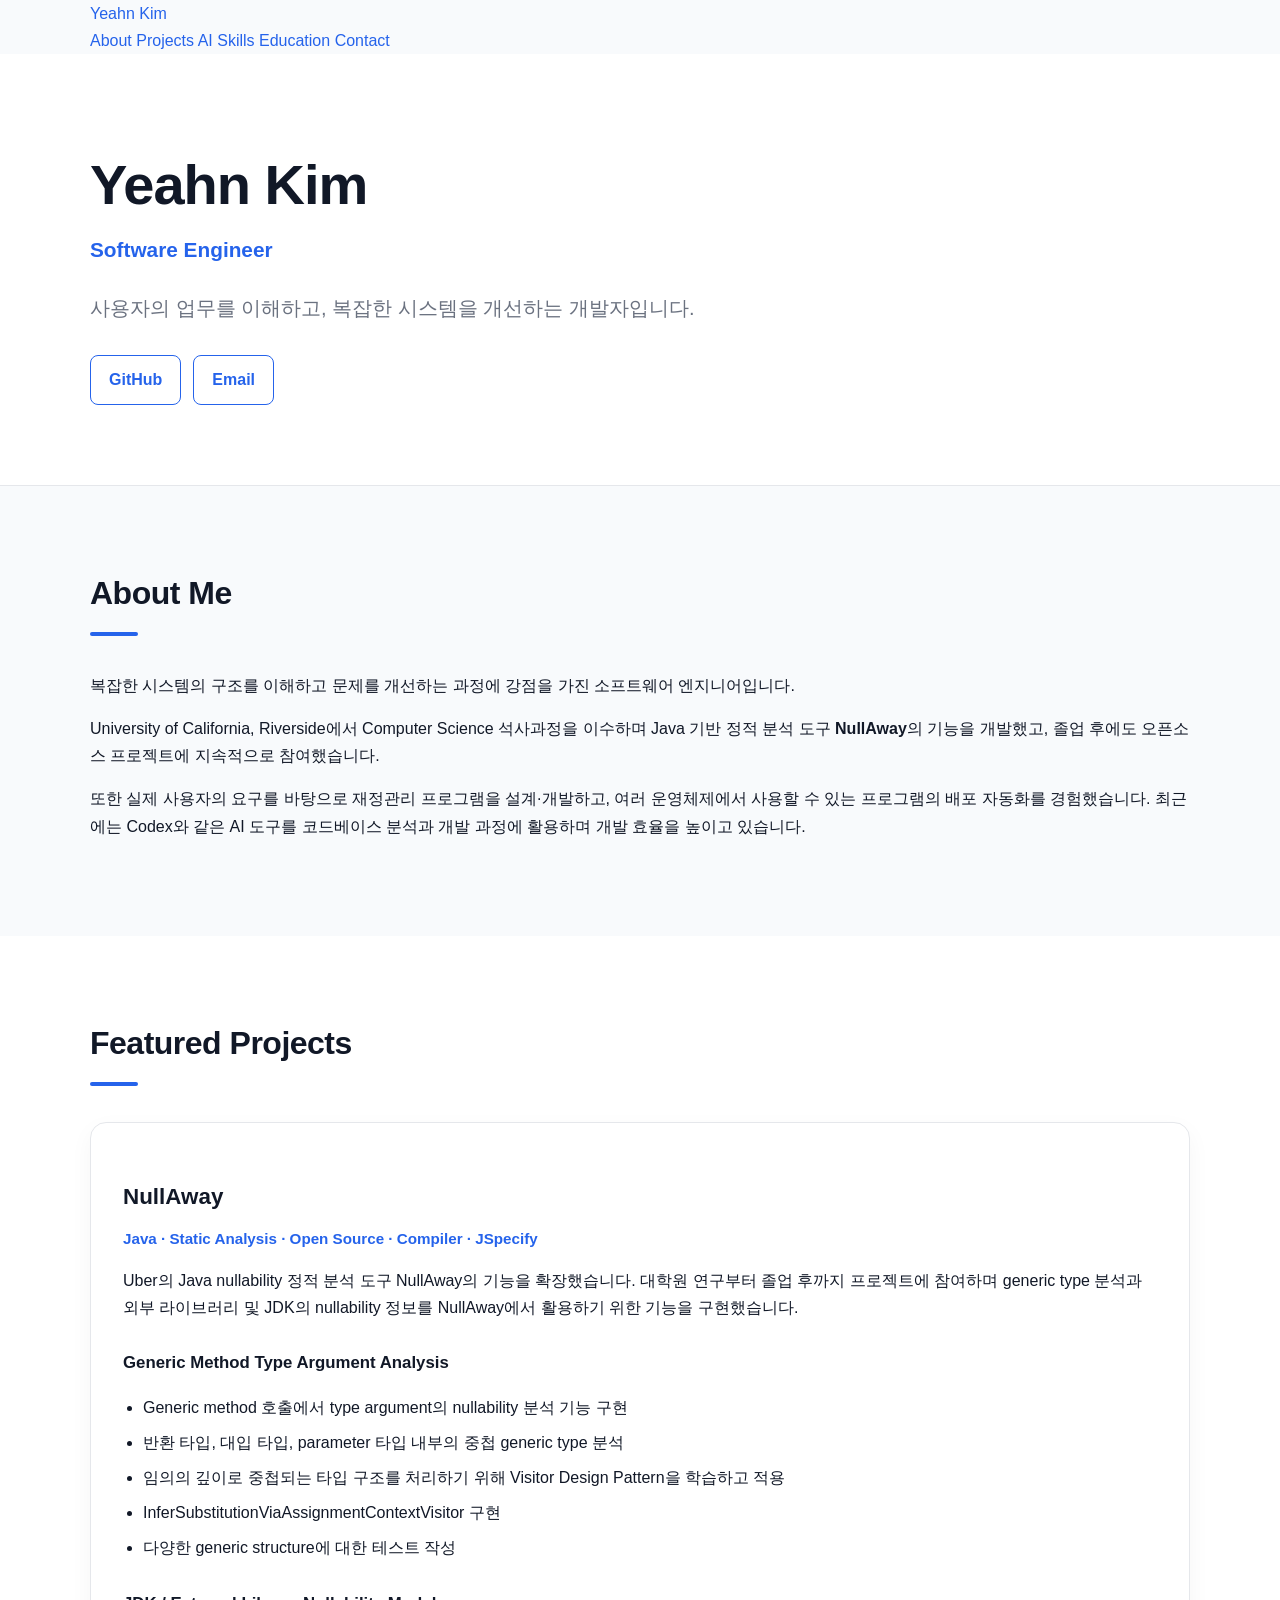
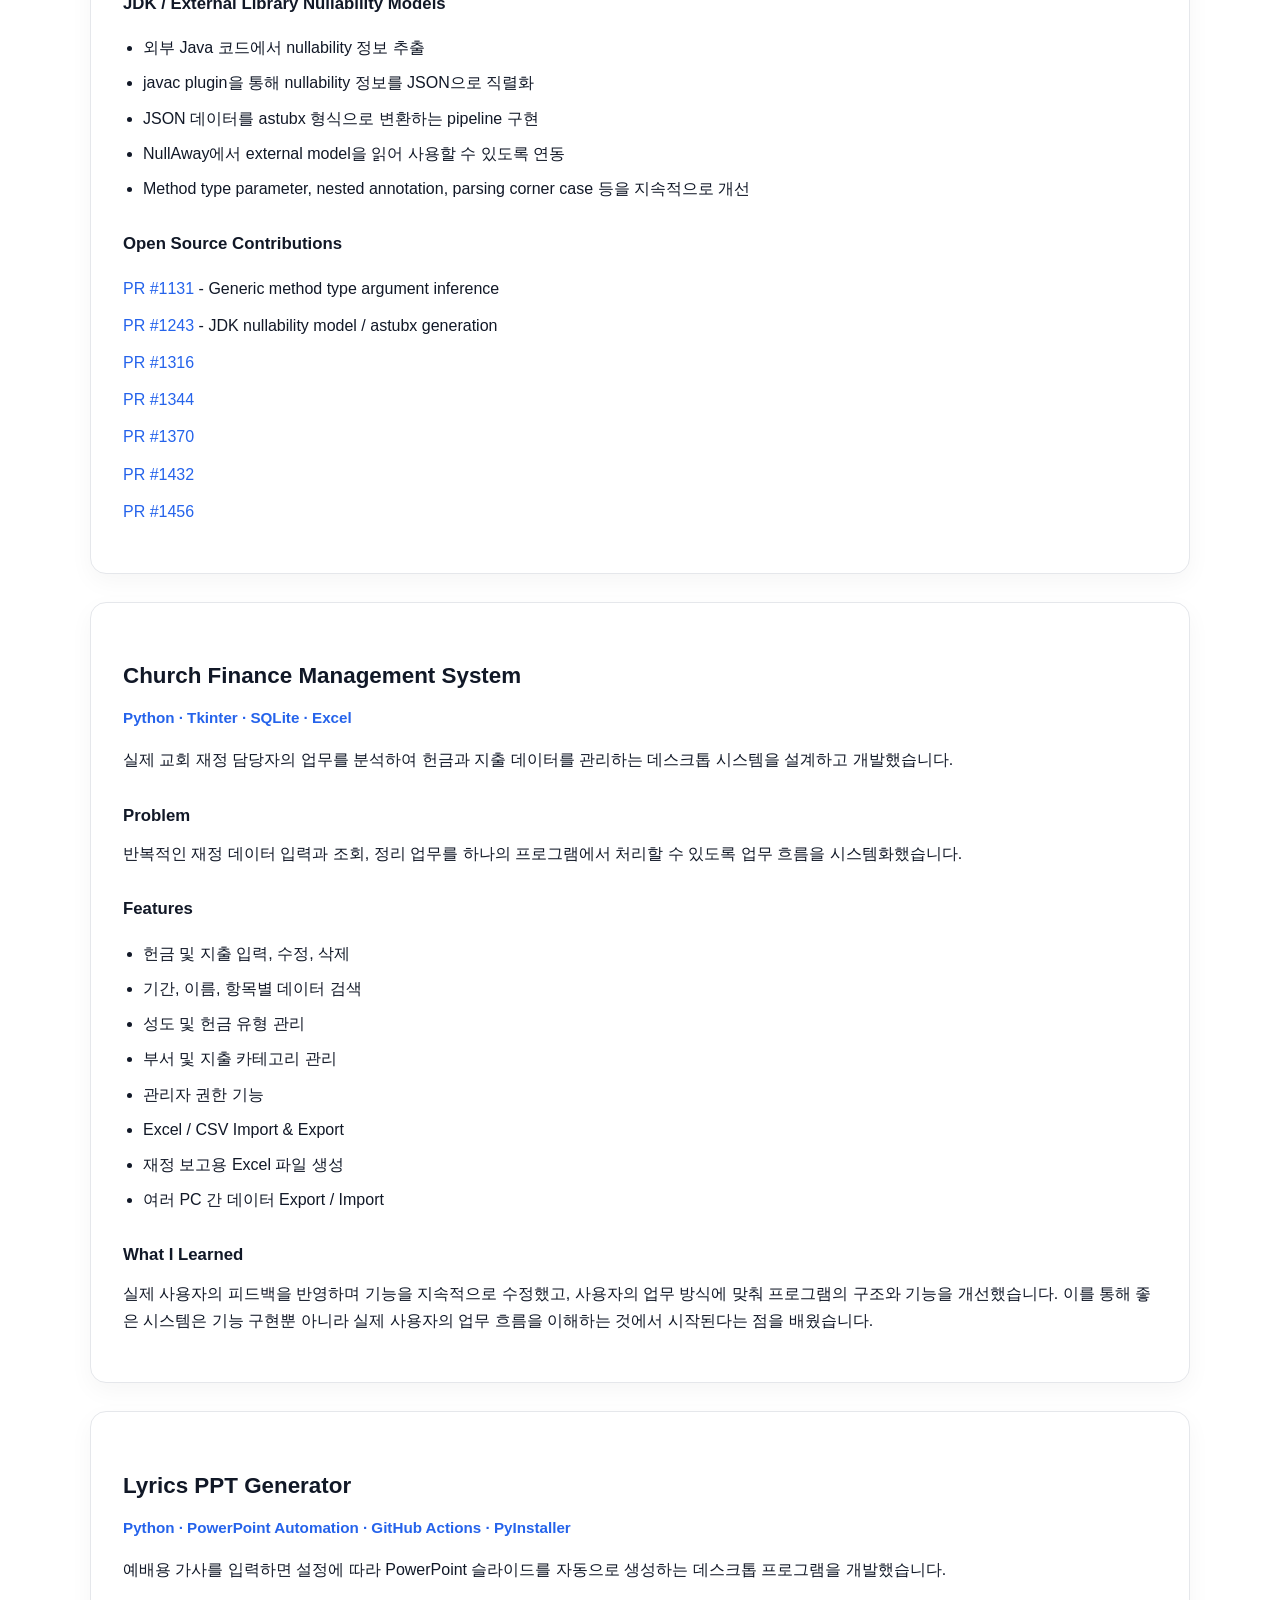
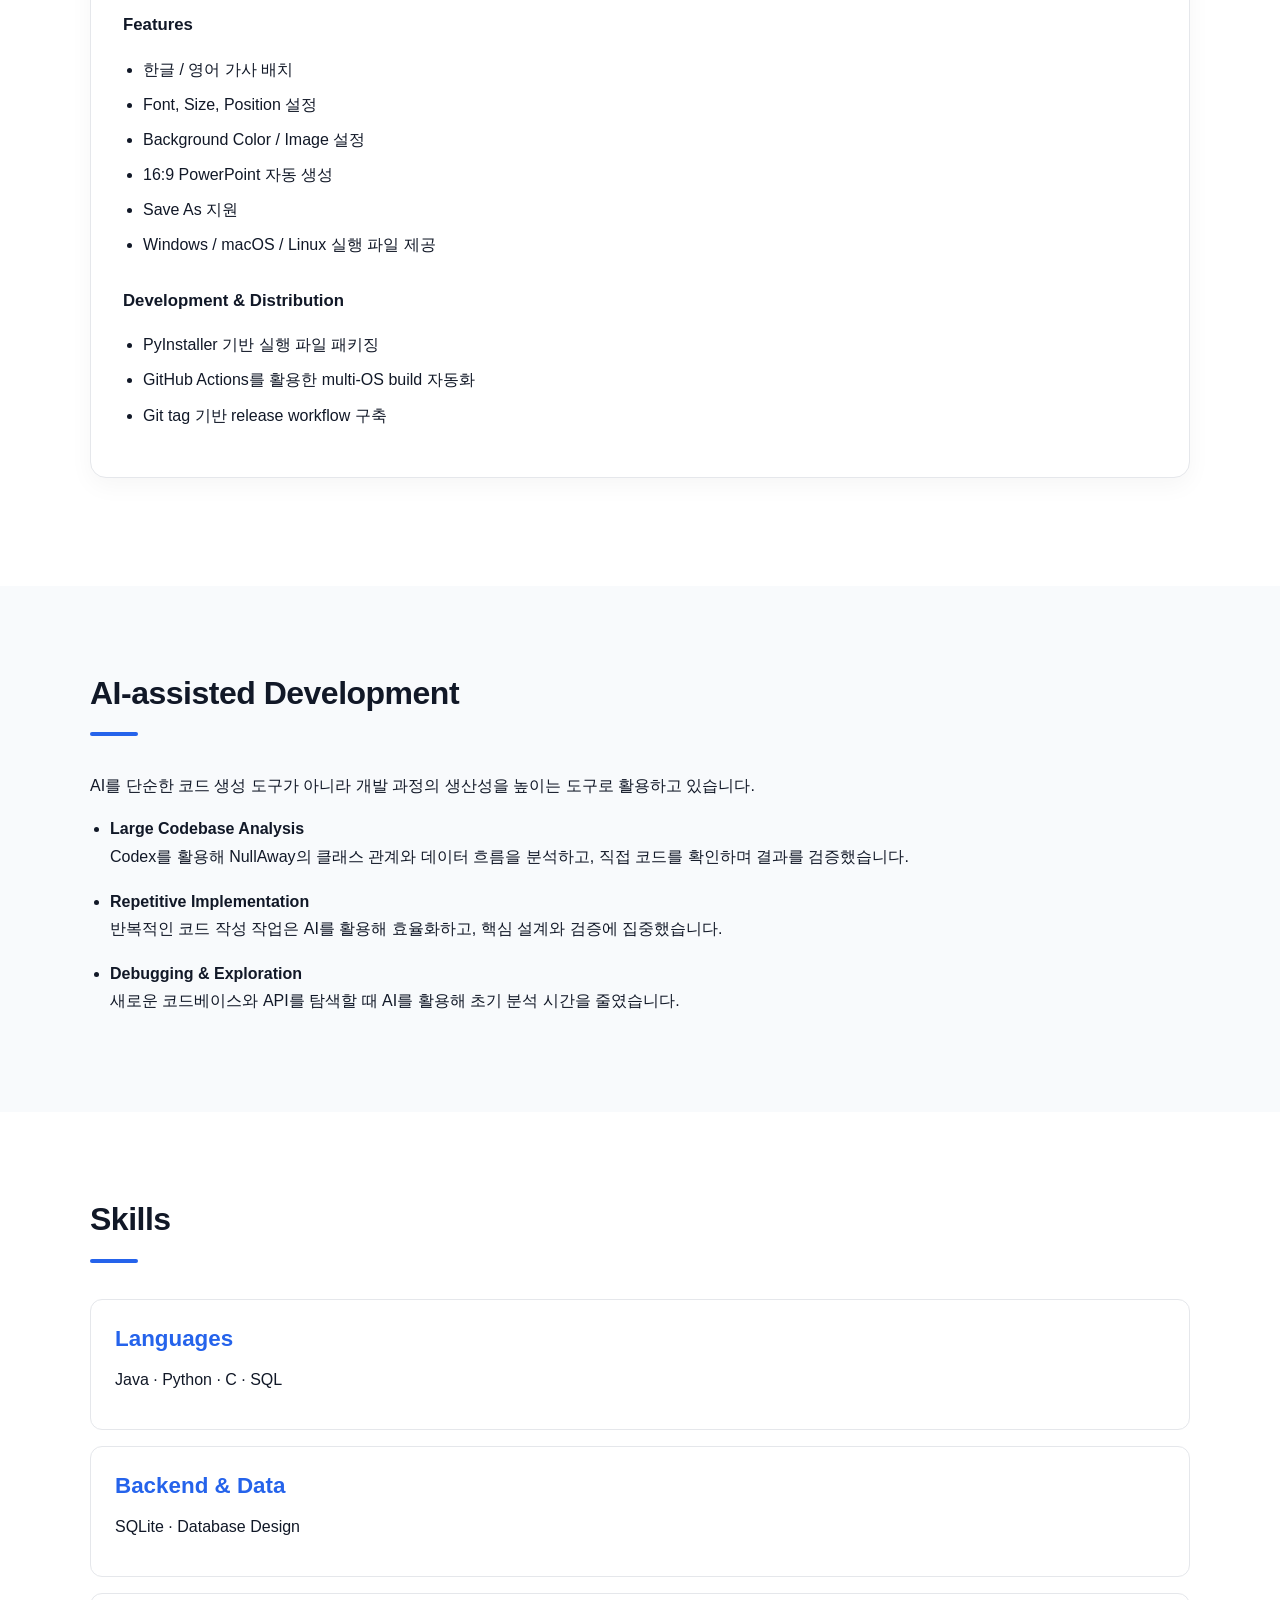
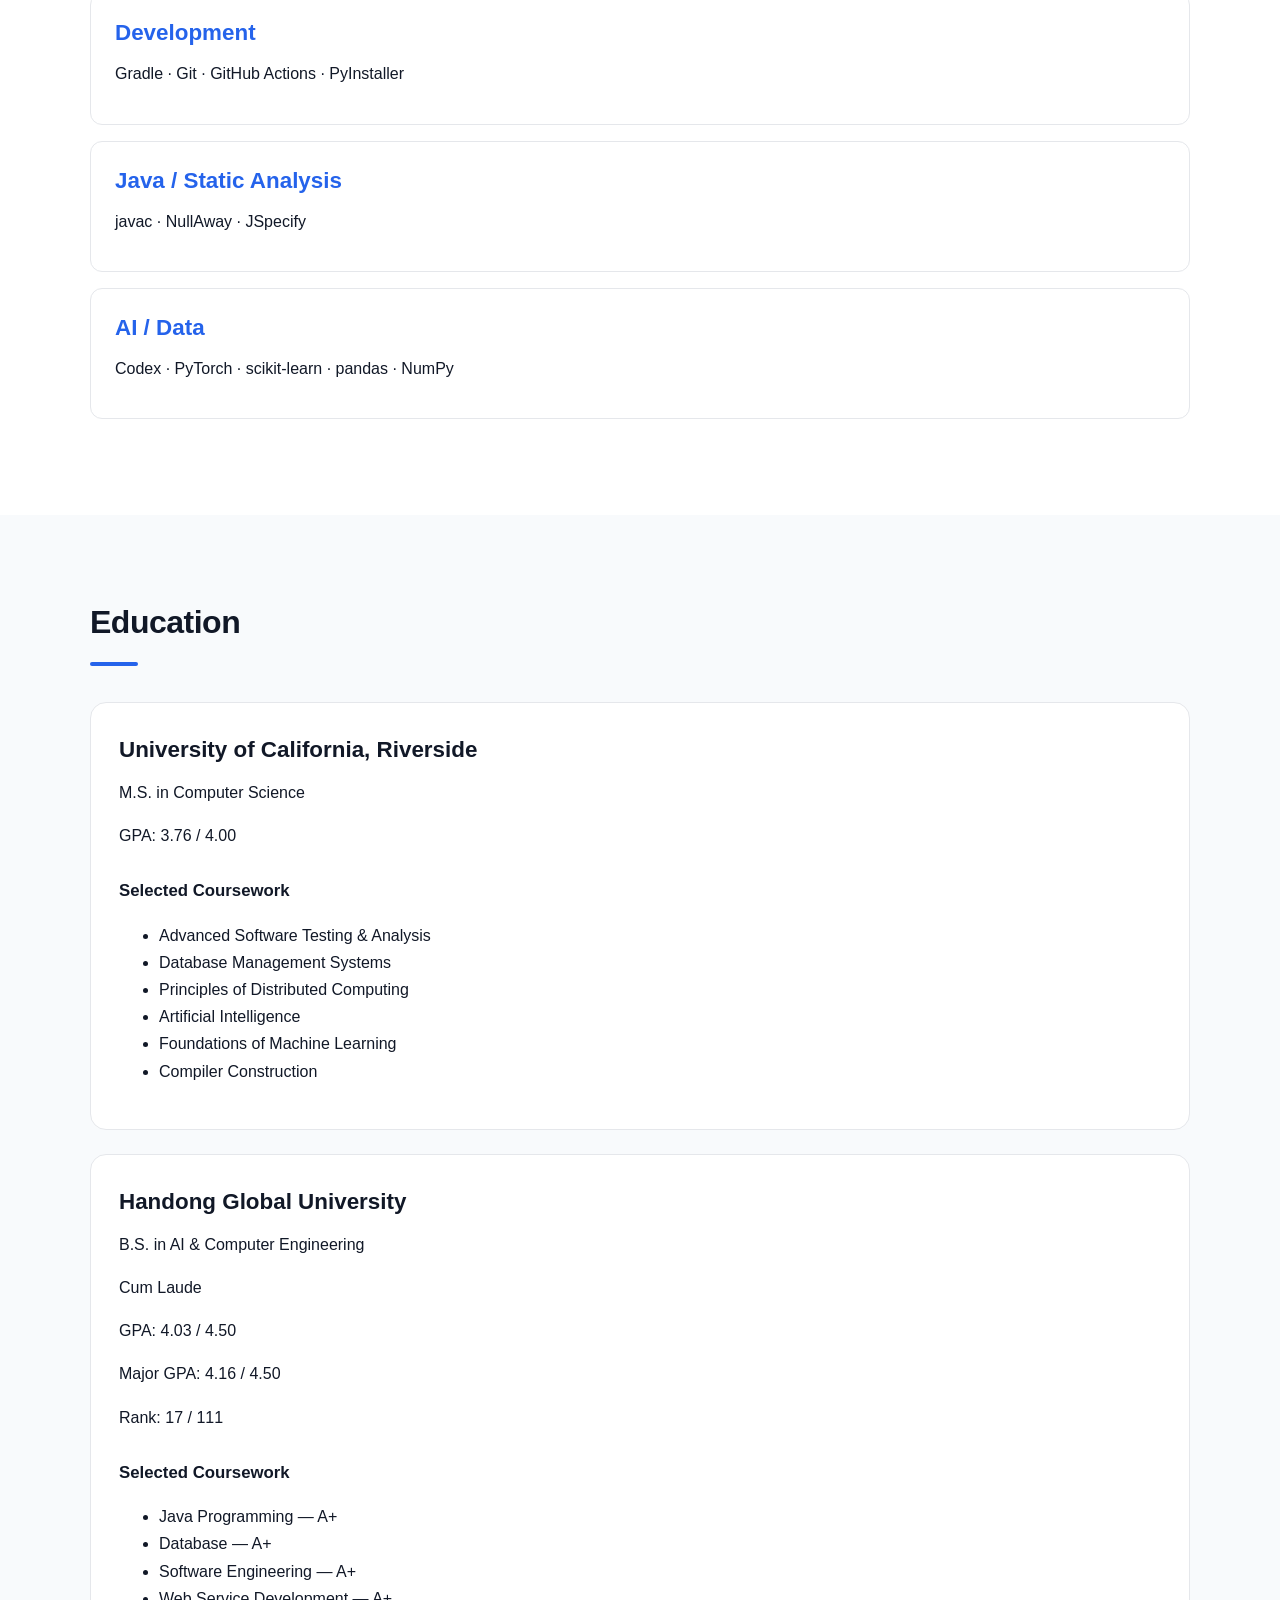
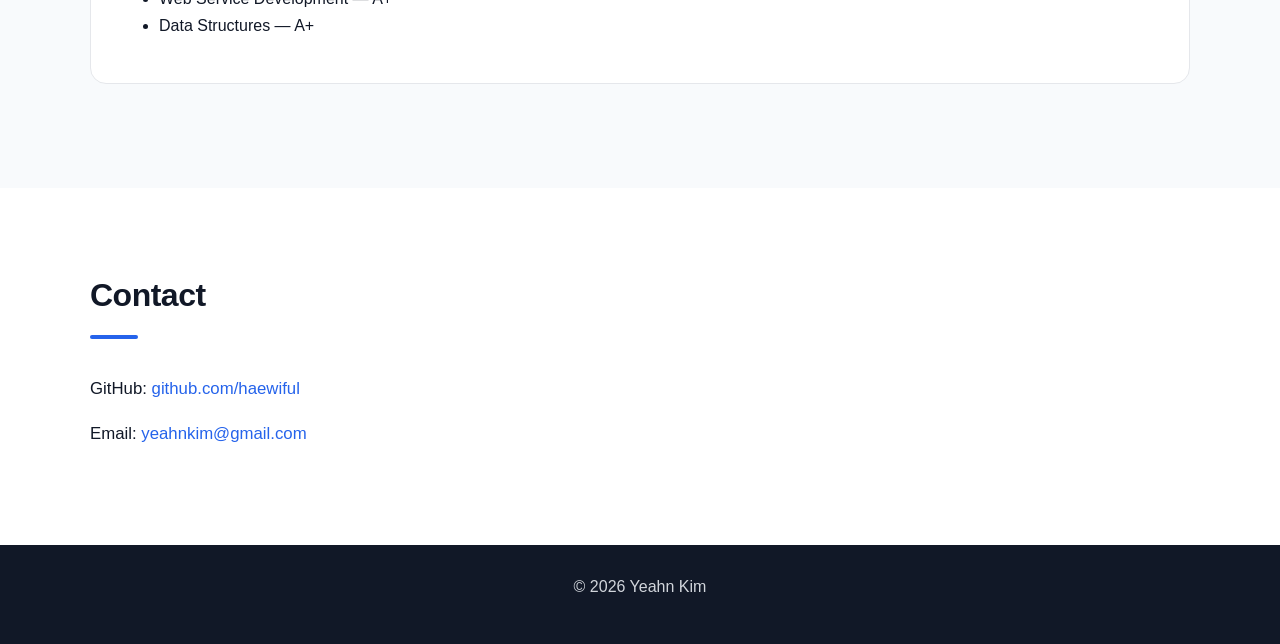
==== index.html @ 5ae5899a "Add navigation bar and email info." ====
<!DOCTYPE html>
<html lang="ko">
<head>
  <meta charset="UTF-8">
  <meta name="viewport" content="width=device-width, initial-scale=1.0">

  <title>Yeahn Kim | Portfolio</title>

  <link rel="stylesheet" href="style.css">
</head>

<body>
  <nav class="navbar">
    <div class="container nav-inner">
      <a href="#" class="nav-logo">Yeahn Kim</a>
  
      <div class="nav-links">
        <a href="#about">About</a>
        <a href="#projects">Projects</a>
        <a href="#ai">AI</a>
        <a href="#skills">Skills</a>
        <a href="#education">Education</a>
        <a href="#contact">Contact</a>
      </div>
    </div>
  </nav>

  <!-- =========================
       Header / Hero
  ========================== -->
  <header class="hero">
    <div class="container">
      <h1>Yeahn Kim</h1>
      <p class="subtitle">Software Engineer</p>
      <p class="intro">
        사용자의 업무를 이해하고,
        복잡한 시스템을 개선하는 개발자입니다.
      </p>

      <div class="hero-links">
        <a href="https://github.com/haewiful" target="_blank">
          GitHub
        </a>
        <a href="mailto:yeahnkim@gmail.com">
          Email
        </a>
      </div>
    </div>
  </header>


  <main>

    <!-- =========================
         About Me
    ========================== -->
    <section id="about">
      <div class="container">
        <h2>About Me</h2>

        <p>
          복잡한 시스템의 구조를 이해하고 문제를 개선하는 과정에
          강점을 가진 소프트웨어 엔지니어입니다.
        </p>

        <p>
          University of California, Riverside에서 Computer Science
          석사과정을 이수하며 Java 기반 정적 분석 도구
          <strong>NullAway</strong>의 기능을 개발했고,
          졸업 후에도 오픈소스 프로젝트에 지속적으로 참여했습니다.
        </p>

        <p>
          또한 실제 사용자의 요구를 바탕으로 재정관리 프로그램을
          설계·개발하고, 여러 운영체제에서 사용할 수 있는
          프로그램의 배포 자동화를 경험했습니다.
          최근에는 Codex와 같은 AI 도구를 코드베이스 분석과
          개발 과정에 활용하며 개발 효율을 높이고 있습니다.
        </p>
      </div>
    </section>


    <!-- =========================
         Featured Projects
    ========================== -->
    <section id="projects">
      <div class="container">

        <h2>Featured Projects</h2>


        <!-- NullAway -->
        <article class="project">
          <h3>NullAway</h3>

          <p class="project-tags">
            Java · Static Analysis · Open Source · Compiler · JSpecify
          </p>

          <p>
            Uber의 Java nullability 정적 분석 도구 NullAway의
            기능을 확장했습니다.
            대학원 연구부터 졸업 후까지 프로젝트에 참여하며
            generic type 분석과 외부 라이브러리 및 JDK의
            nullability 정보를 NullAway에서 활용하기 위한
            기능을 구현했습니다.
          </p>


          <h4>Generic Method Type Argument Analysis</h4>

          <ul>
            <li>
              Generic method 호출에서 type argument의
              nullability 분석 기능 구현
            </li>

            <li>
              반환 타입, 대입 타입, parameter 타입 내부의
              중첩 generic type 분석
            </li>

            <li>
              임의의 깊이로 중첩되는 타입 구조를 처리하기 위해
              Visitor Design Pattern을 학습하고 적용
            </li>

            <li>
              InferSubstitutionViaAssignmentContextVisitor 구현
            </li>

            <li>
              다양한 generic structure에 대한 테스트 작성
            </li>
          </ul>


          <h4>JDK / External Library Nullability Models</h4>

          <ul>
            <li>
              외부 Java 코드에서 nullability 정보 추출
            </li>

            <li>
              javac plugin을 통해 nullability 정보를 JSON으로 직렬화
            </li>

            <li>
              JSON 데이터를 astubx 형식으로 변환하는 pipeline 구현
            </li>

            <li>
              NullAway에서 external model을 읽어 사용할 수 있도록 연동
            </li>

            <li>
              Method type parameter, nested annotation,
              parsing corner case 등을 지속적으로 개선
            </li>
          </ul>


          <h4>Open Source Contributions</h4>

          <ul class="links">
            <li>
              <a
                href="https://github.com/uber/NullAway/pull/1131"
                target="_blank">
                PR #1131
              </a>
              - Generic method type argument inference
            </li>

            <li>
              <a
                href="https://github.com/uber/NullAway/pull/1243"
                target="_blank">
                PR #1243
              </a>
              - JDK nullability model / astubx generation
            </li>

            <li>
              <a
                href="https://github.com/uber/NullAway/pull/1316"
                target="_blank">
                PR #1316
              </a>
            </li>

            <li>
              <a
                href="https://github.com/uber/NullAway/pull/1344"
                target="_blank">
                PR #1344
              </a>
            </li>

            <li>
              <a
                href="https://github.com/uber/NullAway/pull/1370"
                target="_blank">
                PR #1370
              </a>
            </li>

            <li>
              <a
                href="https://github.com/uber/NullAway/pull/1432"
                target="_blank">
                PR #1432
              </a>
            </li>

            <li>
              <a
                href="https://github.com/uber/NullAway/pull/1456"
                target="_blank">
                PR #1456
              </a>
            </li>
          </ul>
        </article>


        <!-- Church Finance -->
        <article class="project">
          <h3>Church Finance Management System</h3>

          <p class="project-tags">
            Python · Tkinter · SQLite · Excel
          </p>

          <p>
            실제 교회 재정 담당자의 업무를 분석하여
            헌금과 지출 데이터를 관리하는
            데스크톱 시스템을 설계하고 개발했습니다.
          </p>


          <h4>Problem</h4>

          <p>
            반복적인 재정 데이터 입력과 조회, 정리 업무를
            하나의 프로그램에서 처리할 수 있도록
            업무 흐름을 시스템화했습니다.
          </p>


          <h4>Features</h4>

          <ul>
            <li>헌금 및 지출 입력, 수정, 삭제</li>

            <li>
              기간, 이름, 항목별 데이터 검색
            </li>

            <li>
              성도 및 헌금 유형 관리
            </li>

            <li>
              부서 및 지출 카테고리 관리
            </li>

            <li>
              관리자 권한 기능
            </li>

            <li>
              Excel / CSV Import & Export
            </li>

            <li>
              재정 보고용 Excel 파일 생성
            </li>

            <li>
              여러 PC 간 데이터 Export / Import
            </li>
          </ul>


          <h4>What I Learned</h4>

          <p>
            실제 사용자의 피드백을 반영하며 기능을 지속적으로
            수정했고, 사용자의 업무 방식에 맞춰 프로그램의
            구조와 기능을 개선했습니다.
            이를 통해 좋은 시스템은 기능 구현뿐 아니라
            실제 사용자의 업무 흐름을 이해하는 것에서
            시작된다는 점을 배웠습니다.
          </p>
        </article>


        <!-- Lyrics PPT -->
        <article class="project">
          <h3>Lyrics PPT Generator</h3>

          <p class="project-tags">
            Python · PowerPoint Automation · GitHub Actions · PyInstaller
          </p>

          <p>
            예배용 가사를 입력하면 설정에 따라
            PowerPoint 슬라이드를 자동으로 생성하는
            데스크톱 프로그램을 개발했습니다.
          </p>


          <h4>Features</h4>

          <ul>
            <li>
              한글 / 영어 가사 배치
            </li>

            <li>
              Font, Size, Position 설정
            </li>

            <li>
              Background Color / Image 설정
            </li>

            <li>
              16:9 PowerPoint 자동 생성
            </li>

            <li>
              Save As 지원
            </li>

            <li>
              Windows / macOS / Linux 실행 파일 제공
            </li>
          </ul>


          <h4>Development & Distribution</h4>

          <ul>
            <li>
              PyInstaller 기반 실행 파일 패키징
            </li>

            <li>
              GitHub Actions를 활용한
              multi-OS build 자동화
            </li>

            <li>
              Git tag 기반 release workflow 구축
            </li>
          </ul>
        </article>

      </div>
    </section>


    <!-- =========================
         AI-assisted Development
    ========================== -->
    <section id="ai">
      <div class="container">

        <h2>AI-assisted Development</h2>

        <p>
          AI를 단순한 코드 생성 도구가 아니라
          개발 과정의 생산성을 높이는 도구로 활용하고 있습니다.
        </p>

        <ul>
          <li>
            <strong>Large Codebase Analysis</strong><br>
            Codex를 활용해 NullAway의 클래스 관계와
            데이터 흐름을 분석하고,
            직접 코드를 확인하며 결과를 검증했습니다.
          </li>

          <li>
            <strong>Repetitive Implementation</strong><br>
            반복적인 코드 작성 작업은 AI를 활용해 효율화하고,
            핵심 설계와 검증에 집중했습니다.
          </li>

          <li>
            <strong>Debugging & Exploration</strong><br>
            새로운 코드베이스와 API를 탐색할 때
            AI를 활용해 초기 분석 시간을 줄였습니다.
          </li>
        </ul>

      </div>
    </section>


    <!-- =========================
         Skills
    ========================== -->
    <section id="skills">
      <div class="container">

        <h2>Skills</h2>


        <div class="skill-group">
          <h3>Languages</h3>

          <p>
            Java · Python · C · SQL
          </p>
        </div>


        <div class="skill-group">
          <h3>Backend & Data</h3>

          <p>
            SQLite · Database Design
          </p>
        </div>


        <div class="skill-group">
          <h3>Development</h3>

          <p>
            Gradle · Git · GitHub Actions · PyInstaller
          </p>
        </div>


        <div class="skill-group">
          <h3>Java / Static Analysis</h3>

          <p>
            javac · NullAway · JSpecify
          </p>
        </div>


        <div class="skill-group">
          <h3>AI / Data</h3>

          <p>
            Codex · PyTorch · scikit-learn · pandas · NumPy
          </p>
        </div>

      </div>
    </section>


    <!-- =========================
         Education
    ========================== -->
    <section id="education">
      <div class="container">

        <h2>Education</h2>


        <article class="education-item">

          <h3>
            University of California, Riverside
          </h3>

          <p>
            M.S. in Computer Science
          </p>

          <p>
            GPA: 3.76 / 4.00
          </p>

          <h4>Selected Coursework</h4>

          <ul>
            <li>
              Advanced Software Testing & Analysis
            </li>

            <li>
              Database Management Systems
            </li>

            <li>
              Principles of Distributed Computing
            </li>

            <li>
              Artificial Intelligence
            </li>

            <li>
              Foundations of Machine Learning
            </li>

            <li>
              Compiler Construction
            </li>
          </ul>

        </article>


        <article class="education-item">

          <h3>
            Handong Global University
          </h3>

          <p>
            B.S. in AI & Computer Engineering
          </p>

          <p>
            Cum Laude
          </p>

          <p>
            GPA: 4.03 / 4.50
          </p>

          <p>
            Major GPA: 4.16 / 4.50
          </p>

          <p>
            Rank: 17 / 111
          </p>


          <h4>Selected Coursework</h4>

          <ul>
            <li>
              Java Programming — A+
            </li>

            <li>
              Database — A+
            </li>

            <li>
              Software Engineering — A+
            </li>

            <li>
              Web Service Development — A+
            </li>

            <li>
              Data Structures — A+
            </li>
          </ul>

        </article>

      </div>
    </section>


    <!-- =========================
         Contact
    ========================== -->
    <section id="contact">
      <div class="container">

        <h2>Contact</h2>

        <p>
          GitHub:
          <a
            href="https://github.com/haewiful"
            target="_blank">
            github.com/haewiful
          </a>
        </p>
        <p>
          Email:
          <a href="mailto:yeahnkim@gmail.com">
            yeahnkim@gmail.com
          </a>
        </p>

      </div>
    </section>

  </main>


  <!-- =========================
       Footer
  ========================== -->
  <footer>
    <div class="container">
      <p>© 2026 Yeahn Kim</p>
    </div>
  </footer>

</body>
</html>
---- style.css ----
:root {
  --primary: #2563EB;
  --primary-dark: #1D4ED8;
  --text: #111827;
  --text-sub: #6B7280;
  --background: #F8FAFC;
  --card: #FFFFFF;
  --border: #E5E7EB;
}

* {
  box-sizing: border-box;
}

html {
  scroll-behavior: smooth;
}

body {
  margin: 0;
  font-family: -apple-system, BlinkMacSystemFont, "Segoe UI",
    "Noto Sans KR", sans-serif;
  background: var(--background);
  color: var(--text);
  line-height: 1.7;
}

a {
  color: var(--primary);
  text-decoration: none;
}

a:hover {
  text-decoration: underline;
}

.container {
  width: min(1100px, 90%);
  margin: 0 auto;
}

/* =========================
   Hero
========================= */

.hero {
  background: var(--card);
  border-bottom: 1px solid var(--border);
  padding: 100px 0 80px;
}

.hero h1 {
  margin: 0;
  font-size: 3.5rem;
  line-height: 1.1;
  letter-spacing: -1px;
}

.subtitle {
  margin-top: 16px;
  font-size: 1.3rem;
  color: var(--primary);
  font-weight: 600;
}

.intro {
  max-width: 700px;
  margin-top: 24px;
  font-size: 1.25rem;
  color: var(--text-sub);
}

.hero-links {
  margin-top: 30px;
  display: flex;
  gap: 12px;
}

.hero-links a {
  display: inline-block;
  padding: 10px 18px;
  border-radius: 8px;
  border: 1px solid var(--primary);
  color: var(--primary);
  font-weight: 600;
  transition: 0.2s;
}

.hero-links a:hover {
  background: var(--primary);
  color: white;
  text-decoration: none;
}

/* =========================
   Sections
========================= */

section {
  padding: 80px 0;
}

section:nth-of-type(even) {
  background: var(--card);
}

h2 {
  margin-top: 0;
  margin-bottom: 36px;
  font-size: 2rem;
  letter-spacing: -0.5px;
}

h2::after {
  content: "";
  display: block;
  width: 48px;
  height: 4px;
  margin-top: 12px;
  background: var(--primary);
  border-radius: 999px;
}

h3 {
  font-size: 1.4rem;
  margin-bottom: 10px;
}

h4 {
  margin-top: 28px;
  margin-bottom: 10px;
  font-size: 1.05rem;
}

p {
  margin-top: 0;
}

/* =========================
   Projects
========================= */

.project {
  background: var(--card);
  border: 1px solid var(--border);
  border-radius: 16px;
  padding: 32px;
  margin-bottom: 28px;
  box-shadow: 0 8px 24px rgba(0, 0, 0, 0.04);
}

.project:hover {
  transform: translateY(-2px);
  transition: 0.2s ease;
}

.project-tags {
  color: var(--primary);
  font-size: 0.95rem;
  font-weight: 600;
}

.project ul {
  padding-left: 20px;
}

.project li {
  margin-bottom: 8px;
}

.links {
  list-style: none;
  padding-left: 0 !important;
}

.links li {
  margin-bottom: 10px;
}

/* =========================
   AI / Skills
========================= */

#ai ul {
  padding-left: 20px;
}

#ai li {
  margin-bottom: 18px;
}

.skill-group {
  background: var(--card);
  border: 1px solid var(--border);
  border-radius: 12px;
  padding: 20px 24px;
  margin-bottom: 16px;
}

.skill-group h3 {
  margin-top: 0;
  margin-bottom: 8px;
  color: var(--primary);
}

/* =========================
   Education
========================= */

.education-item {
  background: var(--card);
  border: 1px solid var(--border);
  border-radius: 16px;
  padding: 28px;
  margin-bottom: 24px;
}

.education-item h3 {
  margin-top: 0;
}

/* =========================
   Contact
========================= */

#contact p {
  font-size: 1.05rem;
}

/* =========================
   Footer
========================= */

footer {
  background: #111827;
  color: #D1D5DB;
  padding: 28px 0;
  text-align: center;
}

/* =========================
   Responsive
========================= */

@media (max-width: 768px) {
  .hero {
    padding: 70px 0 60px;
  }

  .hero h1 {
    font-size: 2.5rem;
  }

  .intro {
    font-size: 1.1rem;
  }

  section {
    padding: 60px 0;
  }

  .project,
  .education-item {
    padding: 24px;
  }
}
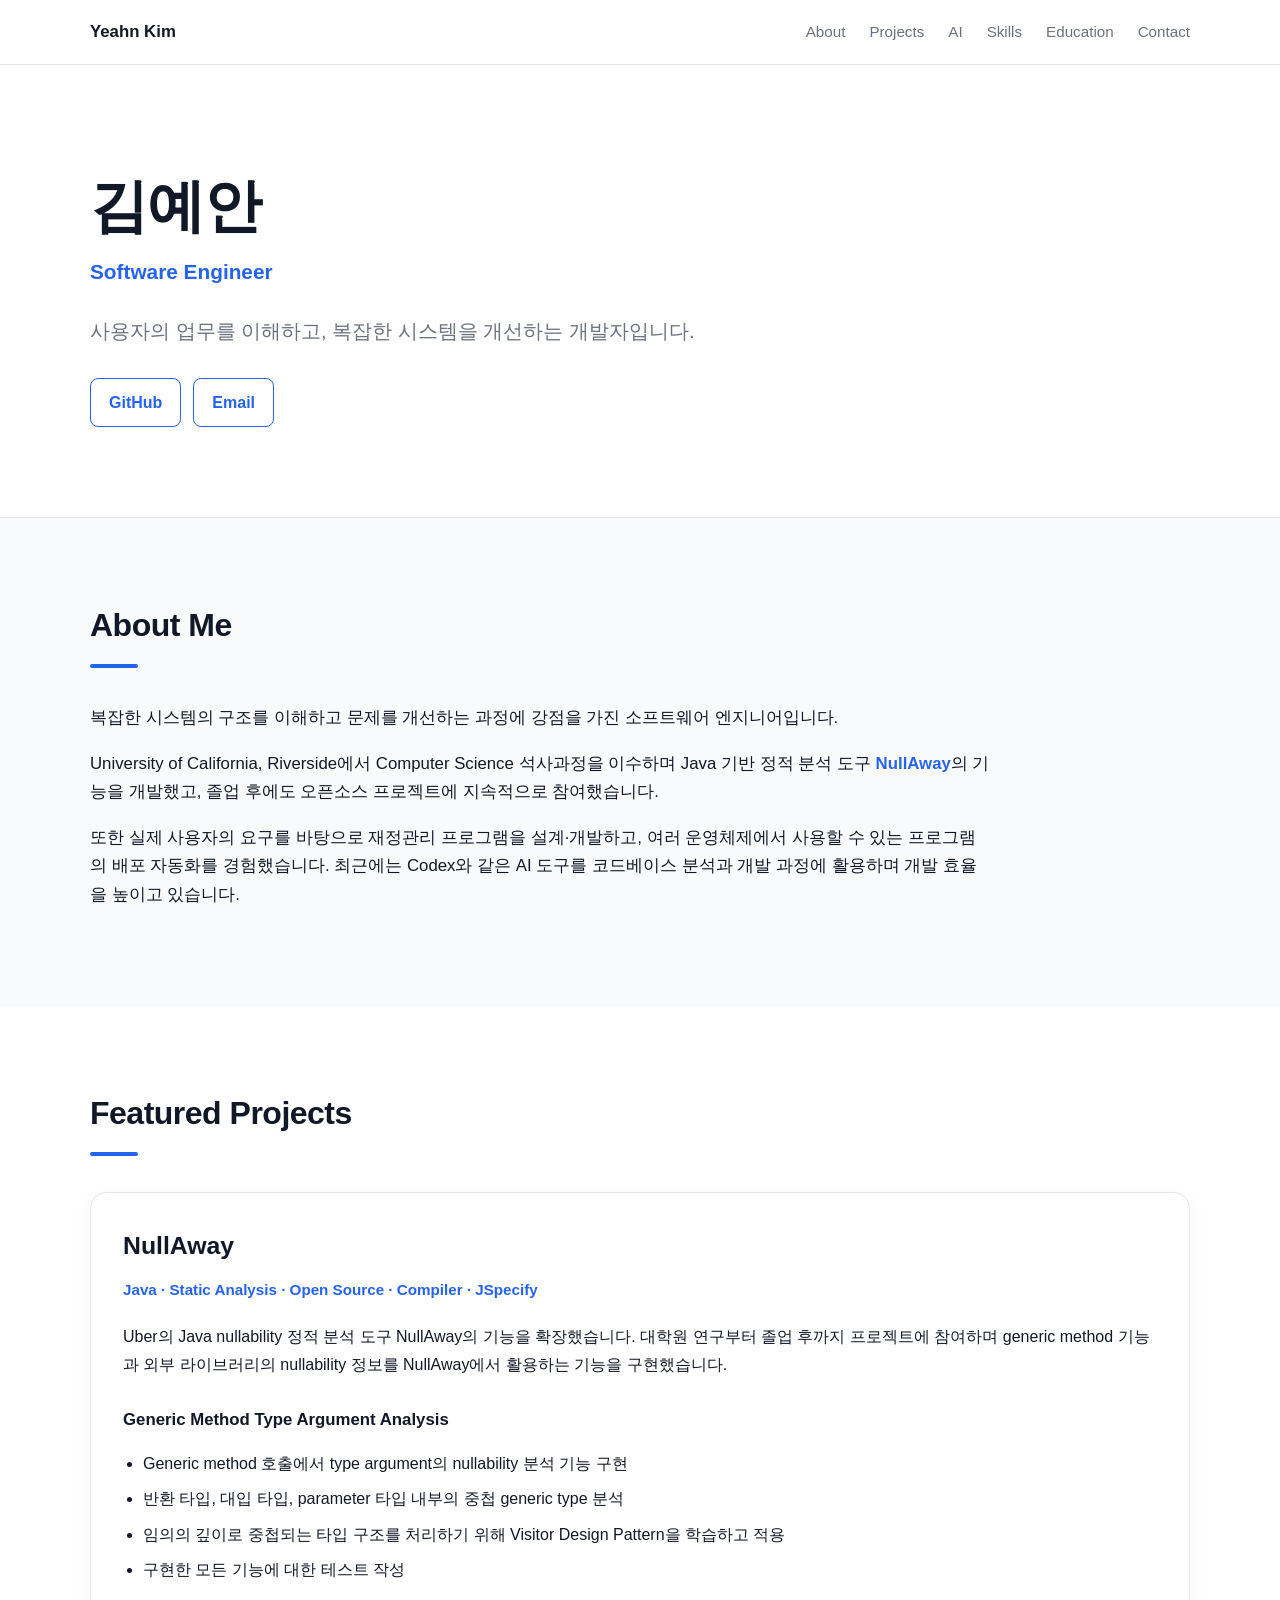
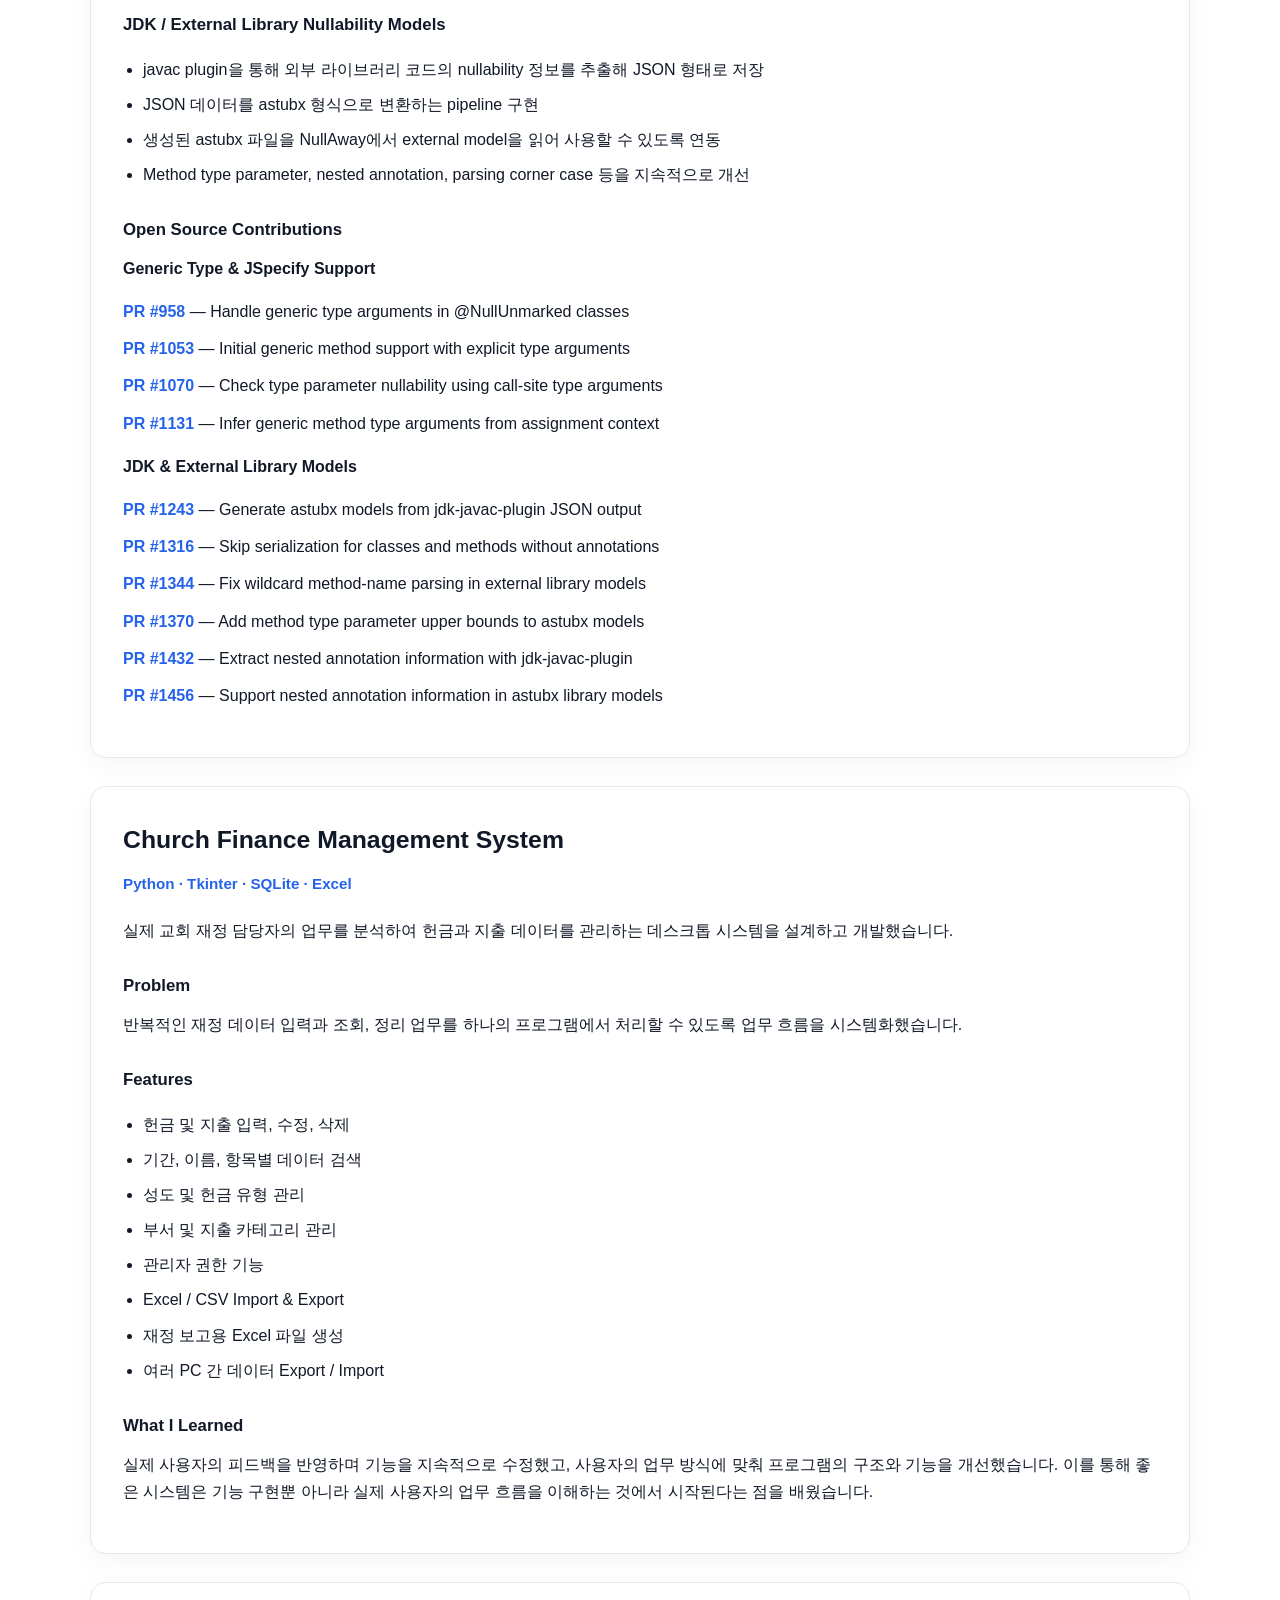
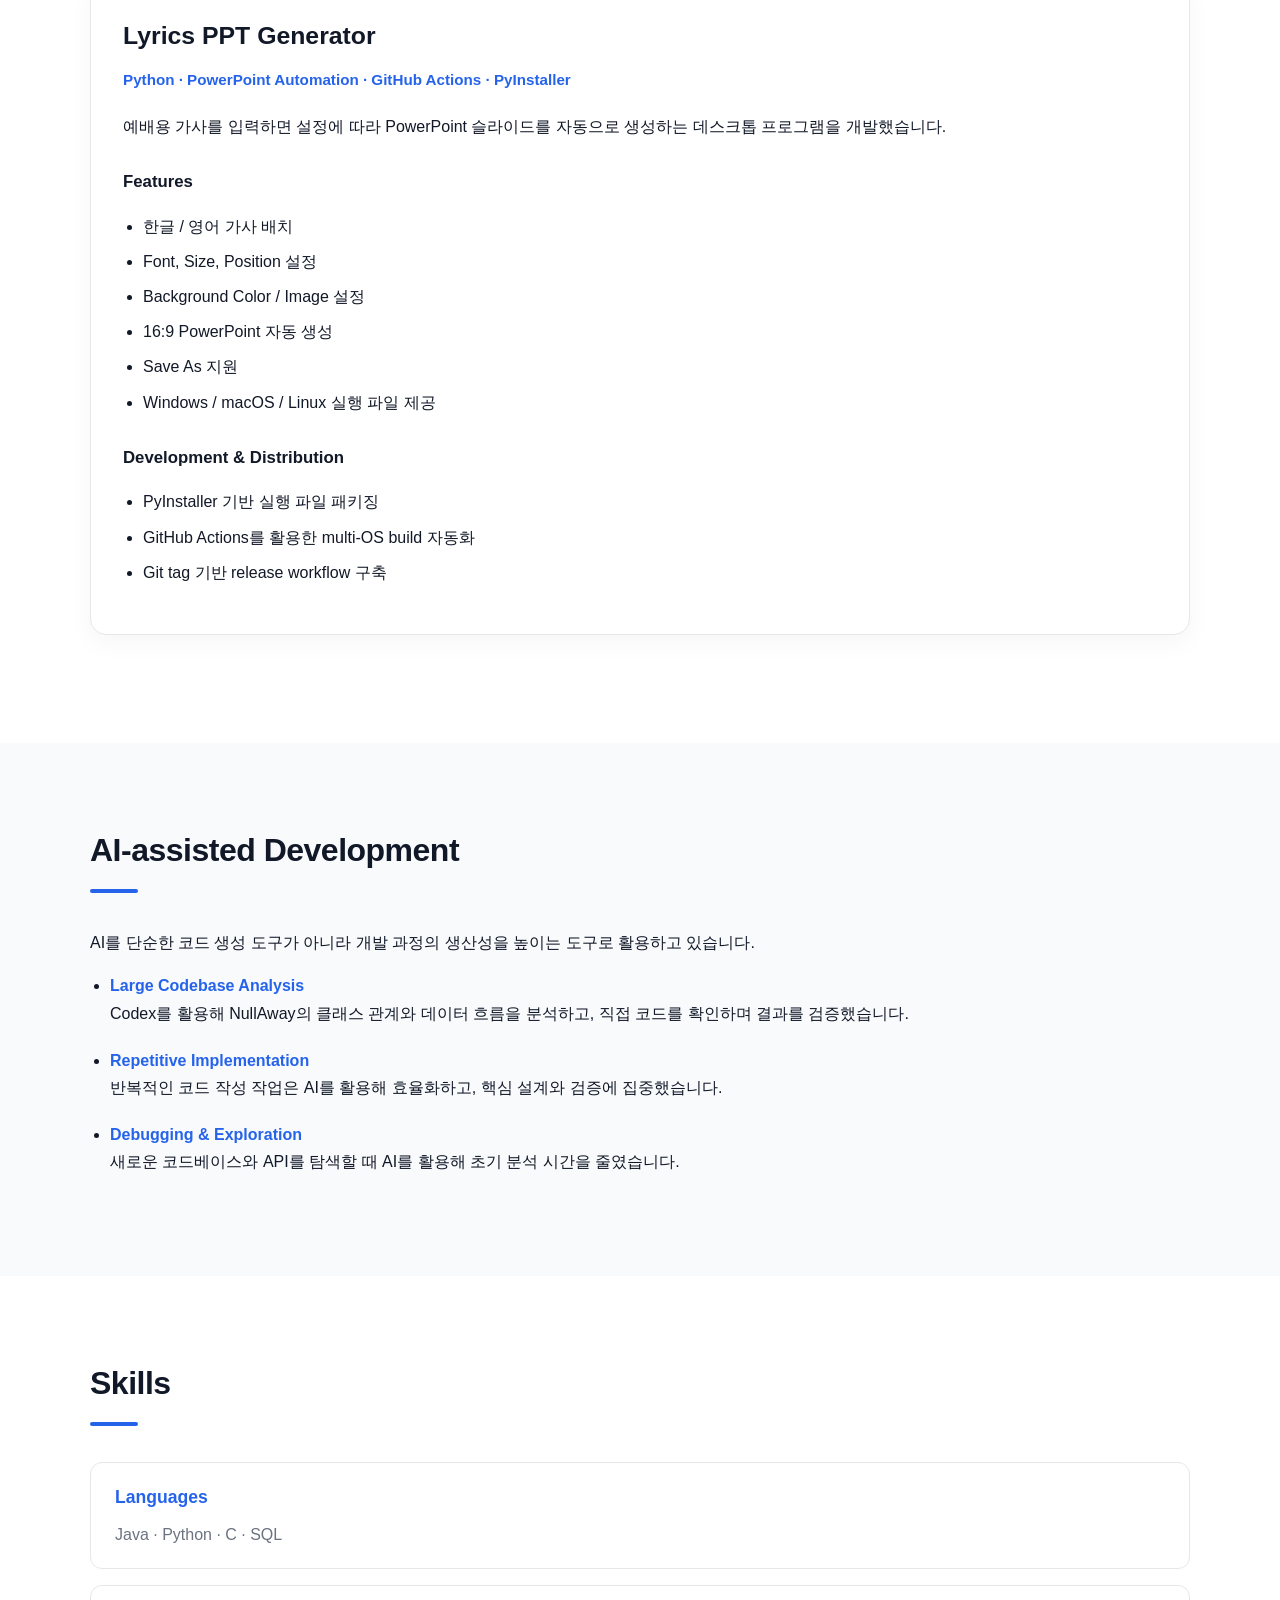
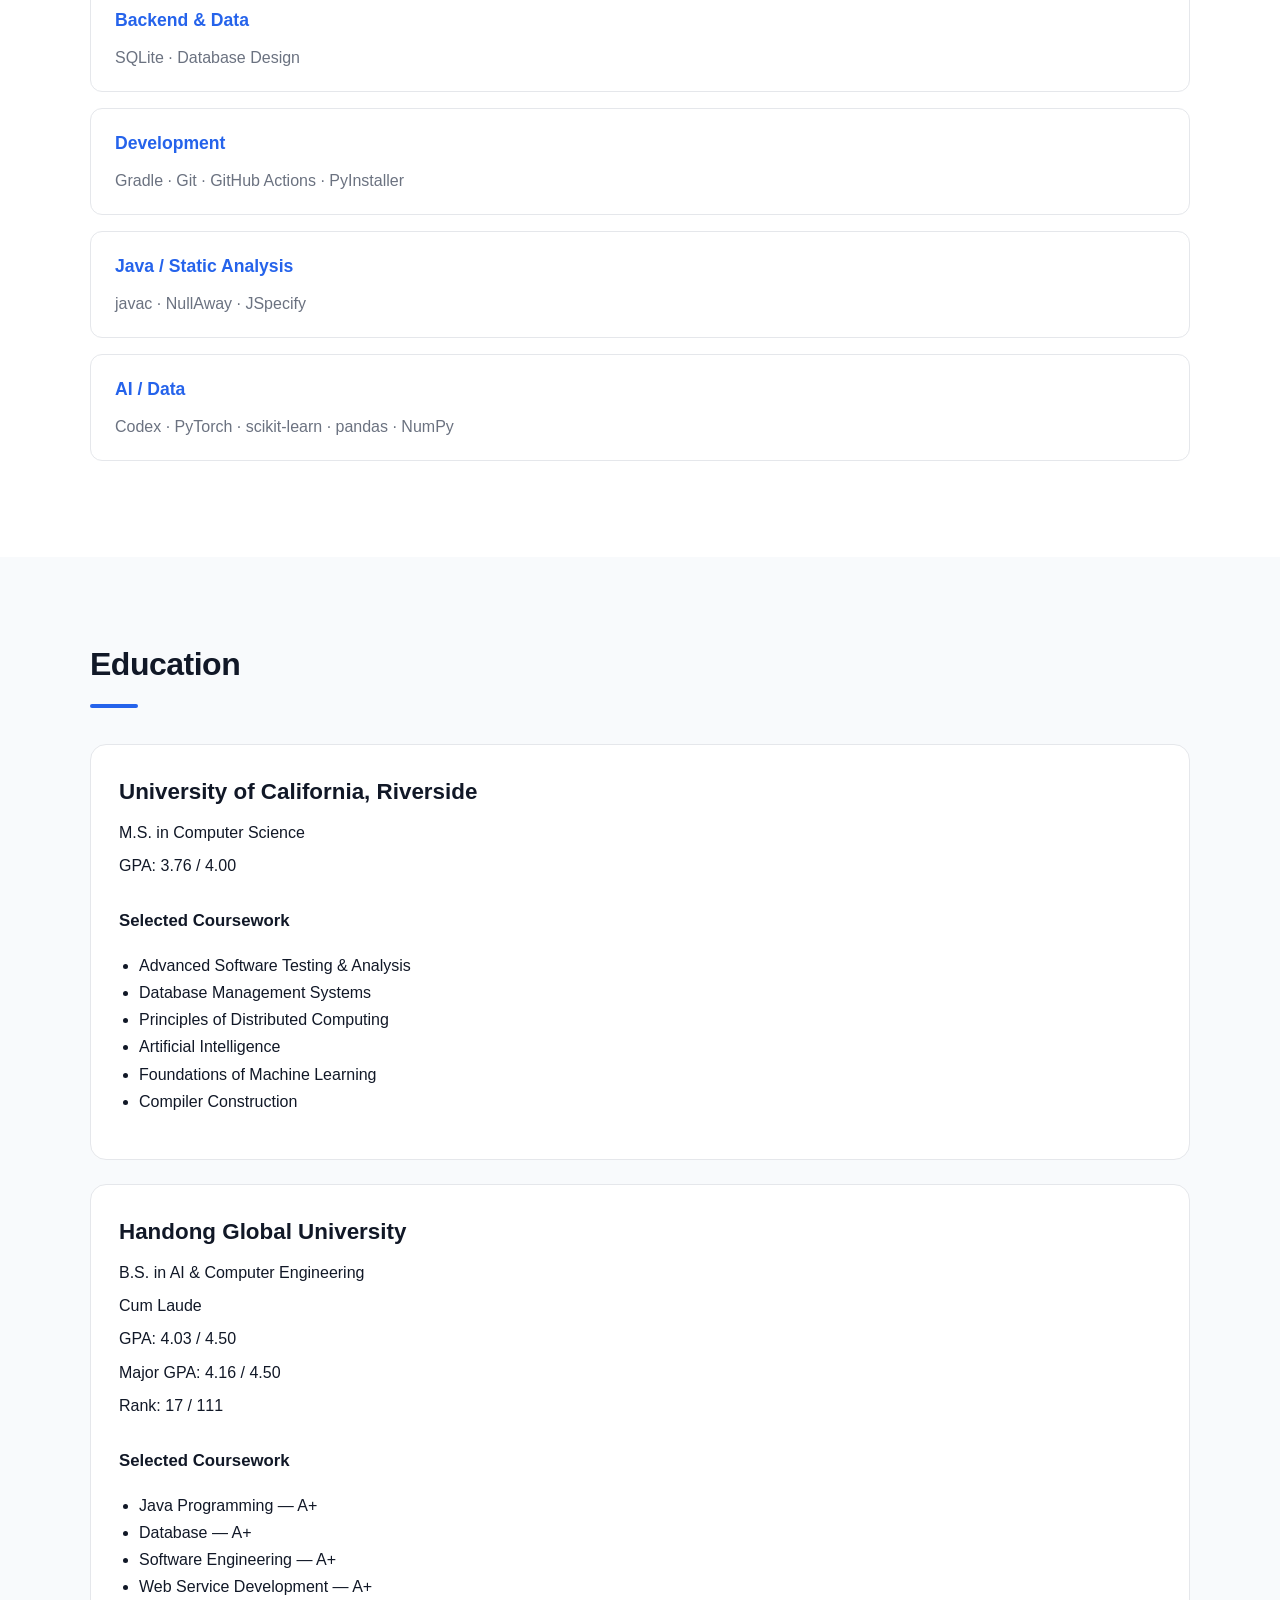
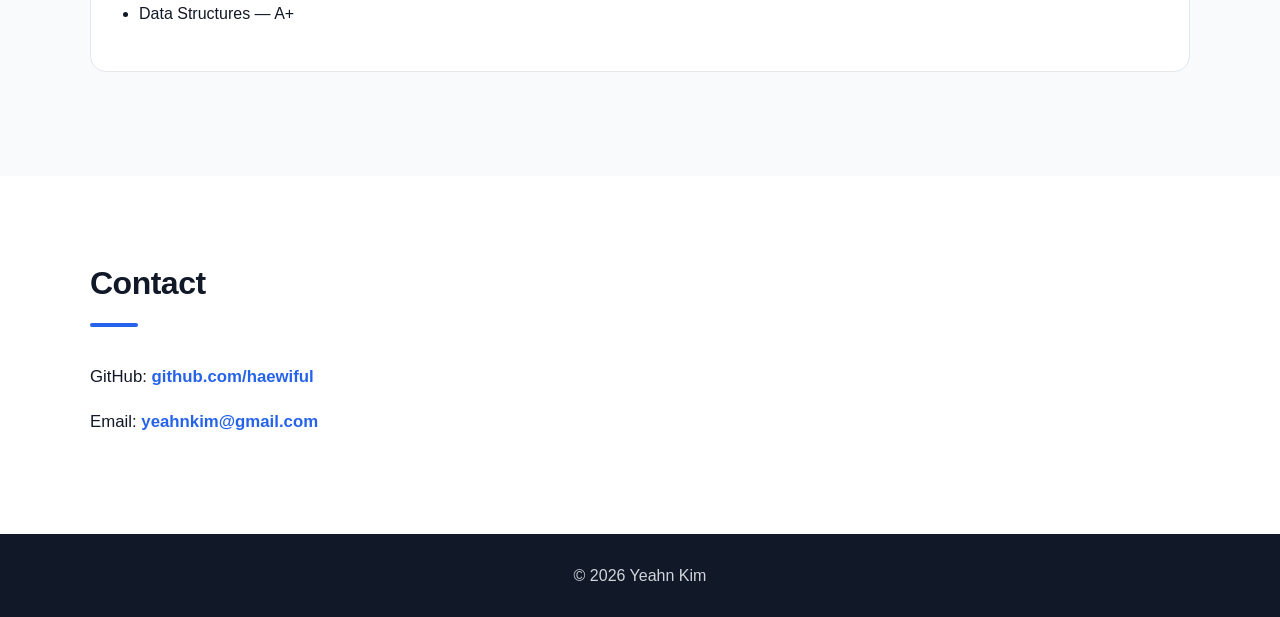
==== commit 59896b1e: "NullAway update" ====
--- a/index.html
+++ b/index.html
@@ -30,7 +30,7 @@
   ========================== -->
   <header class="hero">
     <div class="container">
-      <h1>Yeahn Kim</h1>
+      <h1>김예안</h1>
       <p class="subtitle">Software Engineer</p>
       <p class="intro">
         사용자의 업무를 이해하고,
@@ -102,8 +102,8 @@
             Uber의 Java nullability 정적 분석 도구 NullAway의
             기능을 확장했습니다.
             대학원 연구부터 졸업 후까지 프로젝트에 참여하며
-            generic type 분석과 외부 라이브러리 및 JDK의
-            nullability 정보를 NullAway에서 활용하기 위한
+            generic method 기능과 외부 라이브러리의
+            nullability 정보를 NullAway에서 활용하는
             기능을 구현했습니다.
           </p>
 
@@ -127,11 +127,7 @@
             </li>
 
             <li>
-              InferSubstitutionViaAssignmentContextVisitor 구현
-            </li>
-
-            <li>
-              다양한 generic structure에 대한 테스트 작성
+              구현한 모든 기능에 대한 테스트 작성
             </li>
           </ul>
 
@@ -140,11 +136,7 @@
 
           <ul>
             <li>
-              외부 Java 코드에서 nullability 정보 추출
-            </li>
-
-            <li>
-              javac plugin을 통해 nullability 정보를 JSON으로 직렬화
+              javac plugin을 통해 외부 라이브러리 코드의 nullability 정보를 추출해 JSON 형태로 저장
             </li>
 
             <li>
@@ -152,7 +144,7 @@
             </li>
 
             <li>
-              NullAway에서 external model을 읽어 사용할 수 있도록 연동
+              생성된 astubx 파일을 NullAway에서 external model을 읽어 사용할 수 있도록 연동
             </li>
 
             <li>
@@ -164,65 +156,142 @@
 
           <h4>Open Source Contributions</h4>
 
-          <ul class="links">
-            <li>
-              <a
-                href="https://github.com/uber/NullAway/pull/1131"
-                target="_blank">
-                PR #1131
-              </a>
-              - Generic method type argument inference
-            </li>
-
-            <li>
-              <a
-                href="https://github.com/uber/NullAway/pull/1243"
-                target="_blank">
-                PR #1243
-              </a>
-              - JDK nullability model / astubx generation
-            </li>
-
-            <li>
-              <a
-                href="https://github.com/uber/NullAway/pull/1316"
-                target="_blank">
-                PR #1316
-              </a>
-            </li>
-
-            <li>
-              <a
-                href="https://github.com/uber/NullAway/pull/1344"
-                target="_blank">
-                PR #1344
-              </a>
-            </li>
-
-            <li>
-              <a
-                href="https://github.com/uber/NullAway/pull/1370"
-                target="_blank">
-                PR #1370
-              </a>
-            </li>
-
-            <li>
-              <a
-                href="https://github.com/uber/NullAway/pull/1432"
-                target="_blank">
-                PR #1432
-              </a>
-            </li>
-
-            <li>
-              <a
-                href="https://github.com/uber/NullAway/pull/1456"
-                target="_blank">
-                PR #1456
-              </a>
-            </li>
-          </ul>
+          <div class="pr-group">
+            <p class="pr-category">
+              <strong>Generic Type & JSpecify Support</strong>
+            </p>
+          
+            <ul class="links">
+              <li>
+                <a
+                  href="https://github.com/uber/NullAway/pull/958"
+                  target="_blank"
+                  rel="noopener noreferrer">
+                  PR #958
+                </a>
+                <span>
+                  — Handle generic type arguments in @NullUnmarked classes
+                </span>
+              </li>
+          
+              <li>
+                <a
+                  href="https://github.com/uber/NullAway/pull/1053"
+                  target="_blank"
+                  rel="noopener noreferrer">
+                  PR #1053
+                </a>
+                <span>
+                  — Initial generic method support with explicit type arguments
+                </span>
+              </li>
+          
+              <li>
+                <a
+                  href="https://github.com/uber/NullAway/pull/1070"
+                  target="_blank"
+                  rel="noopener noreferrer">
+                  PR #1070
+                </a>
+                <span>
+                  — Check type parameter nullability using call-site type arguments
+                </span>
+              </li>
+          
+              <li>
+                <a
+                  href="https://github.com/uber/NullAway/pull/1131"
+                  target="_blank"
+                  rel="noopener noreferrer">
+                  PR #1131
+                </a>
+                <span>
+                  — Infer generic method type arguments from assignment context
+                </span>
+              </li>
+            </ul>
+          </div>
+          
+          
+          <div class="pr-group">
+            <p class="pr-category">
+              <strong>JDK & External Library Models</strong>
+            </p>
+          
+            <ul class="links">
+              <li>
+                <a
+                  href="https://github.com/uber/NullAway/pull/1243"
+                  target="_blank"
+                  rel="noopener noreferrer">
+                  PR #1243
+                </a>
+                <span>
+                  — Generate astubx models from jdk-javac-plugin JSON output
+                </span>
+              </li>
+          
+              <li>
+                <a
+                  href="https://github.com/uber/NullAway/pull/1316"
+                  target="_blank"
+                  rel="noopener noreferrer">
+                  PR #1316
+                </a>
+                <span>
+                  — Skip serialization for classes and methods without annotations
+                </span>
+              </li>
+          
+              <li>
+                <a
+                  href="https://github.com/uber/NullAway/pull/1344"
+                  target="_blank"
+                  rel="noopener noreferrer">
+                  PR #1344
+                </a>
+                <span>
+                  — Fix wildcard method-name parsing in external library models
+                </span>
+              </li>
+          
+              <li>
+                <a
+                  href="https://github.com/uber/NullAway/pull/1370"
+                  target="_blank"
+                  rel="noopener noreferrer">
+                  PR #1370
+                </a>
+                <span>
+                  — Add method type parameter upper bounds to astubx models
+                </span>
+              </li>
+          
+              <li>
+                <a
+                  href="https://github.com/uber/NullAway/pull/1432"
+                  target="_blank"
+                  rel="noopener noreferrer">
+                  PR #1432
+                </a>
+                <span>
+                  — Extract nested annotation information with jdk-javac-plugin
+                </span>
+              </li>
+          
+              <li>
+                <a
+                  href="https://github.com/uber/NullAway/pull/1456"
+                  target="_blank"
+                  rel="noopener noreferrer">
+                  PR #1456
+                </a>
+                <span>
+                  — Support nested annotation information in astubx library models
+                </span>
+              </li>
+            </ul>
+          </div>
         </article>
 
 
--- a/style.css
+++ b/style.css
@@ -39,6 +39,60 @@
   margin: 0 auto;
 }
 
+
+/* =========================
+   Navigation
+========================= */
+
+.navbar {
+  position: sticky;
+  top: 0;
+  z-index: 1000;
+
+  background: rgba(255, 255, 255, 0.92);
+  backdrop-filter: blur(10px);
+  -webkit-backdrop-filter: blur(10px);
+
+  border-bottom: 1px solid var(--border);
+}
+
+.nav-inner {
+  display: flex;
+  align-items: center;
+  justify-content: space-between;
+  height: 64px;
+}
+
+.nav-logo {
+  color: var(--text);
+  font-size: 1.05rem;
+  font-weight: 700;
+}
+
+.nav-logo:hover {
+  color: var(--primary);
+  text-decoration: none;
+}
+
+.nav-links {
+  display: flex;
+  align-items: center;
+  gap: 24px;
+}
+
+.nav-links a {
+  color: var(--text-sub);
+  font-size: 0.95rem;
+  font-weight: 500;
+  transition: color 0.2s ease;
+}
+
+.nav-links a:hover {
+  color: var(--primary);
+  text-decoration: none;
+}
+
+
 /* =========================
    Hero
 ========================= */
@@ -46,18 +100,19 @@
 .hero {
   background: var(--card);
   border-bottom: 1px solid var(--border);
-  padding: 100px 0 80px;
+  padding: 110px 0 90px;
 }
 
 .hero h1 {
   margin: 0;
-  font-size: 3.5rem;
+  font-size: 3.6rem;
   line-height: 1.1;
   letter-spacing: -1px;
 }
 
 .subtitle {
   margin-top: 16px;
+  margin-bottom: 0;
   font-size: 1.3rem;
   color: var(--primary);
   font-weight: 600;
@@ -66,6 +121,7 @@
 .intro {
   max-width: 700px;
   margin-top: 24px;
+  margin-bottom: 0;
   font-size: 1.25rem;
   color: var(--text-sub);
 }
@@ -74,23 +130,32 @@
   margin-top: 30px;
   display: flex;
   gap: 12px;
+  flex-wrap: wrap;
 }
 
 .hero-links a {
   display: inline-block;
   padding: 10px 18px;
+
+  border: 1px solid var(--primary);
   border-radius: 8px;
-  border: 1px solid var(--primary);
+
   color: var(--primary);
   font-weight: 600;
-  transition: 0.2s;
+
+  transition:
+    background 0.2s ease,
+    color 0.2s ease,
+    transform 0.2s ease;
 }
 
 .hero-links a:hover {
   background: var(--primary);
   color: white;
   text-decoration: none;
-}
+  transform: translateY(-1px);
+}
+
 
 /* =========================
    Sections
@@ -98,6 +163,7 @@
 
 section {
   padding: 80px 0;
+  scroll-margin-top: 80px;
 }
 
 section:nth-of-type(even) {
@@ -107,6 +173,7 @@
 h2 {
   margin-top: 0;
   margin-bottom: 36px;
+
   font-size: 2rem;
   letter-spacing: -0.5px;
 }
@@ -114,21 +181,27 @@
 h2::after {
   content: "";
   display: block;
+
   width: 48px;
   height: 4px;
+
   margin-top: 12px;
+
   background: var(--primary);
   border-radius: 999px;
 }
 
 h3 {
+  margin-top: 0;
+  margin-bottom: 10px;
+
   font-size: 1.4rem;
-  margin-bottom: 10px;
 }
 
 h4 {
   margin-top: 28px;
   margin-bottom: 10px;
+
   font-size: 1.05rem;
 }
 
@@ -136,26 +209,59 @@
   margin-top: 0;
 }
 
+
+/* =========================
+   About
+========================= */
+
+#about p {
+  max-width: 900px;
+  font-size: 1.05rem;
+}
+
+#about strong {
+  color: var(--primary);
+}
+
+
 /* =========================
    Projects
 ========================= */
 
 .project {
   background: var(--card);
+
   border: 1px solid var(--border);
   border-radius: 16px;
+
   padding: 32px;
   margin-bottom: 28px;
+
   box-shadow: 0 8px 24px rgba(0, 0, 0, 0.04);
+
+  transition:
+    transform 0.2s ease,
+    box-shadow 0.2s ease,
+    border-color 0.2s ease;
 }
 
 .project:hover {
-  transform: translateY(-2px);
-  transition: 0.2s ease;
+  transform: translateY(-3px);
+
+  box-shadow: 0 12px 30px rgba(0, 0, 0, 0.07);
+
+  border-color: #D1D5DB;
+}
+
+.project h3 {
+  font-size: 1.55rem;
 }
 
 .project-tags {
-  color: var(--primary);
+  margin-bottom: 20px;
+
+  color: var(--primary);
+
   font-size: 0.95rem;
   font-weight: 600;
 }
@@ -166,6 +272,10 @@
 
 .project li {
   margin-bottom: 8px;
+}
+
+.project h4 {
+  color: var(--text);
 }
 
 .links {
@@ -177,8 +287,13 @@
   margin-bottom: 10px;
 }
 
-/* =========================
-   AI / Skills
+.links a {
+  font-weight: 600;
+}
+
+
+/* =========================
+   AI-assisted Development
 ========================= */
 
 #ai ul {
@@ -186,13 +301,24 @@
 }
 
 #ai li {
-  margin-bottom: 18px;
-}
+  margin-bottom: 20px;
+}
+
+#ai strong {
+  color: var(--primary);
+}
+
+
+/* =========================
+   Skills
+========================= */
 
 .skill-group {
   background: var(--card);
+
   border: 1px solid var(--border);
   border-radius: 12px;
+
   padding: 20px 24px;
   margin-bottom: 16px;
 }
@@ -200,8 +326,17 @@
 .skill-group h3 {
   margin-top: 0;
   margin-bottom: 8px;
-  color: var(--primary);
-}
+
+  color: var(--primary);
+
+  font-size: 1.1rem;
+}
+
+.skill-group p {
+  margin-bottom: 0;
+  color: var(--text-sub);
+}
+
 
 /* =========================
    Education
@@ -209,15 +344,27 @@
 
 .education-item {
   background: var(--card);
+
   border: 1px solid var(--border);
   border-radius: 16px;
+
   padding: 28px;
   margin-bottom: 24px;
 }
 
 .education-item h3 {
   margin-top: 0;
-}
+  margin-bottom: 8px;
+}
+
+.education-item p {
+  margin-bottom: 6px;
+}
+
+.education-item ul {
+  padding-left: 20px;
+}
+
 
 /* =========================
    Contact
@@ -226,6 +373,11 @@
 #contact p {
   font-size: 1.05rem;
 }
+
+#contact a {
+  font-weight: 600;
+}
+
 
 /* =========================
    Footer
@@ -234,33 +386,100 @@
 footer {
   background: #111827;
   color: #D1D5DB;
+
   padding: 28px 0;
+
   text-align: center;
 }
 
+footer p {
+  margin: 0;
+}
+
+
 /* =========================
    Responsive
 ========================= */
 
 @media (max-width: 768px) {
+
+  .nav-inner {
+    height: auto;
+
+    padding: 14px 0;
+
+    align-items: flex-start;
+
+    gap: 12px;
+  }
+
+  .nav-links {
+    gap: 12px;
+    flex-wrap: wrap;
+    justify-content: flex-end;
+  }
+
+  .nav-links a {
+    font-size: 0.85rem;
+  }
+
+
   .hero {
-    padding: 70px 0 60px;
+    padding: 75px 0 60px;
   }
 
   .hero h1 {
-    font-size: 2.5rem;
+    font-size: 2.6rem;
+  }
+
+  .subtitle {
+    font-size: 1.15rem;
   }
 
   .intro {
-    font-size: 1.1rem;
-  }
+    font-size: 1.08rem;
+  }
+
 
   section {
     padding: 60px 0;
   }
+
+  h2 {
+    font-size: 1.75rem;
+  }
+
 
   .project,
   .education-item {
     padding: 24px;
   }
-}
+
+}
+
+
+@media (max-width: 520px) {
+
+  .nav-inner {
+    flex-direction: column;
+  }
+
+  .nav-links {
+    justify-content: flex-start;
+  }
+
+  .hero h1 {
+    font-size: 2.25rem;
+  }
+
+  .hero-links {
+    flex-direction: column;
+    align-items: flex-start;
+  }
+
+  .hero-links a {
+    width: 100%;
+    text-align: center;
+  }
+
+}
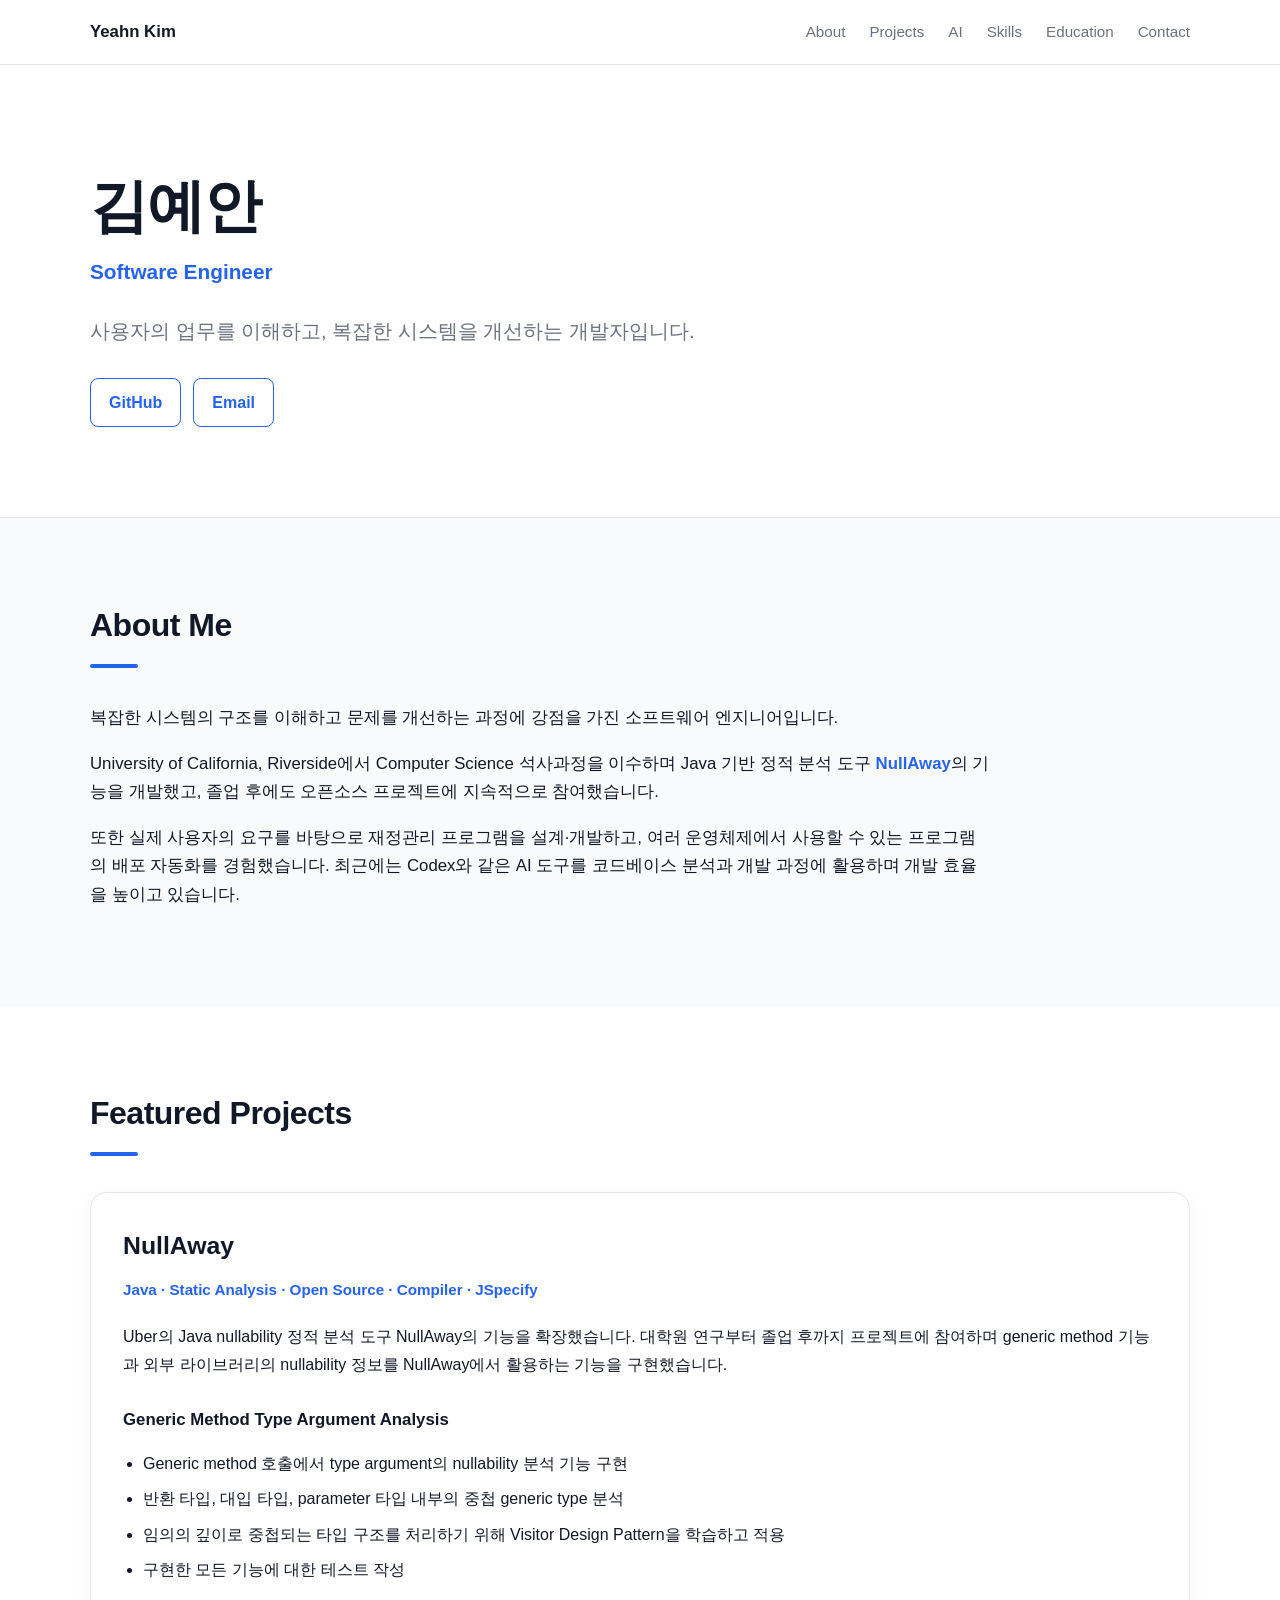
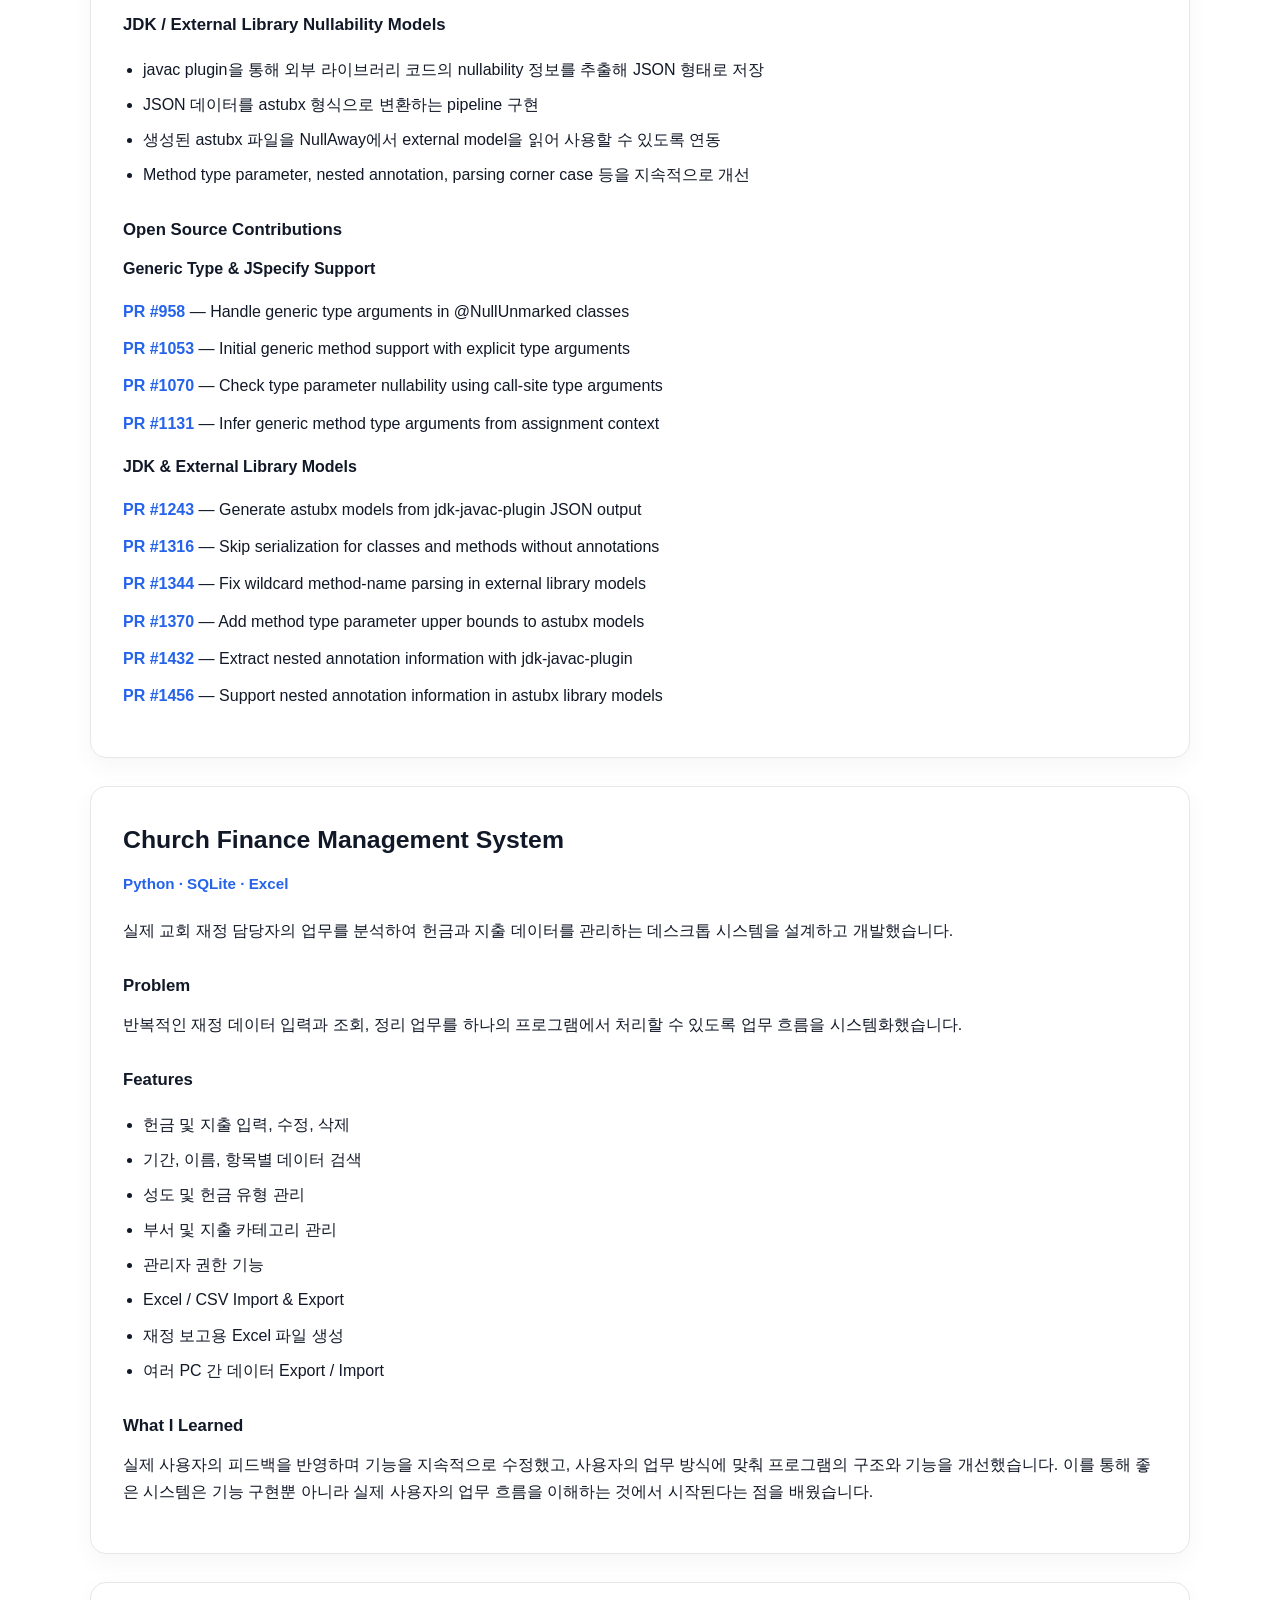
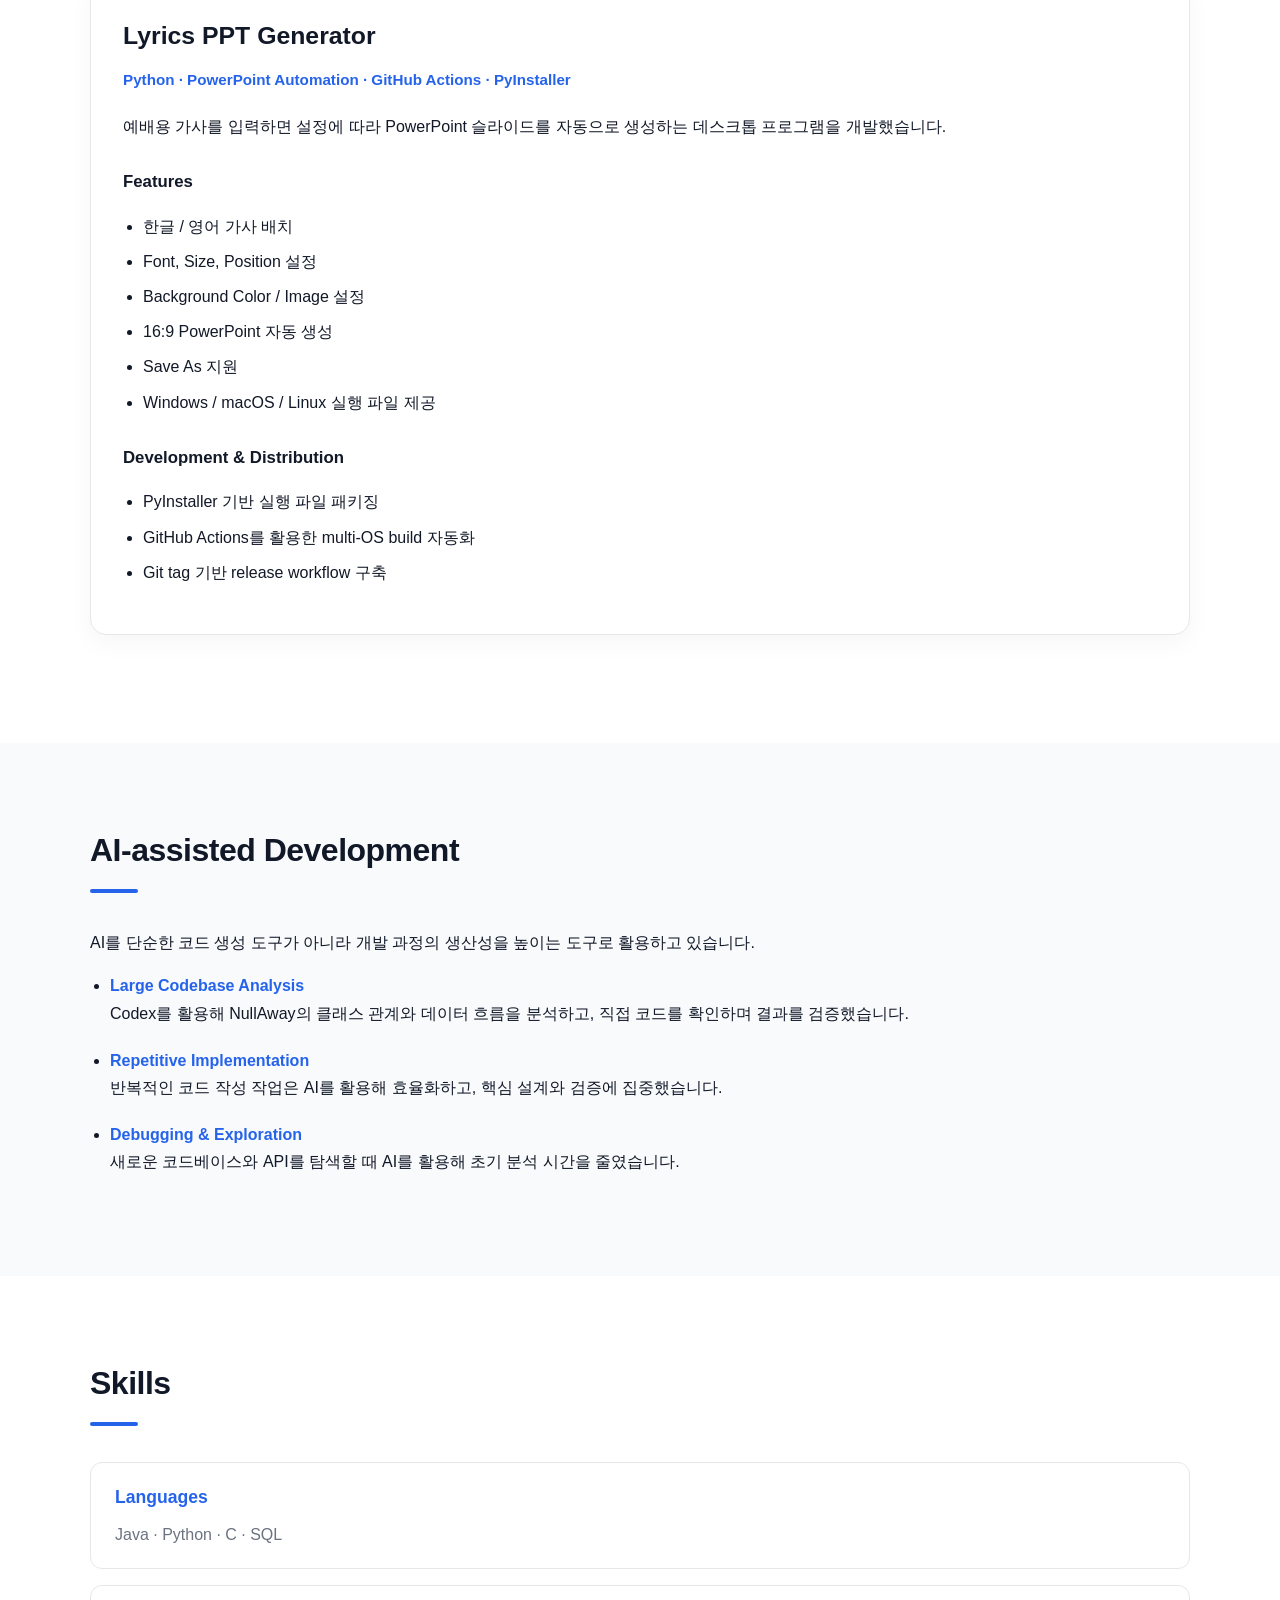
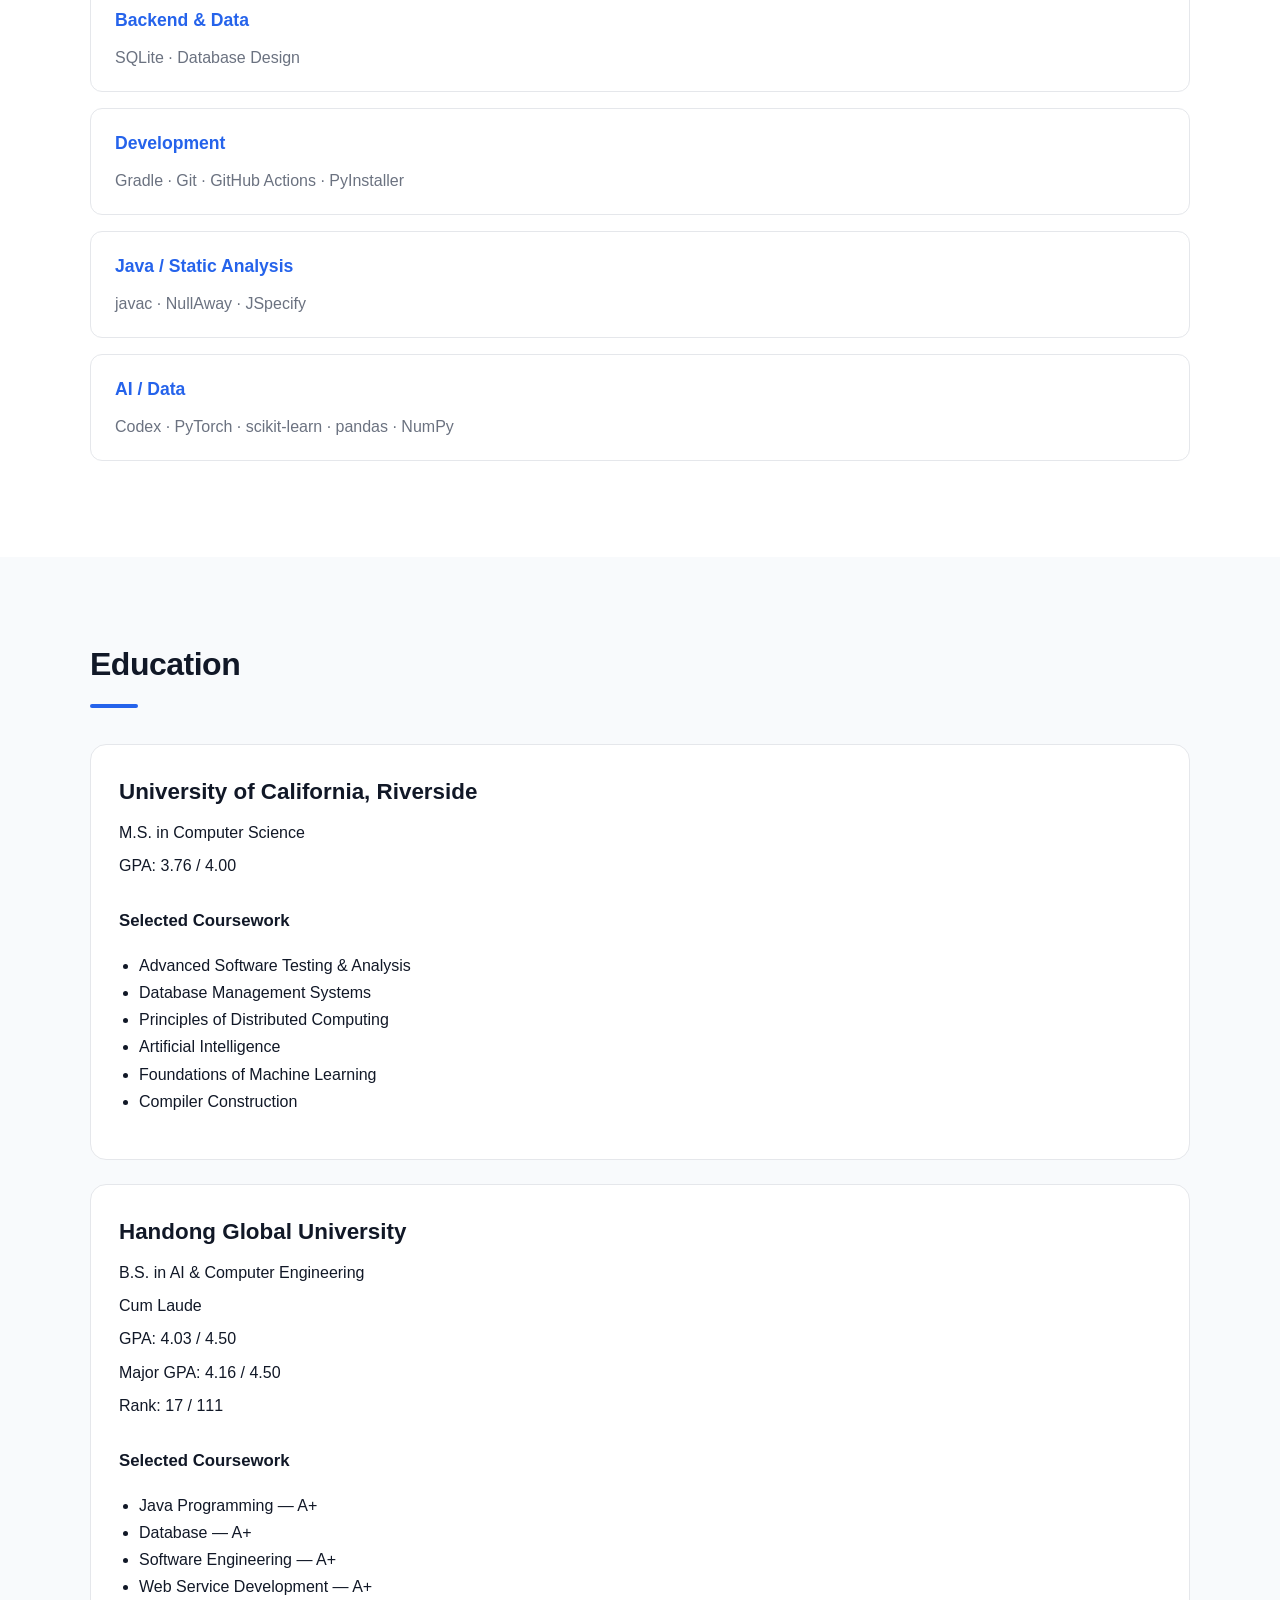
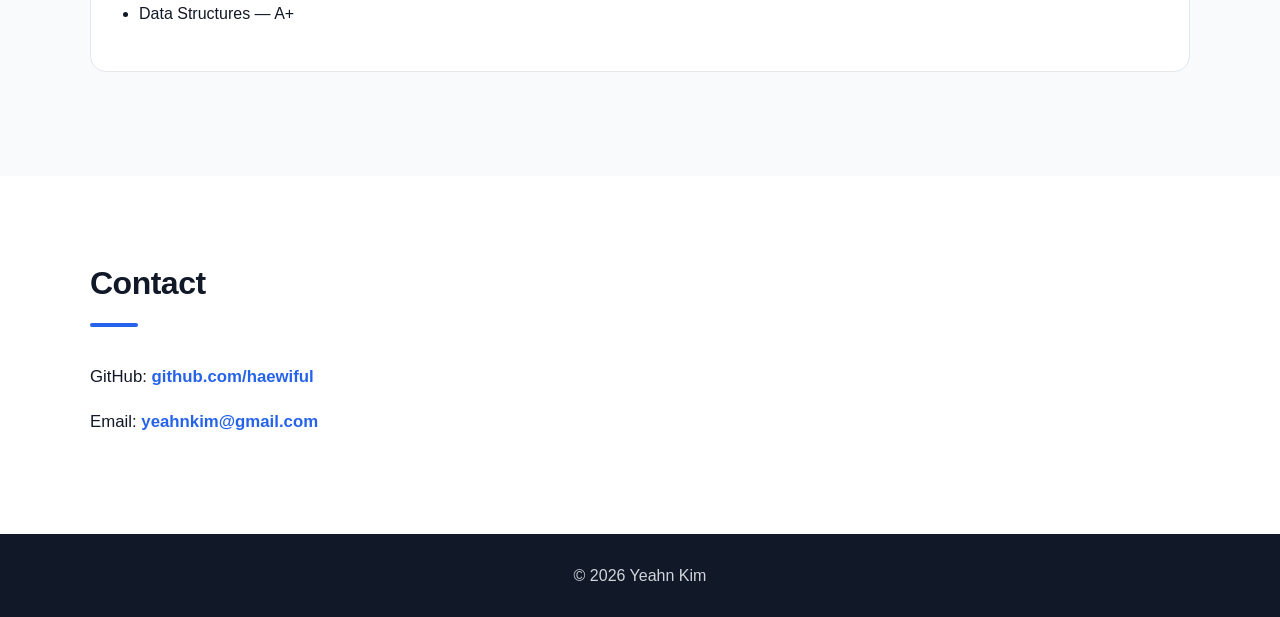
==== commit 4702c366: "Church Financial Program update" ====
--- a/index.html
+++ b/index.html
@@ -300,7 +300,7 @@
           <h3>Church Finance Management System</h3>
 
           <p class="project-tags">
-            Python · Tkinter · SQLite · Excel
+            Python · SQLite · Excel
           </p>
 
           <p>
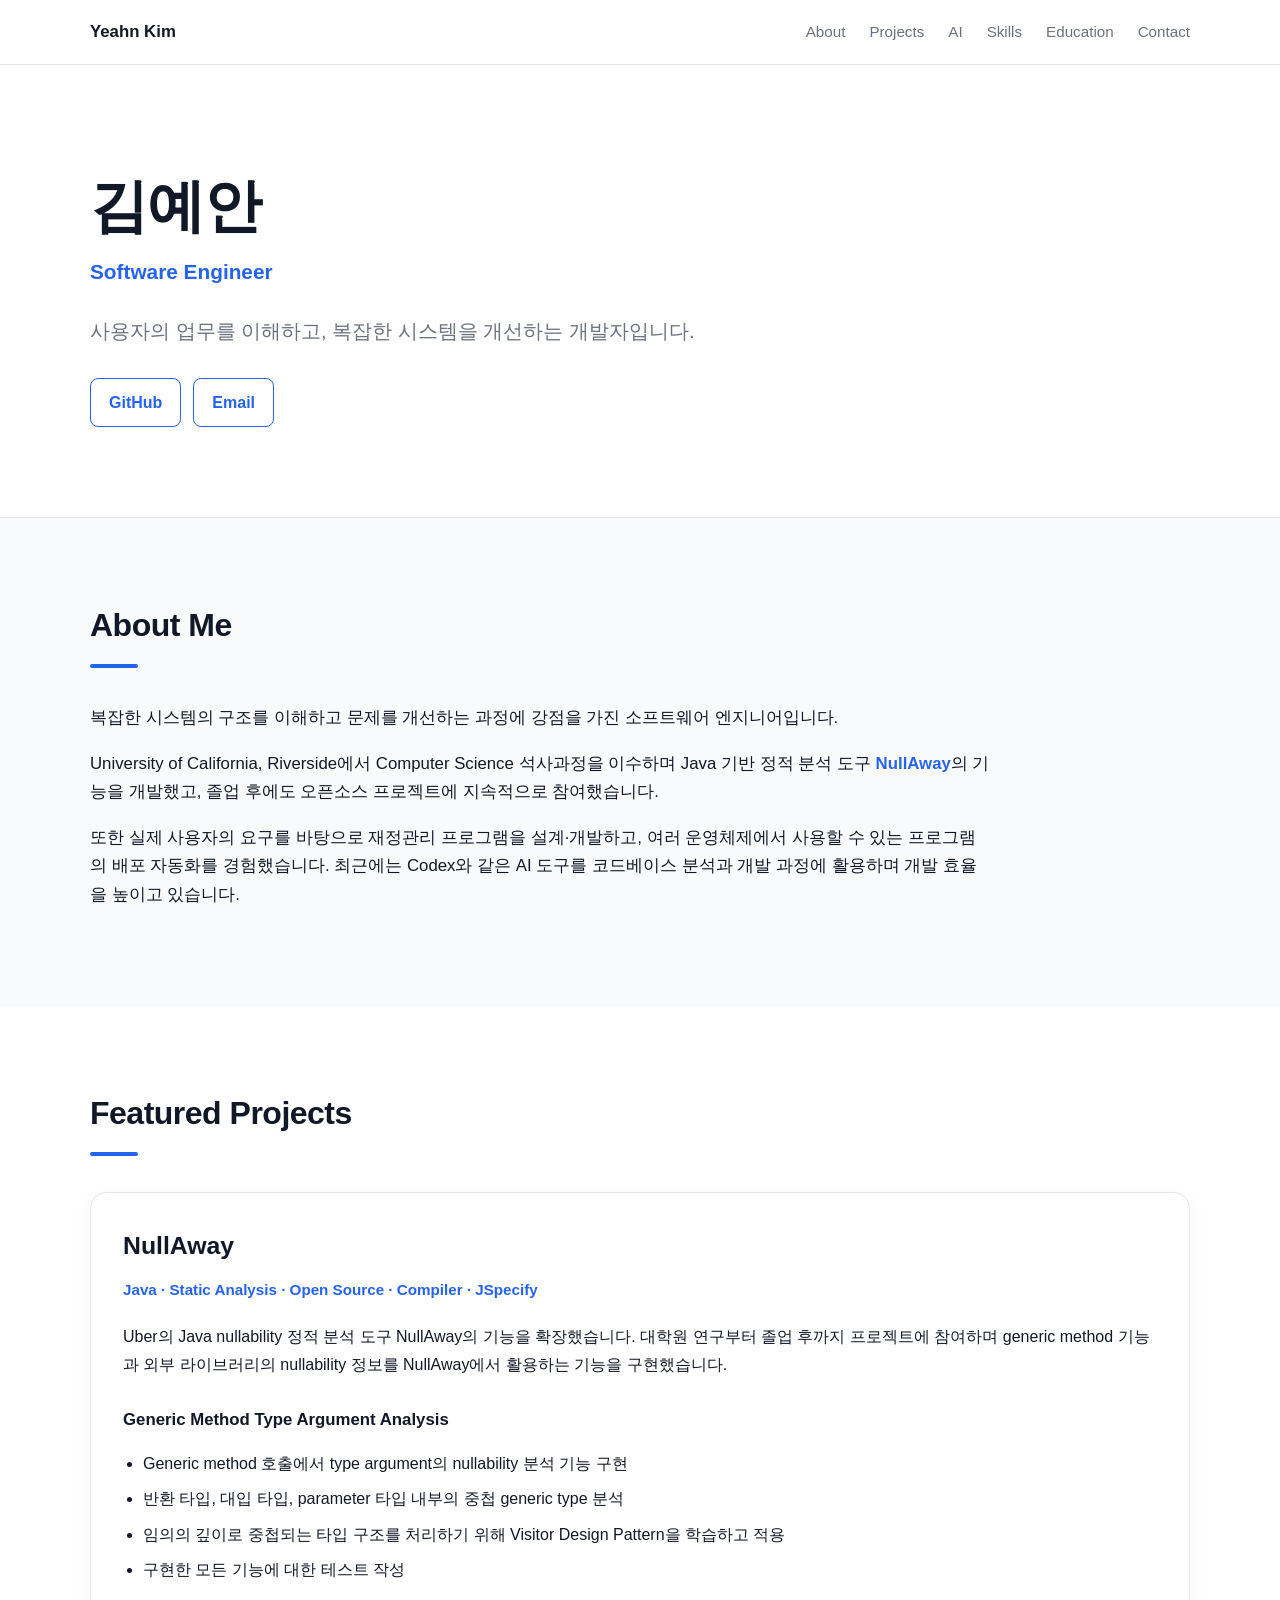
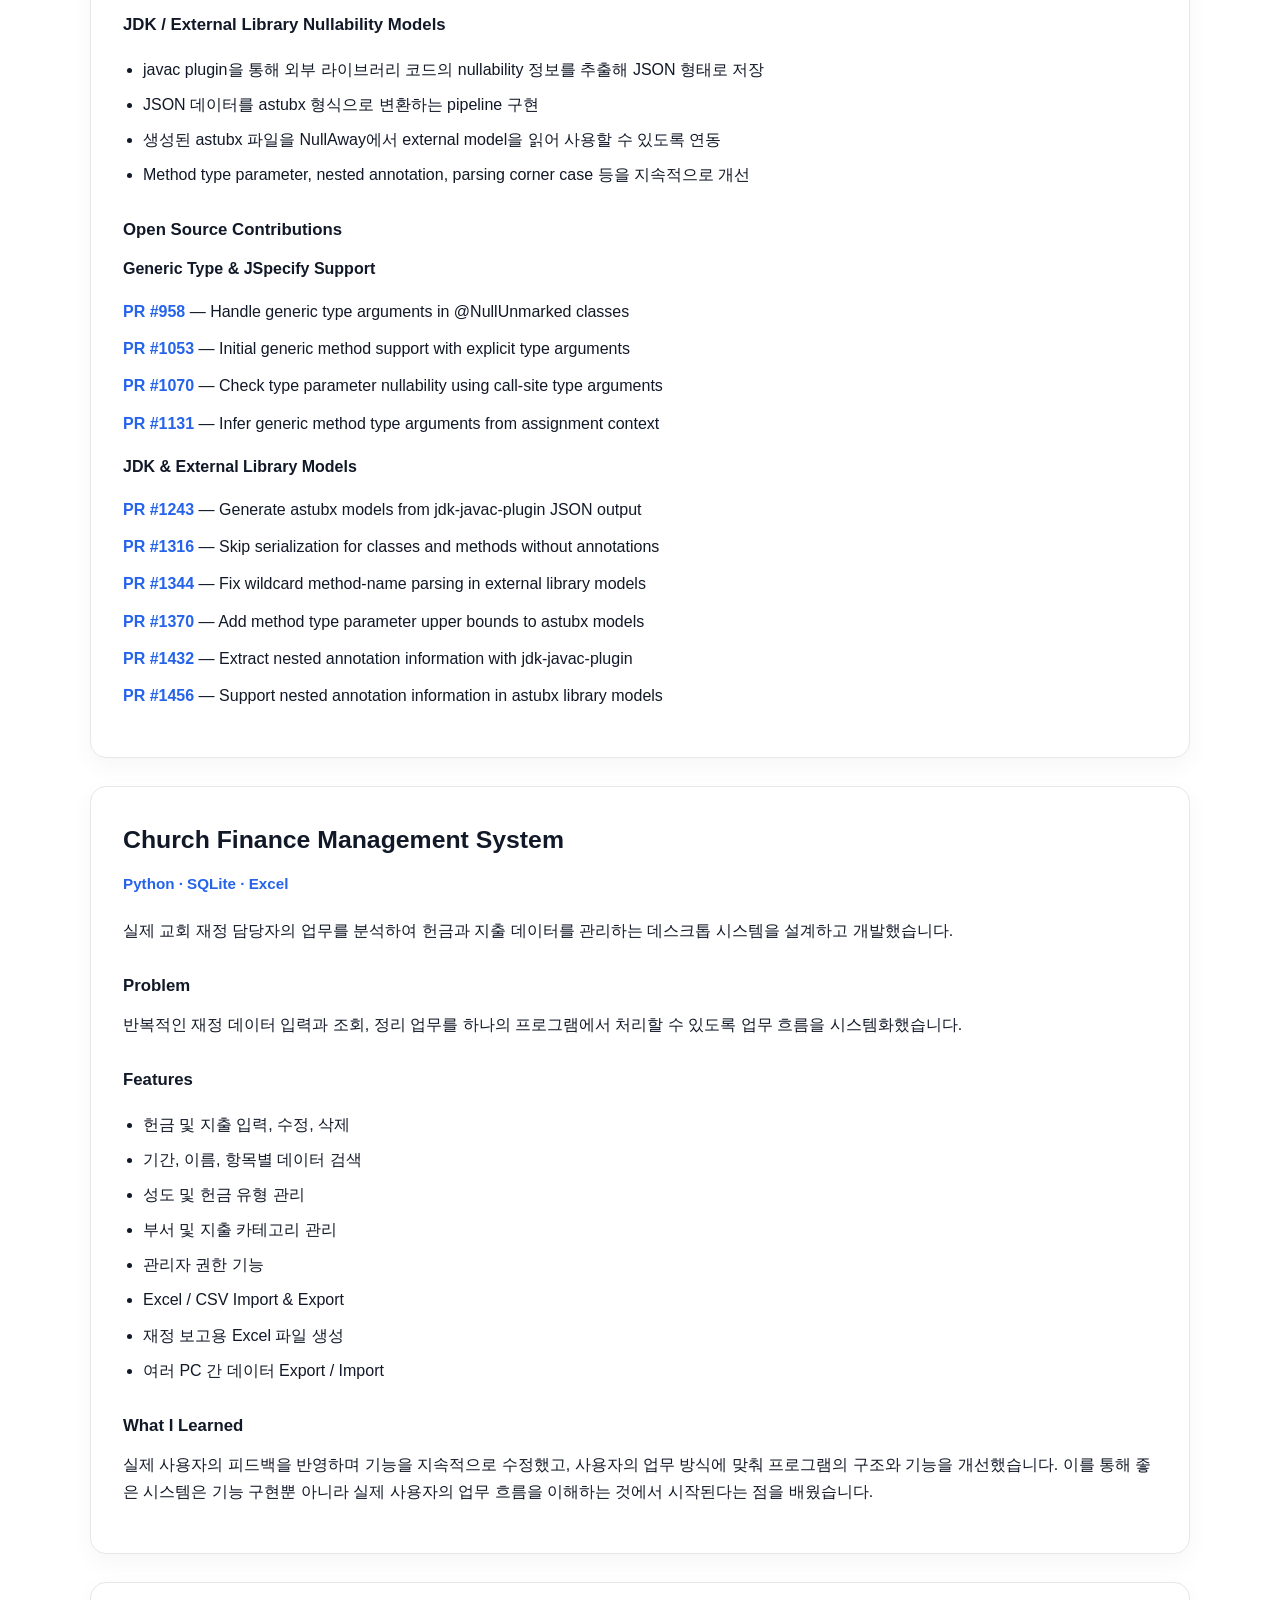
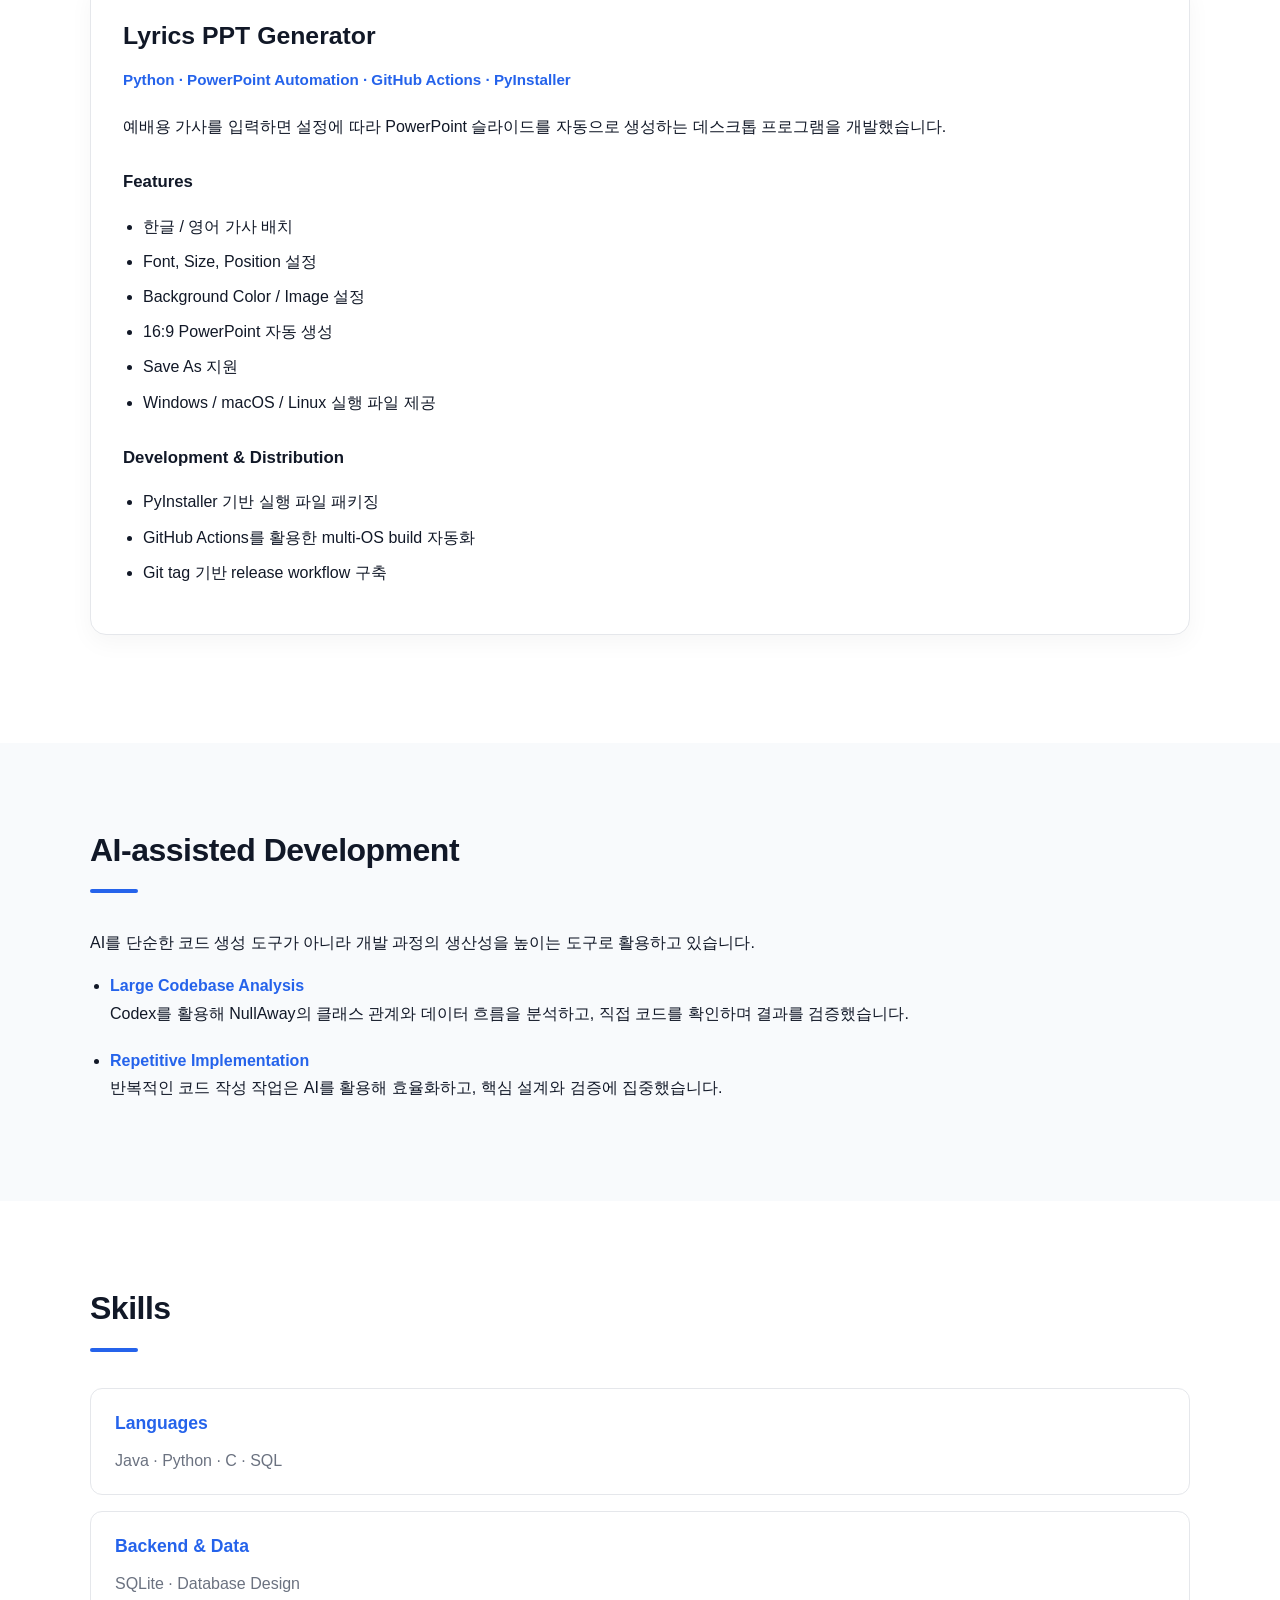
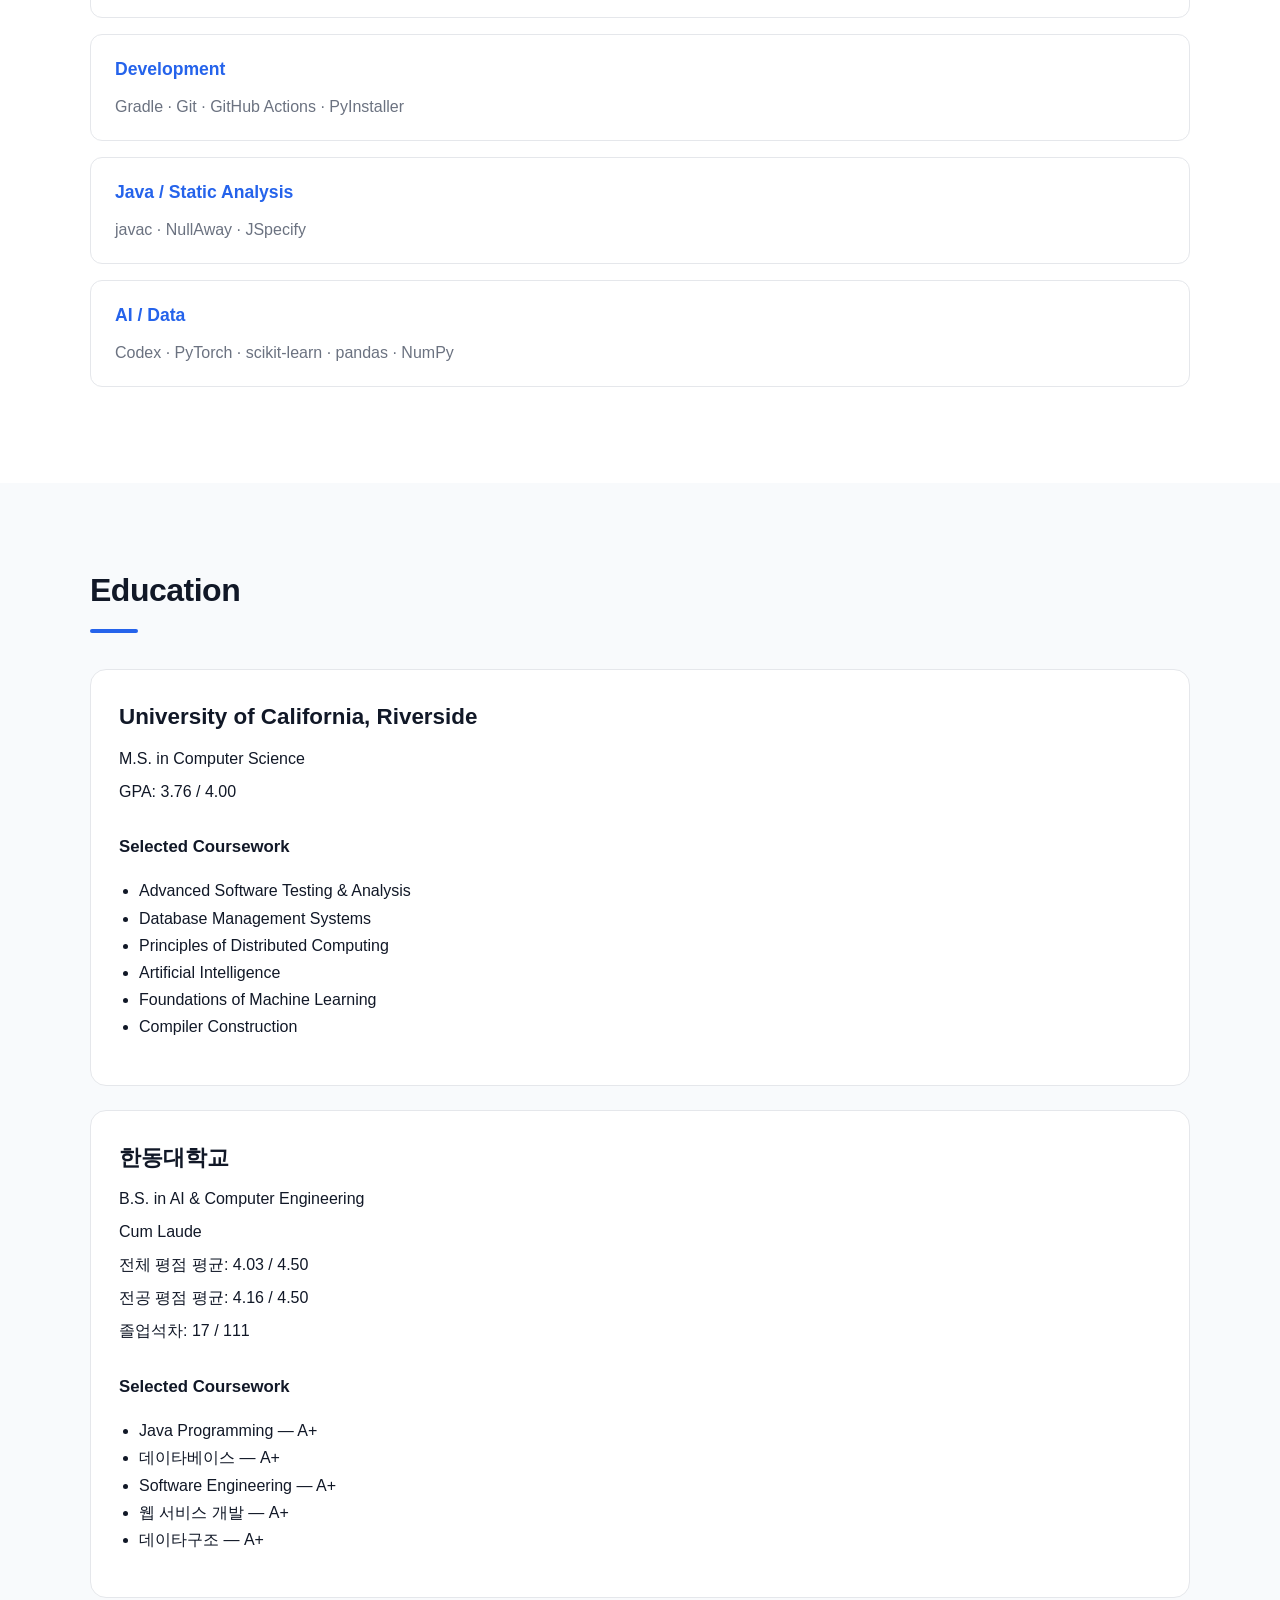
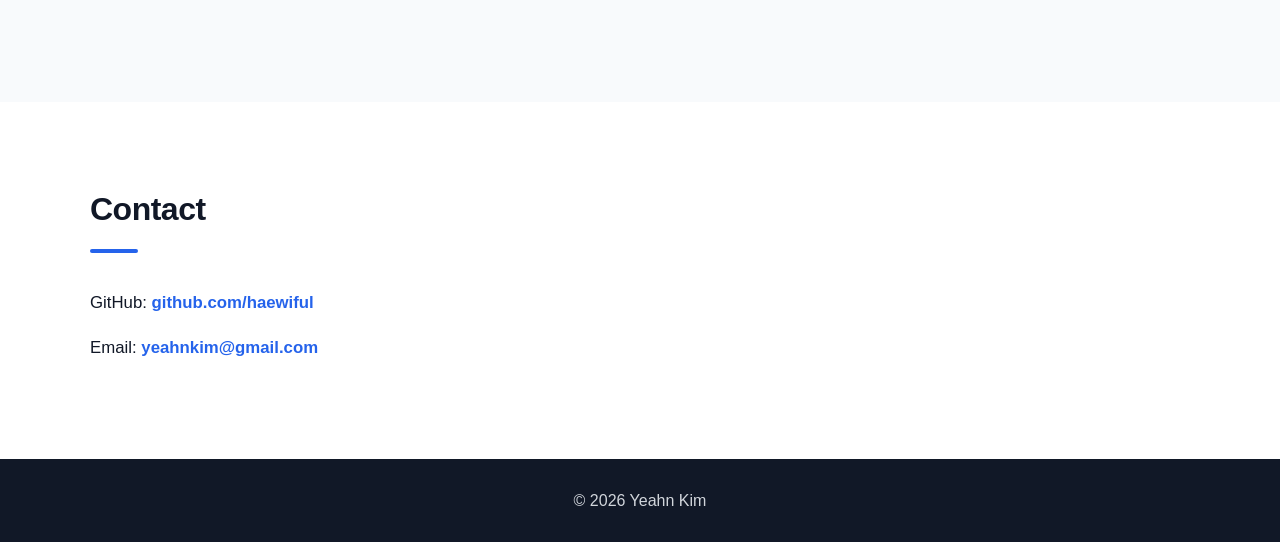
==== commit 7b8517b4: "학교 정보" ====
--- a/index.html
+++ b/index.html
@@ -459,12 +459,6 @@
             반복적인 코드 작성 작업은 AI를 활용해 효율화하고,
             핵심 설계와 검증에 집중했습니다.
           </li>
-
-          <li>
-            <strong>Debugging & Exploration</strong><br>
-            새로운 코드베이스와 API를 탐색할 때
-            AI를 활용해 초기 분석 시간을 줄였습니다.
-          </li>
         </ul>
 
       </div>
@@ -585,7 +579,7 @@
         <article class="education-item">
 
           <h3>
-            Handong Global University
+            한동대학교
           </h3>
 
           <p>
@@ -597,15 +591,15 @@
           </p>
 
           <p>
-            GPA: 4.03 / 4.50
-          </p>
-
-          <p>
-            Major GPA: 4.16 / 4.50
-          </p>
-
-          <p>
-            Rank: 17 / 111
+            전체 평점 평균: 4.03 / 4.50
+          </p>
+
+          <p>
+            전공 평점 평균: 4.16 / 4.50
+          </p>
+
+          <p>
+            졸업석차: 17 / 111
           </p>
 
 
@@ -617,7 +611,7 @@
             </li>
 
             <li>
-              Database — A+
+              데이타베이스 — A+
             </li>
 
             <li>
@@ -625,11 +619,11 @@
             </li>
 
             <li>
-              Web Service Development — A+
-            </li>
-
-            <li>
-              Data Structures — A+
+              웹 서비스 개발 — A+
+            </li>
+
+            <li>
+              데이타구조 — A+
             </li>
           </ul>
 
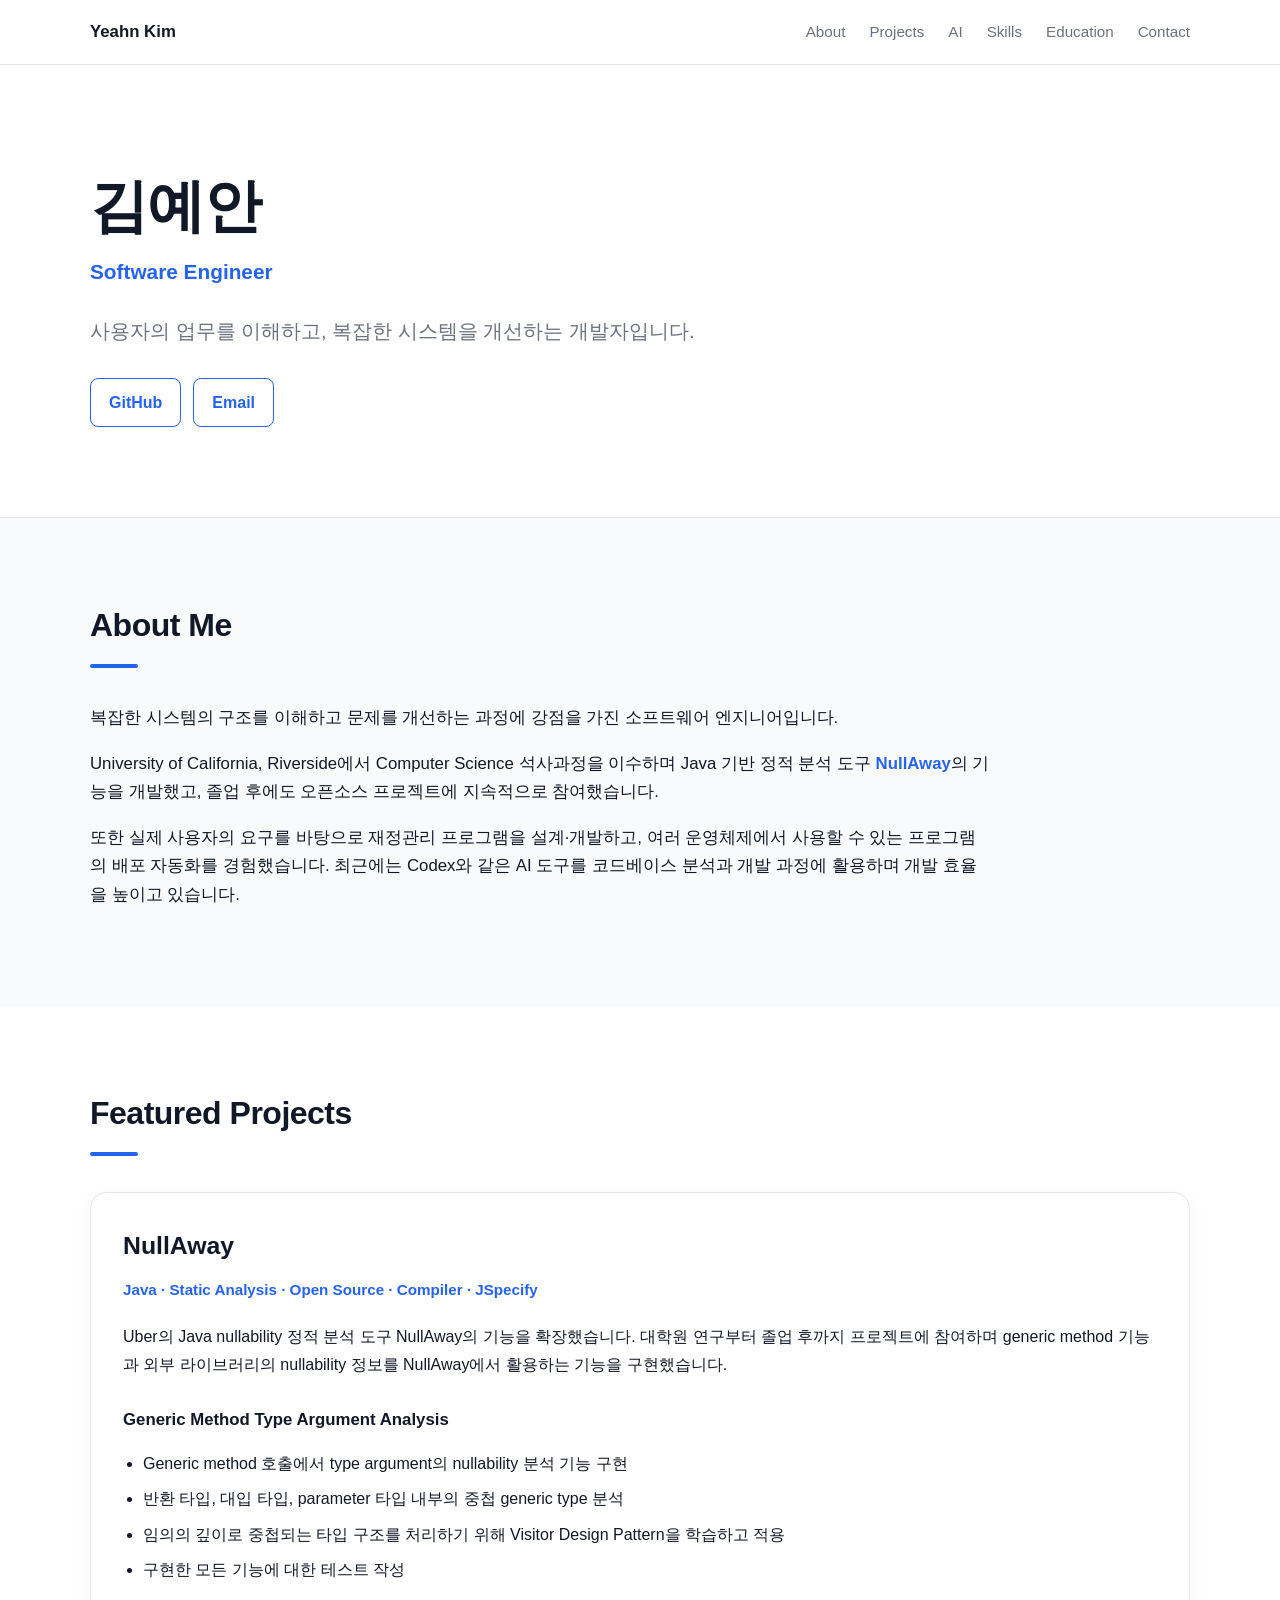
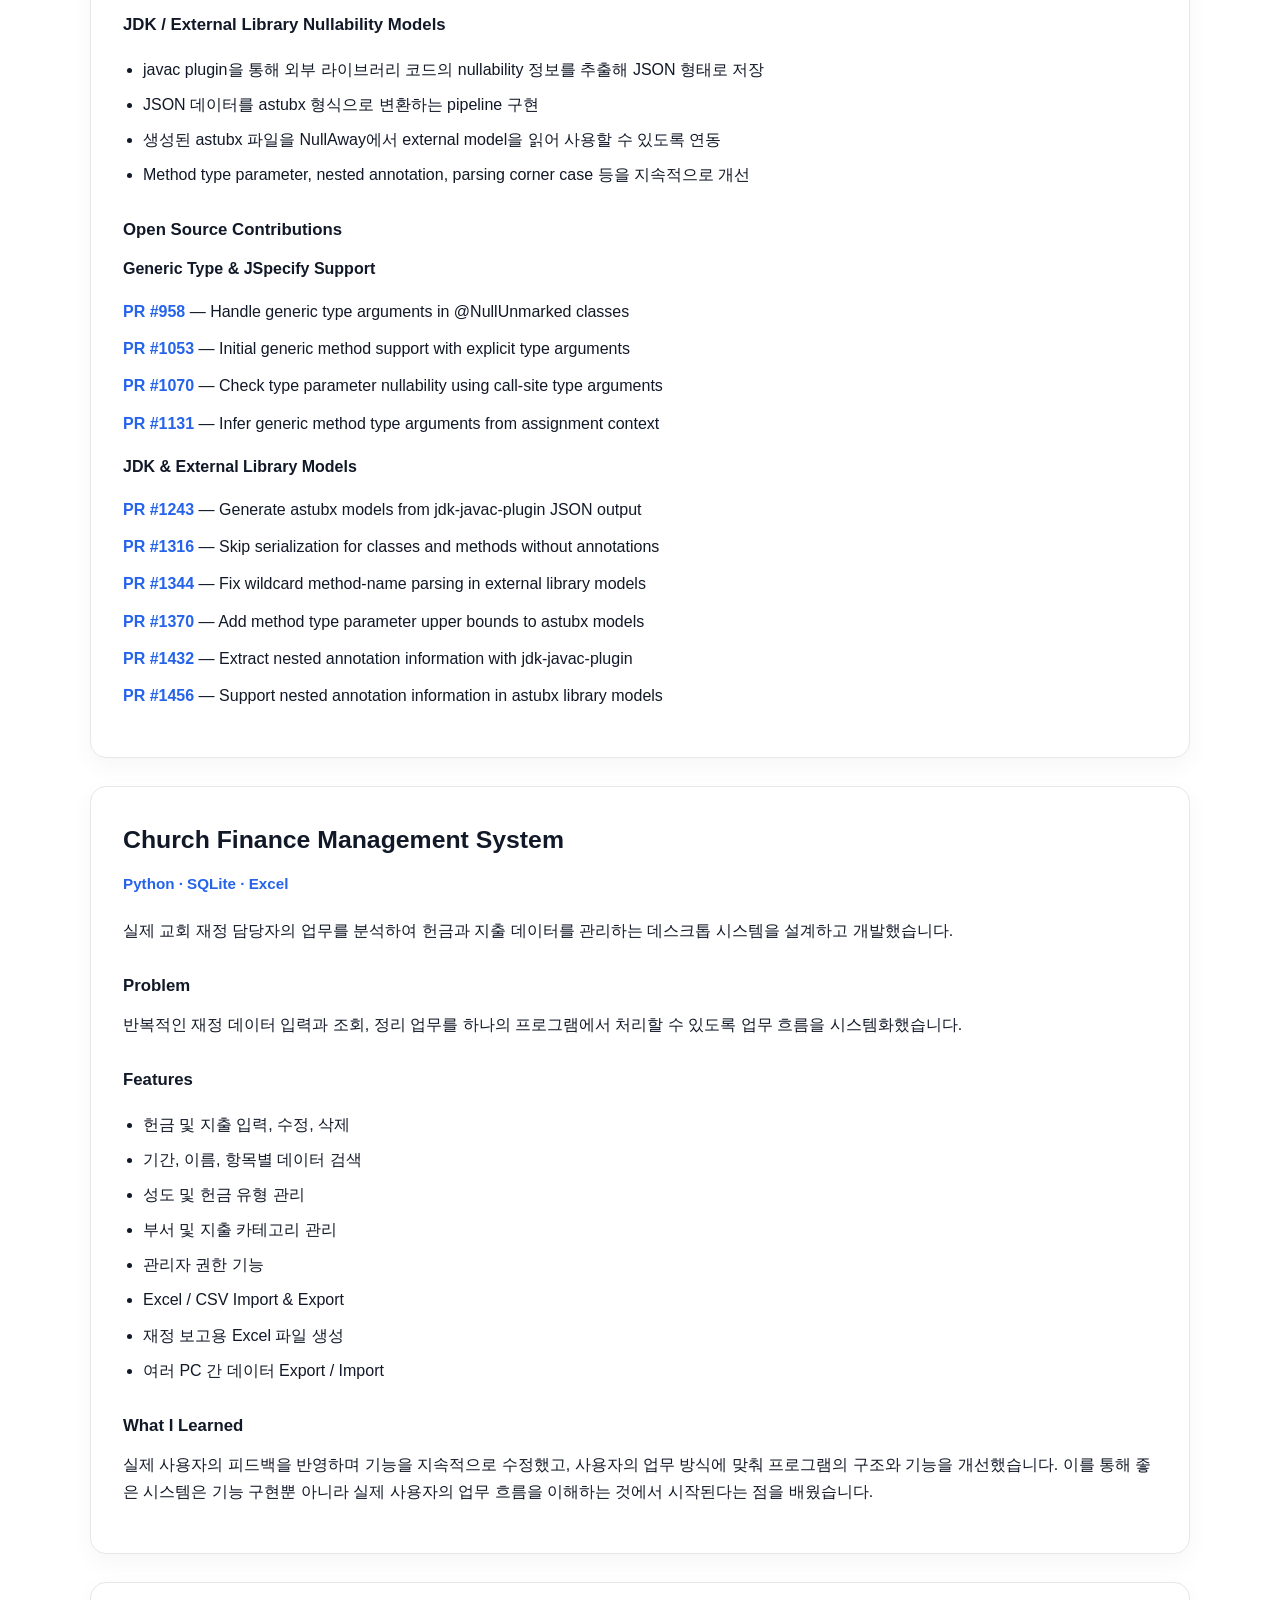
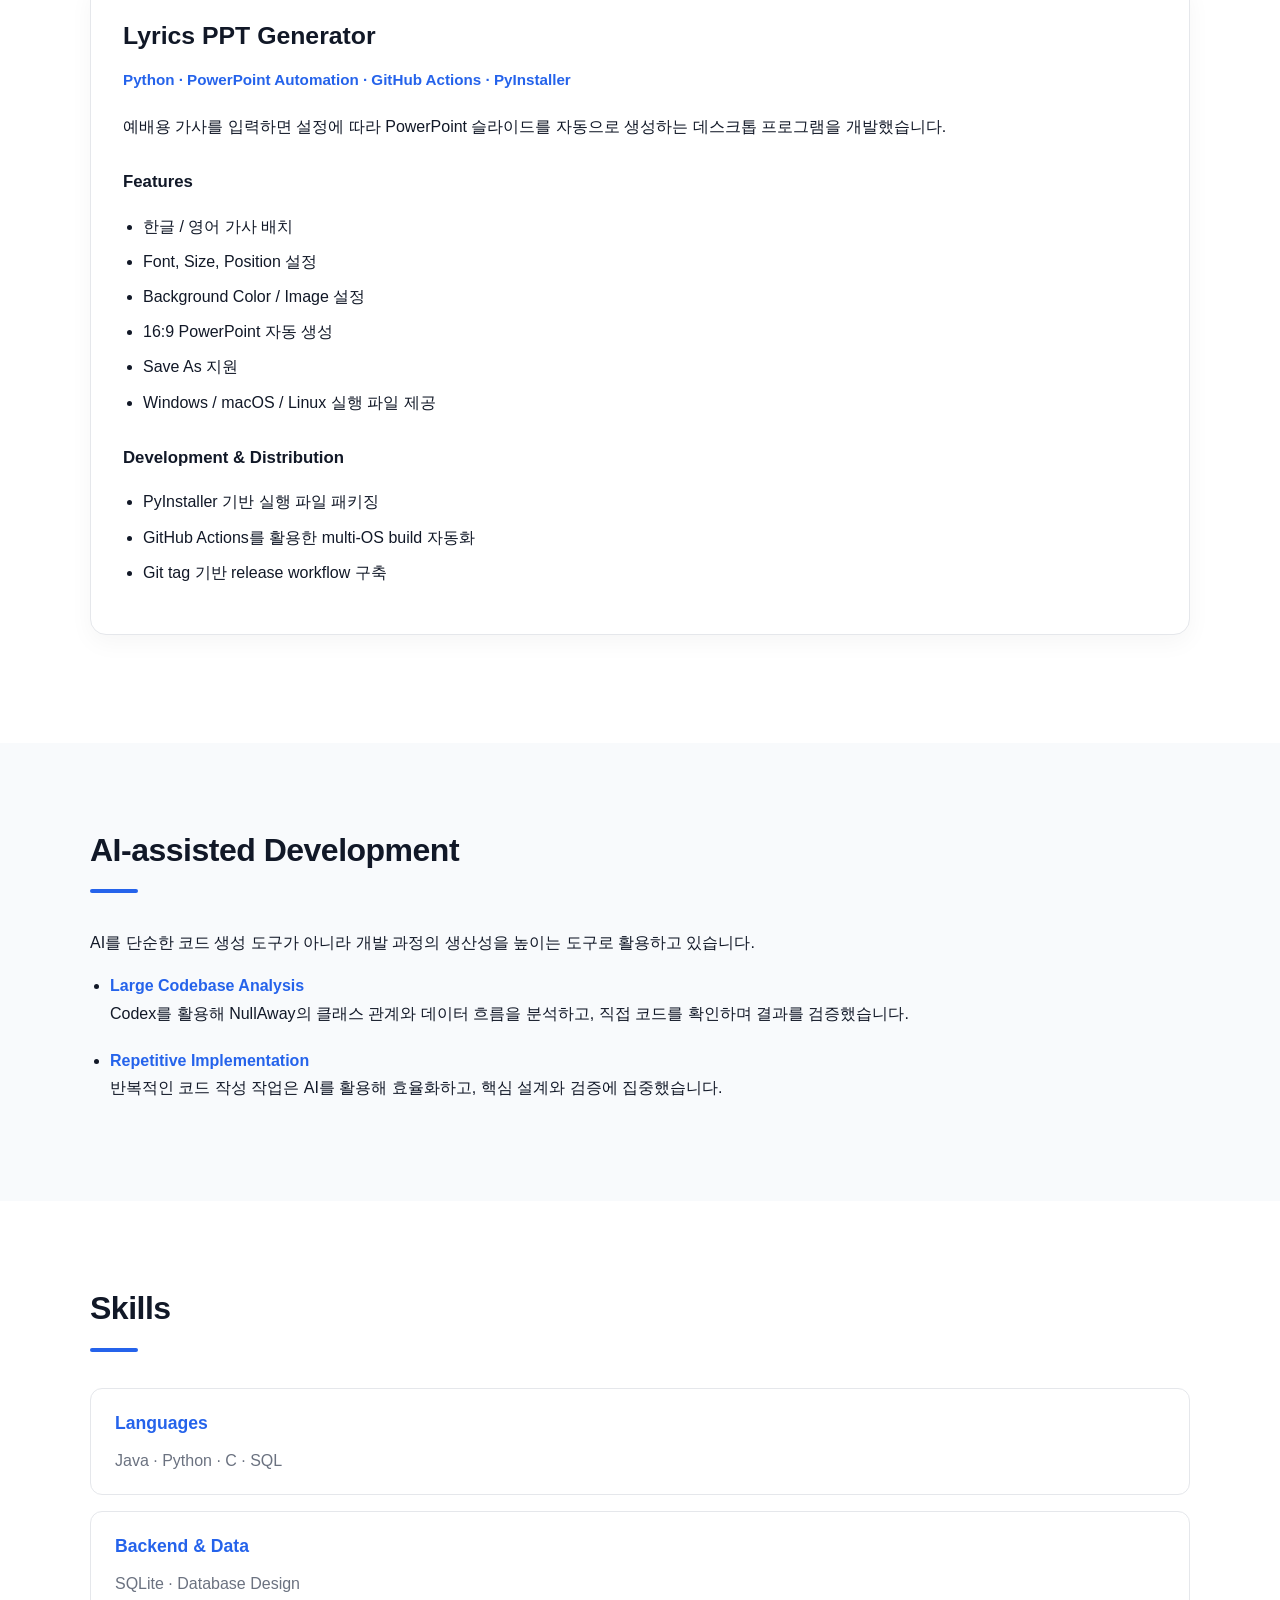
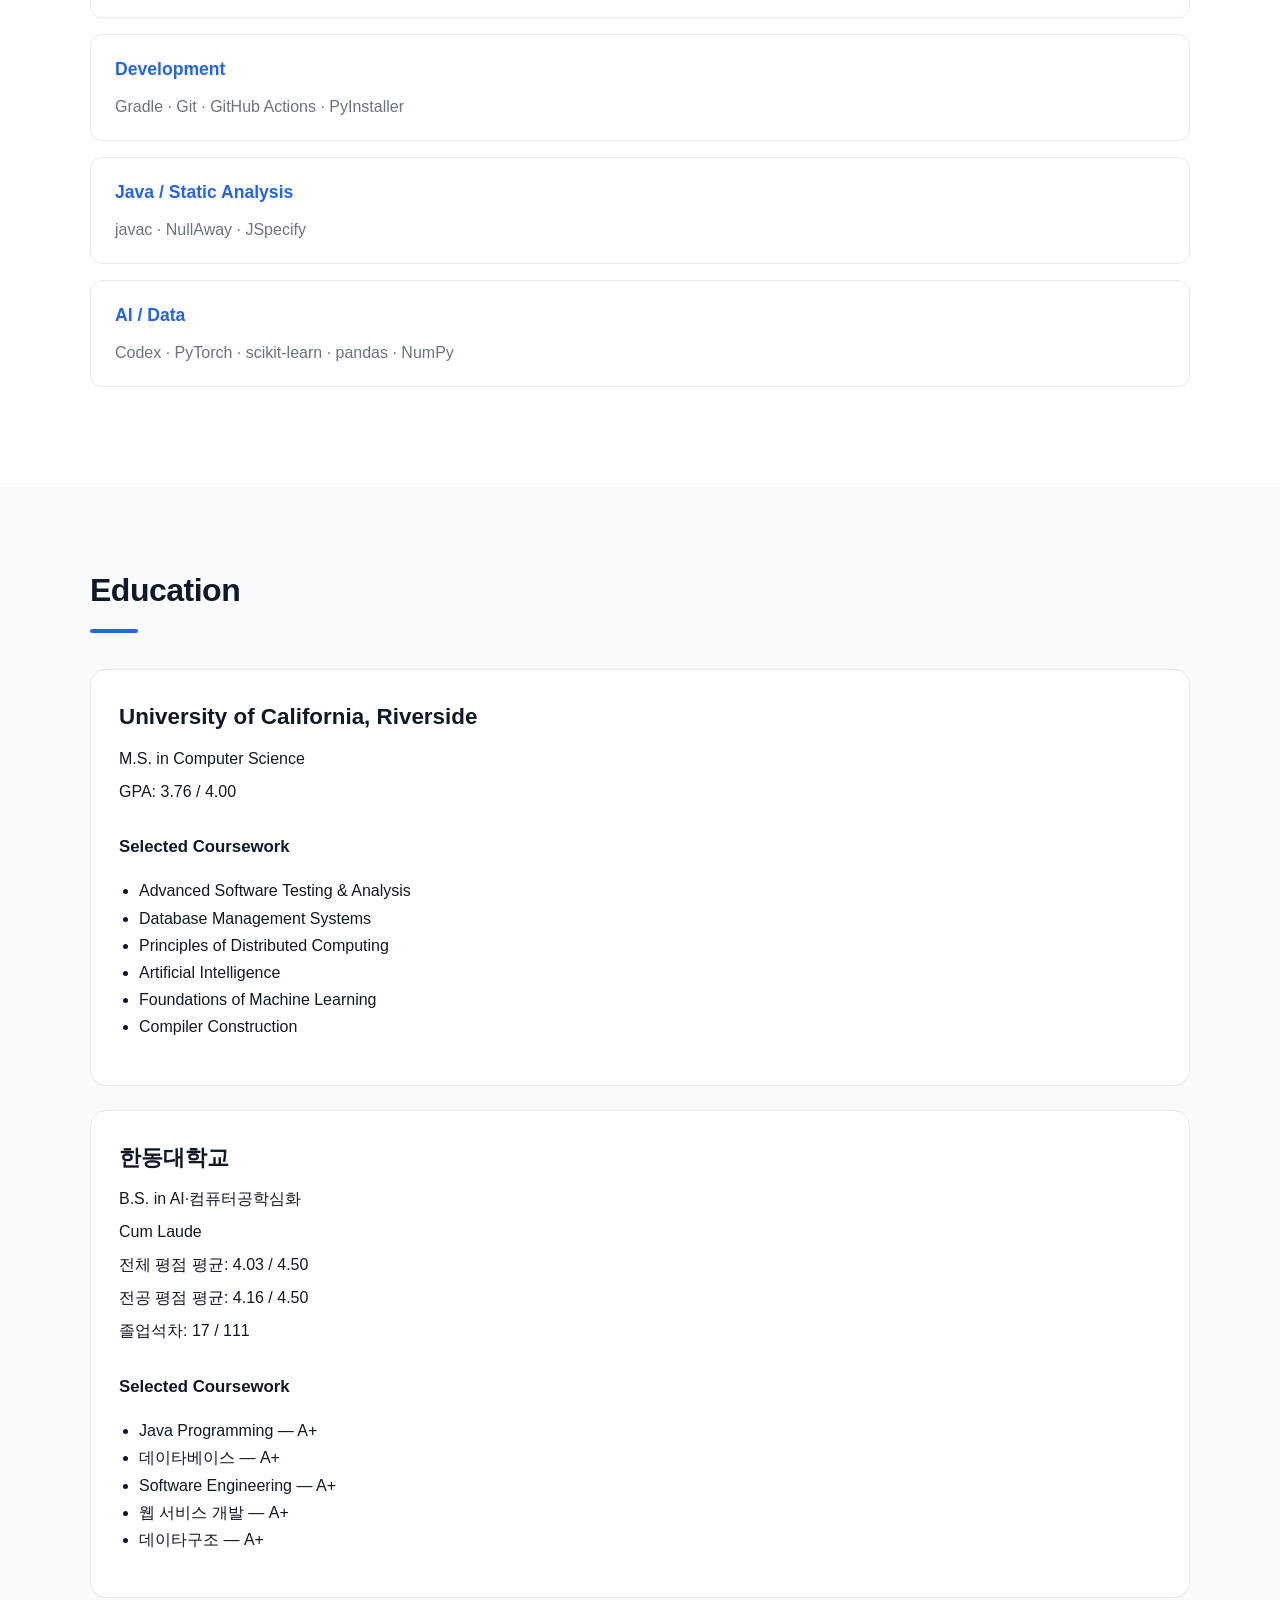
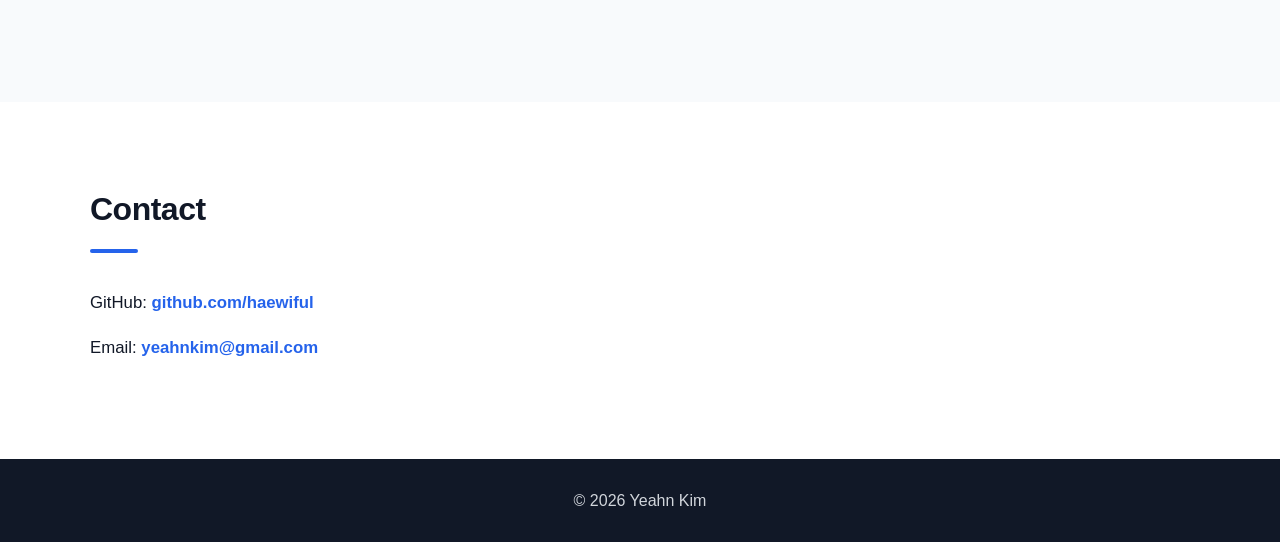
==== commit d8195dea: "전공학과명" ====
--- a/index.html
+++ b/index.html
@@ -583,7 +583,7 @@
           </h3>
 
           <p>
-            B.S. in AI & Computer Engineering
+            B.S. in AI·컴퓨터공학심화
           </p>
 
           <p>
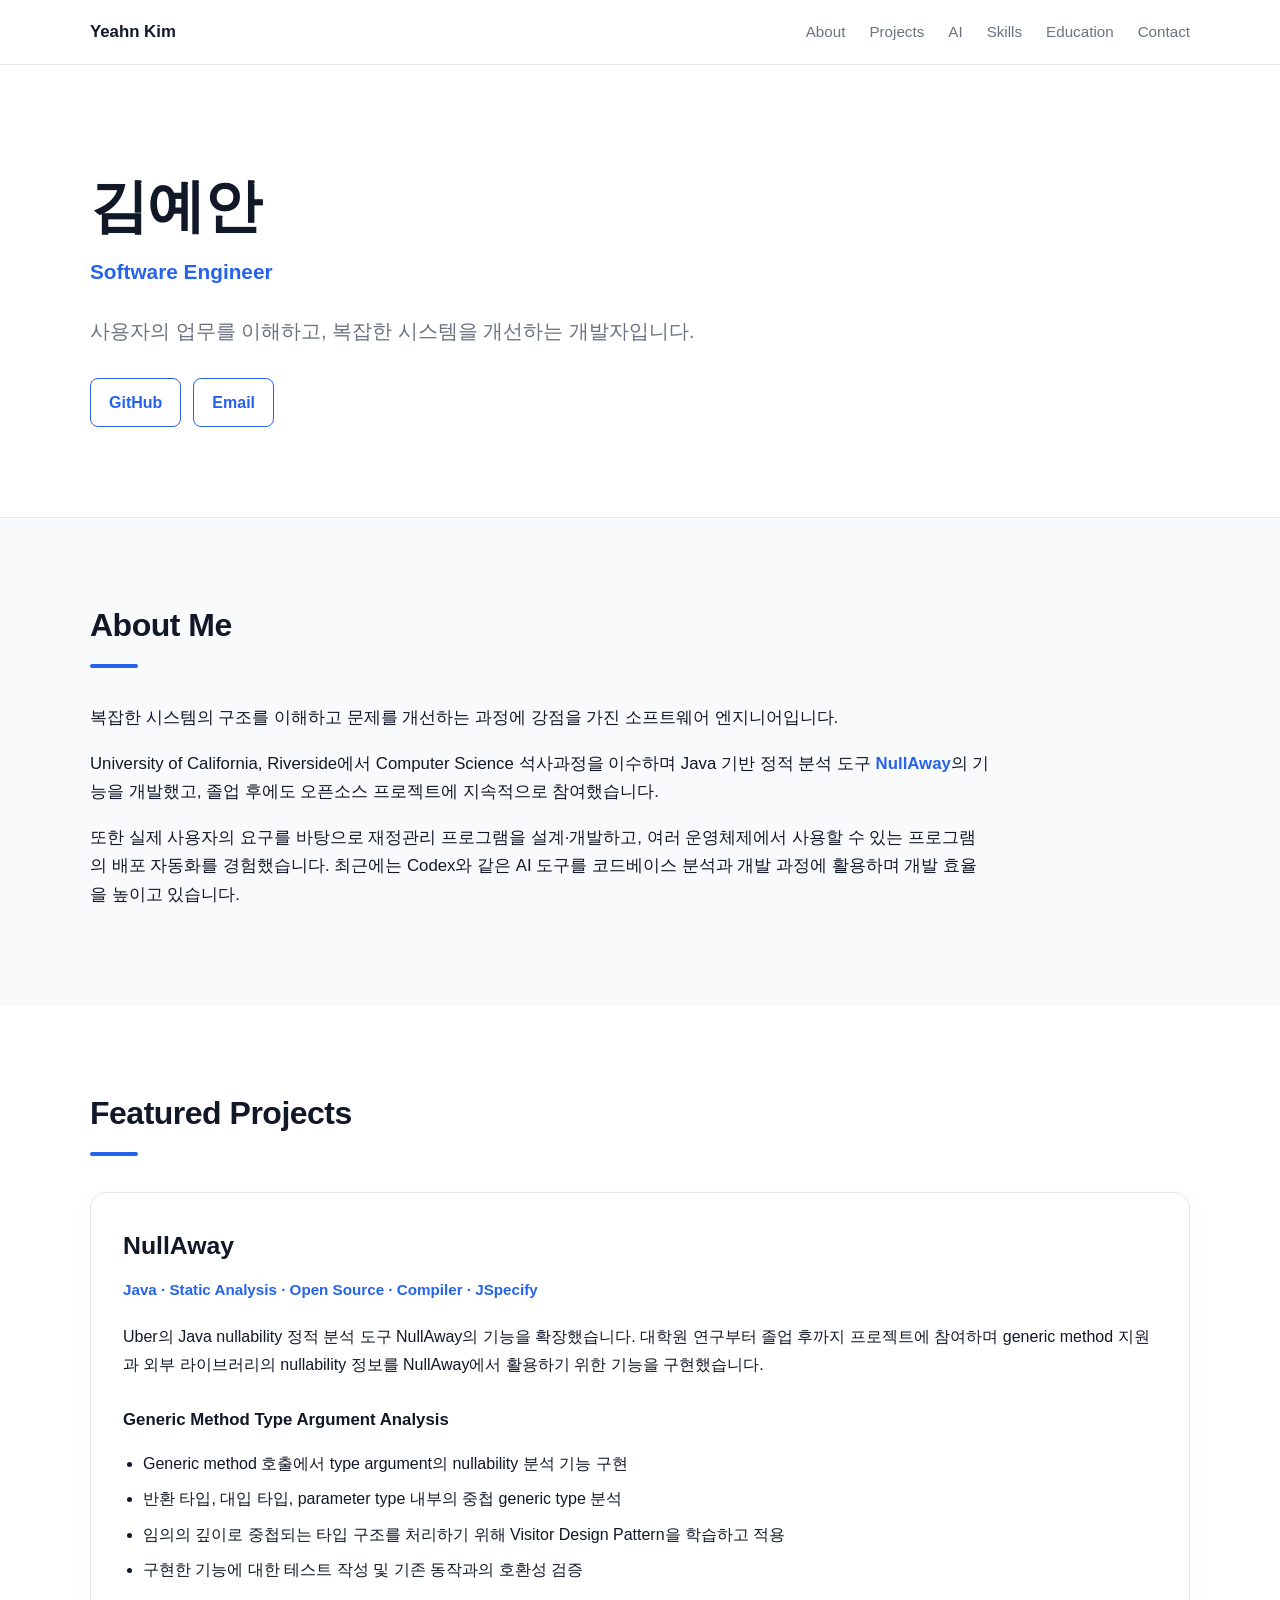
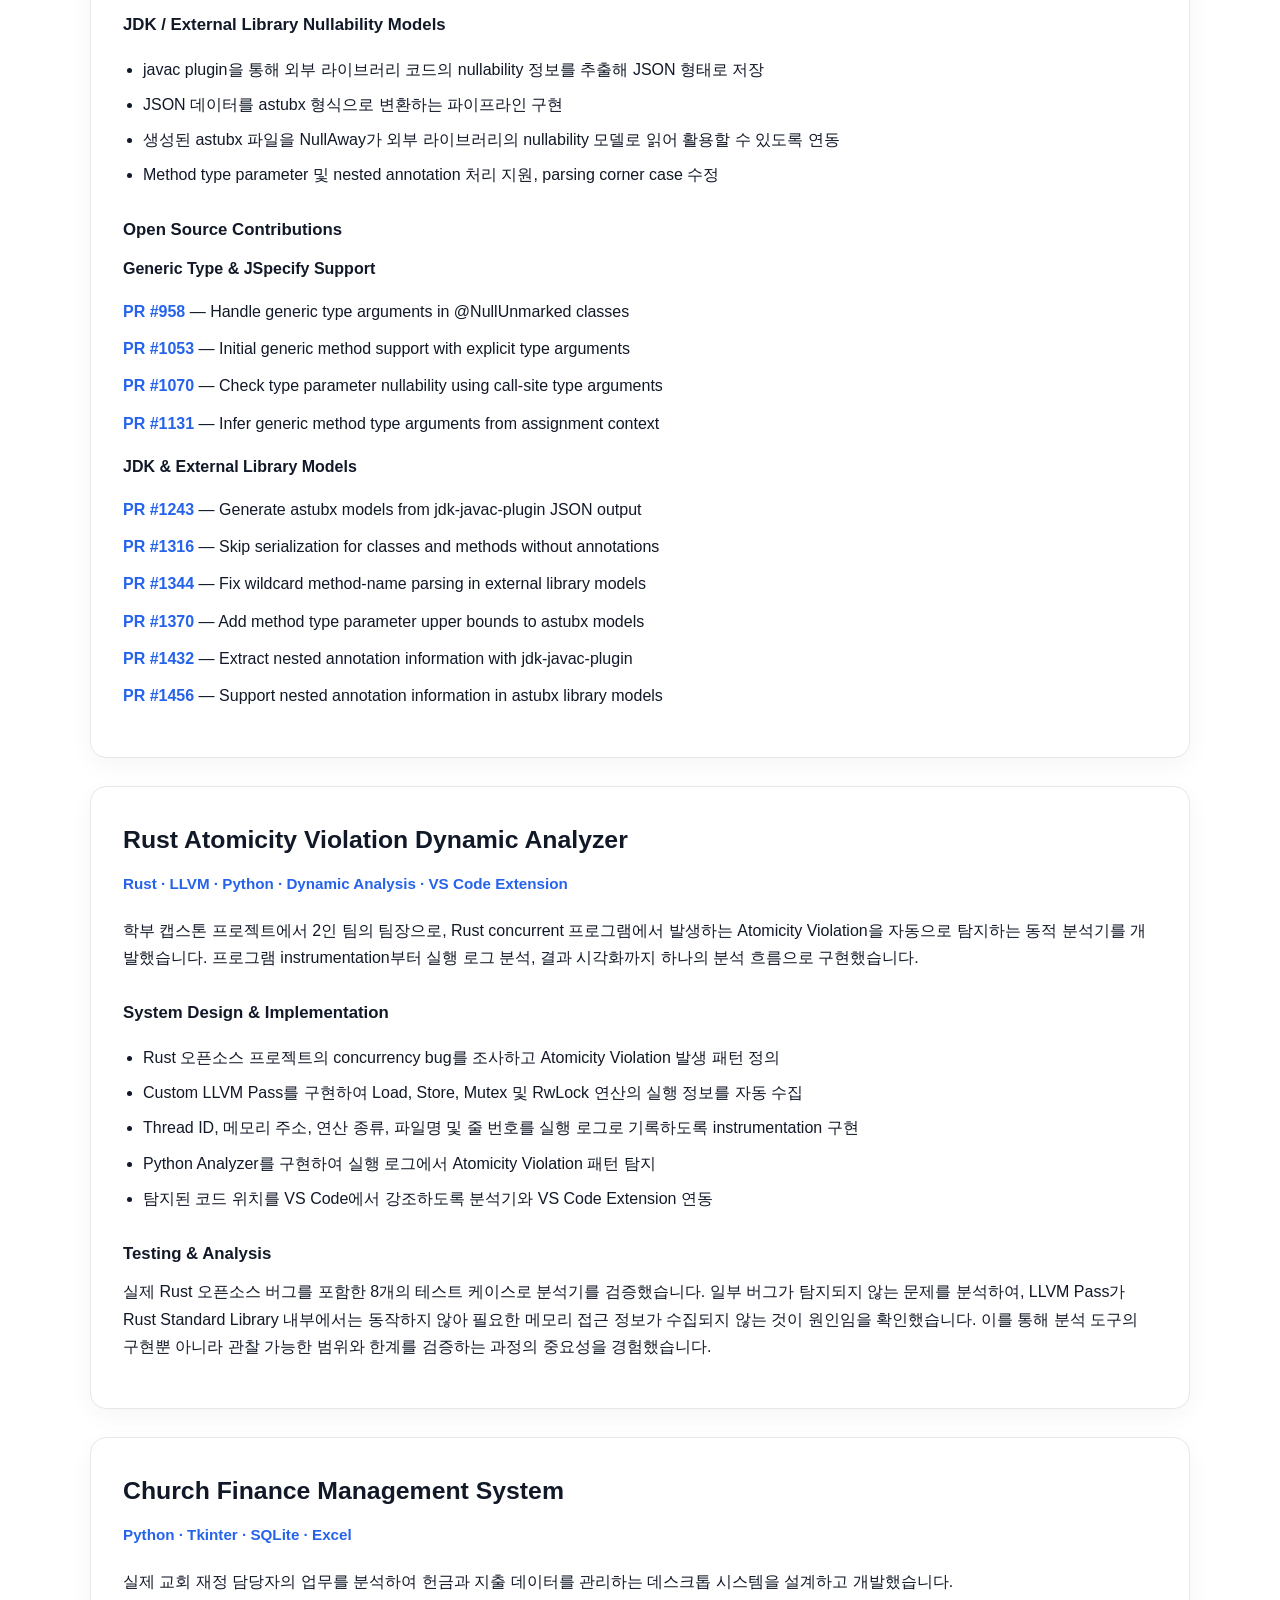
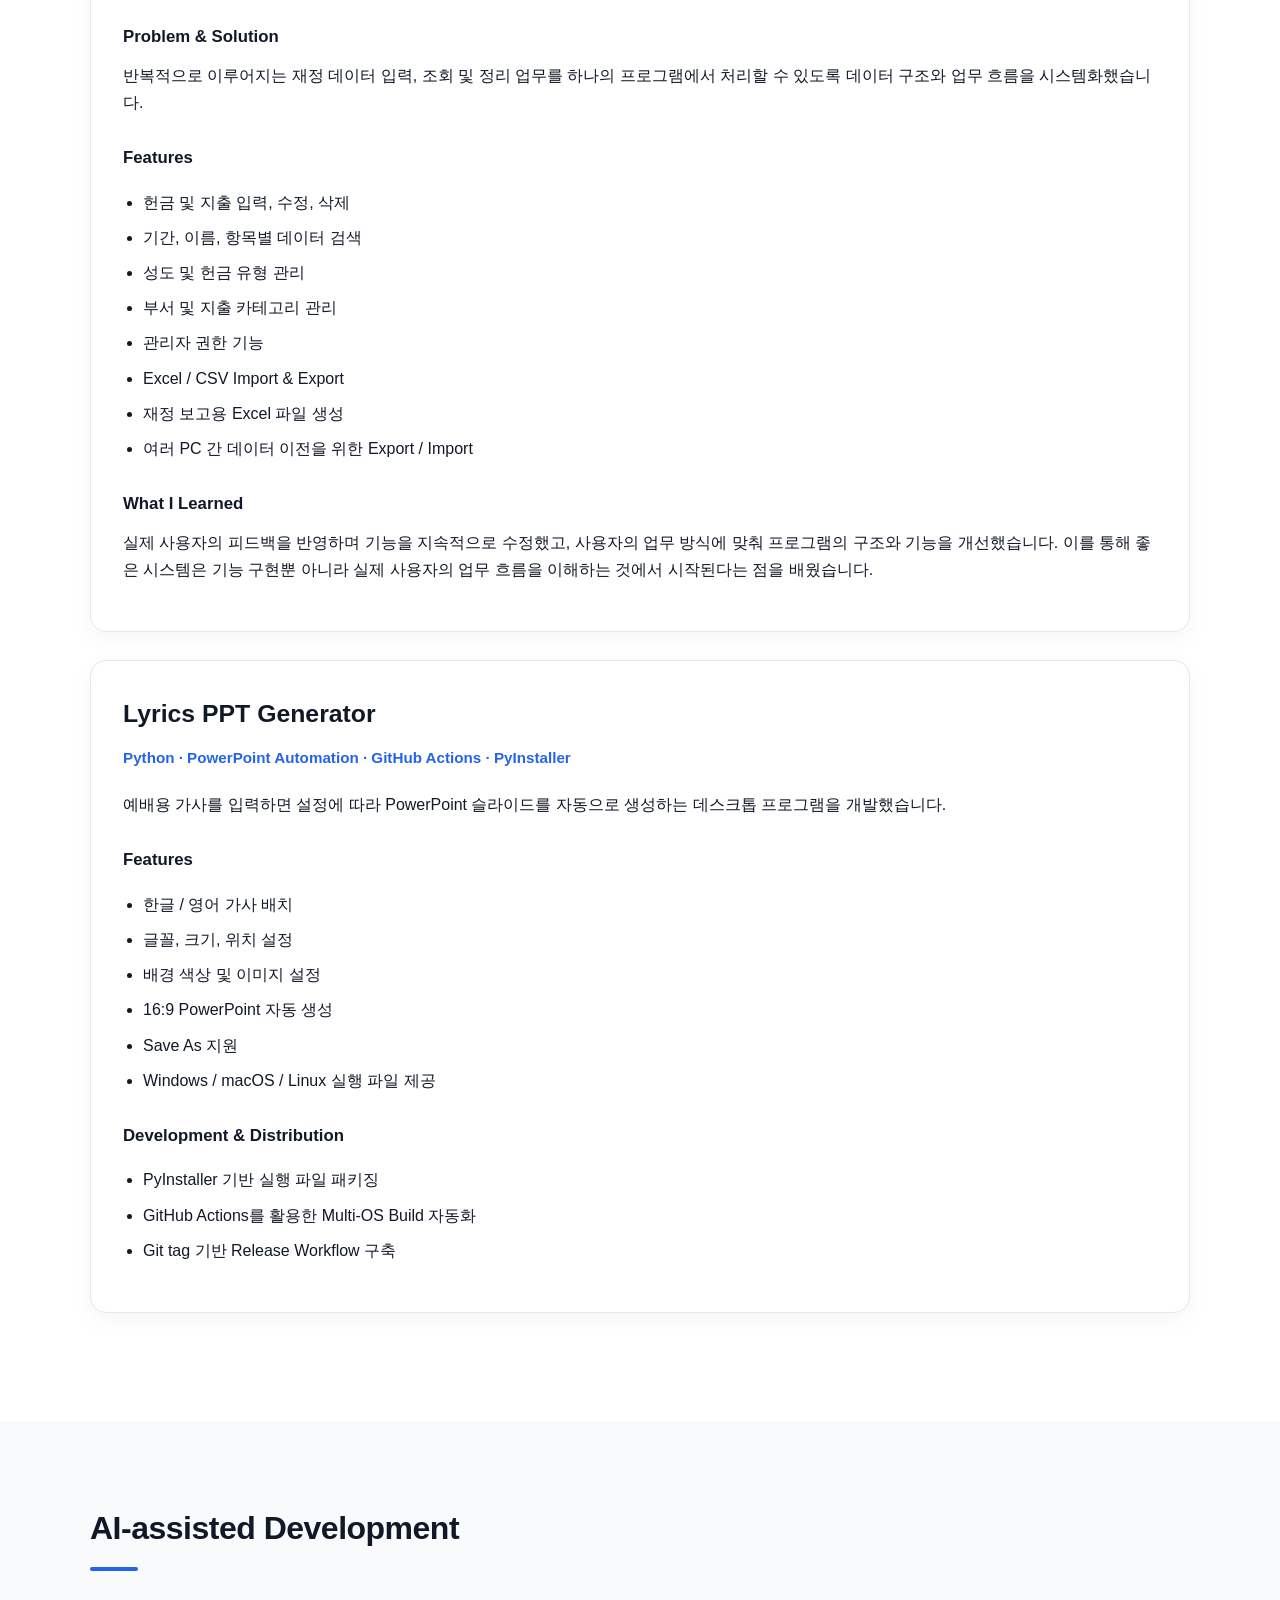
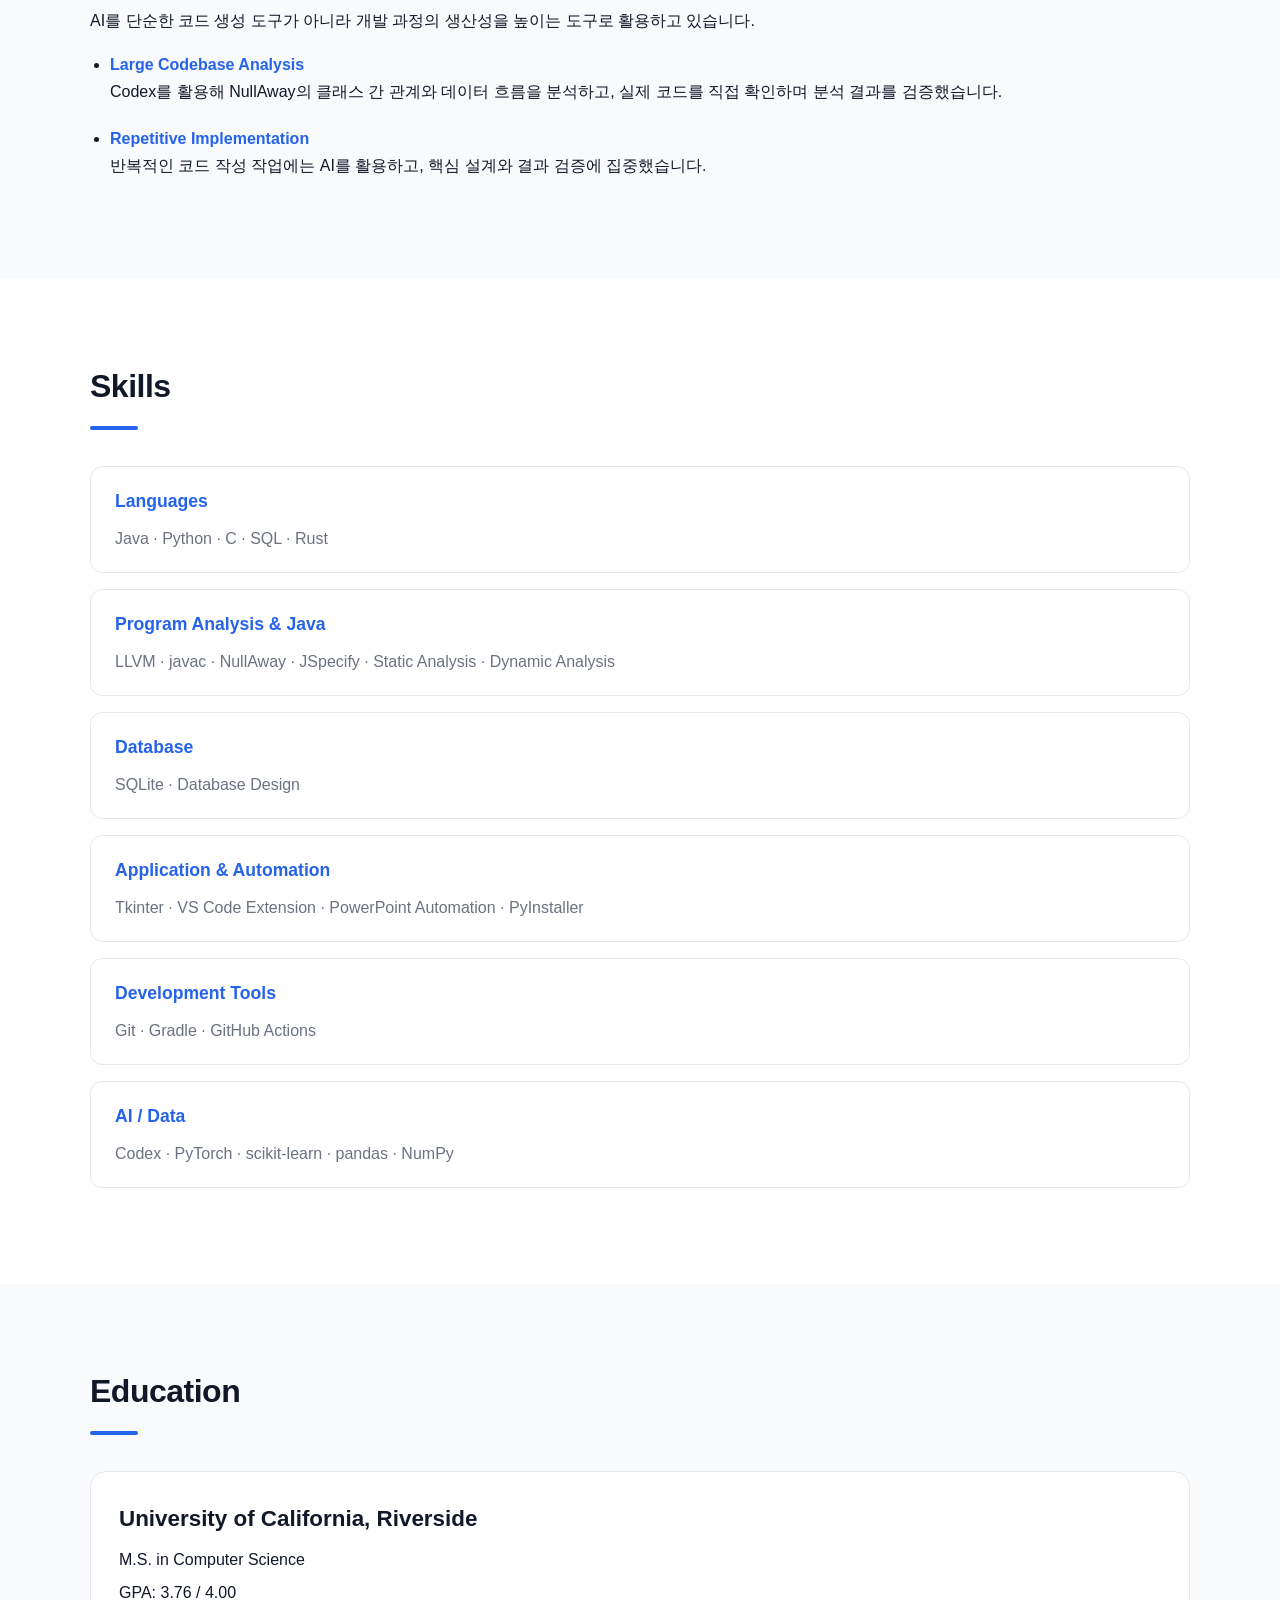
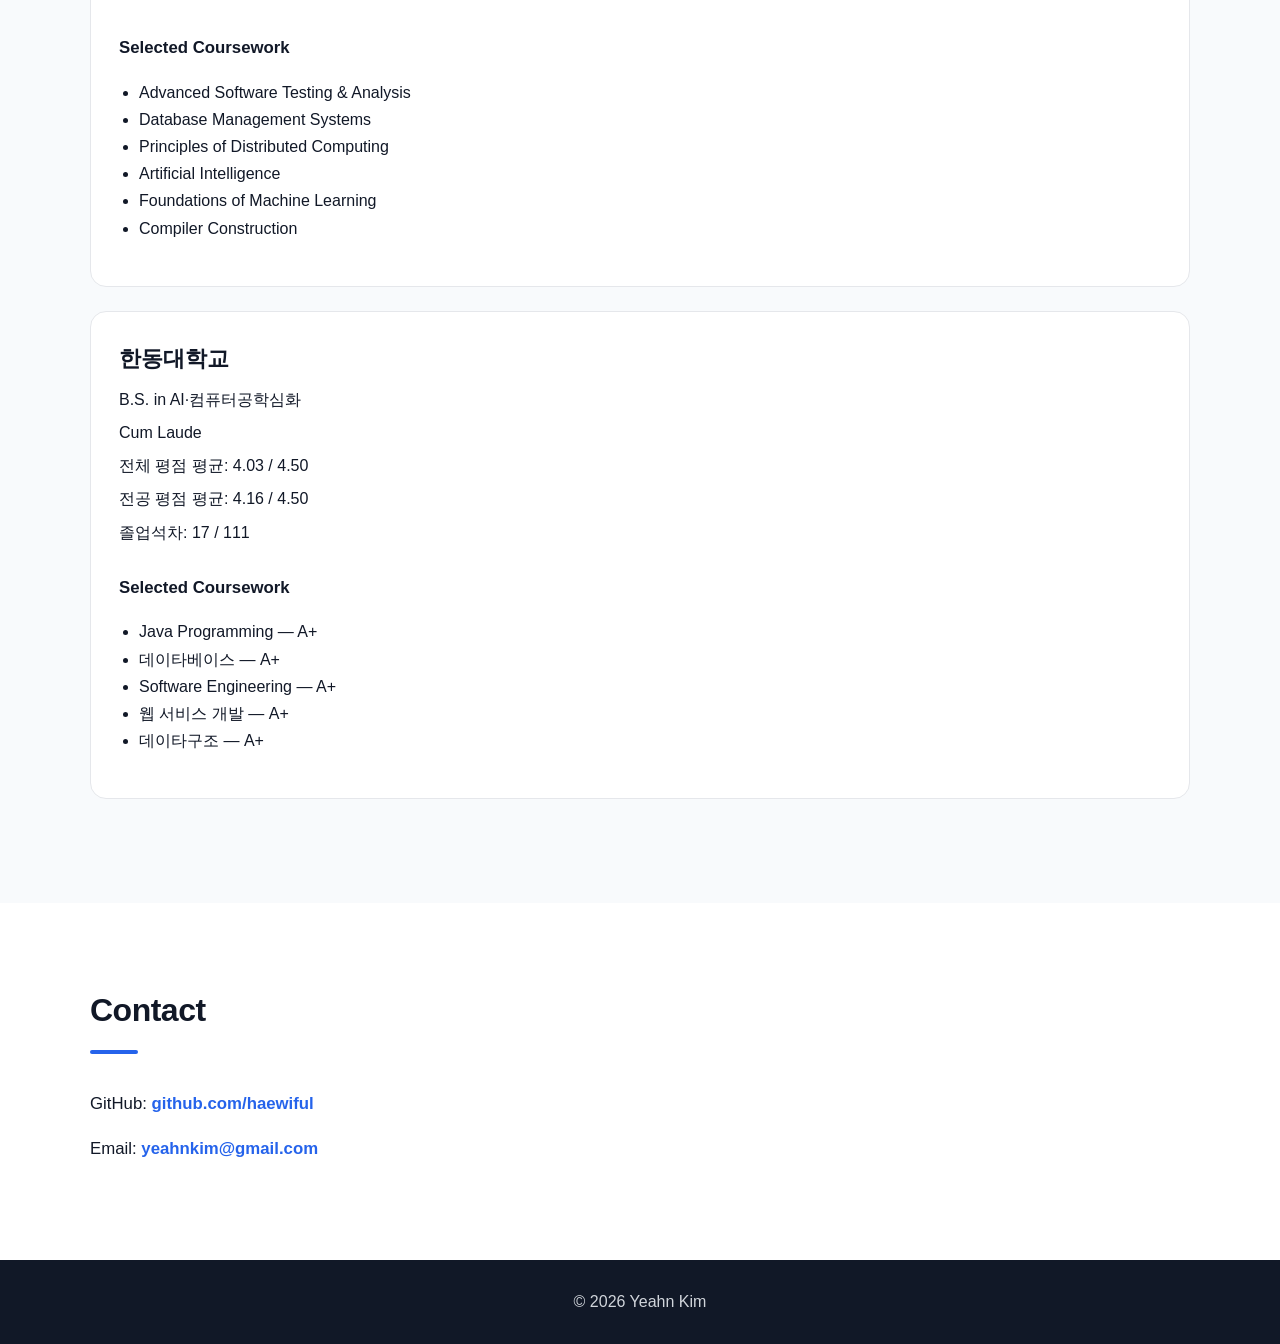
==== commit d4cbcc6e: "Add capstone project" ====
--- a/index.html
+++ b/index.html
@@ -81,445 +81,473 @@
     </section>
 
 
-    <!-- =========================
-         Featured Projects
-    ========================== -->
-    <section id="projects">
-      <div class="container">
-
-        <h2>Featured Projects</h2>
-
-
-        <!-- NullAway -->
-        <article class="project">
-          <h3>NullAway</h3>
-
-          <p class="project-tags">
-            Java · Static Analysis · Open Source · Compiler · JSpecify
-          </p>
-
-          <p>
-            Uber의 Java nullability 정적 분석 도구 NullAway의
-            기능을 확장했습니다.
-            대학원 연구부터 졸업 후까지 프로젝트에 참여하며
-            generic method 기능과 외부 라이브러리의
-            nullability 정보를 NullAway에서 활용하는
-            기능을 구현했습니다.
-          </p>
-
-
-          <h4>Generic Method Type Argument Analysis</h4>
-
-          <ul>
-            <li>
-              Generic method 호출에서 type argument의
-              nullability 분석 기능 구현
-            </li>
-
-            <li>
-              반환 타입, 대입 타입, parameter 타입 내부의
-              중첩 generic type 분석
-            </li>
-
-            <li>
-              임의의 깊이로 중첩되는 타입 구조를 처리하기 위해
-              Visitor Design Pattern을 학습하고 적용
-            </li>
-
-            <li>
-              구현한 모든 기능에 대한 테스트 작성
-            </li>
-          </ul>
-
-
-          <h4>JDK / External Library Nullability Models</h4>
-
-          <ul>
-            <li>
-              javac plugin을 통해 외부 라이브러리 코드의 nullability 정보를 추출해 JSON 형태로 저장
-            </li>
-
-            <li>
-              JSON 데이터를 astubx 형식으로 변환하는 pipeline 구현
-            </li>
-
-            <li>
-              생성된 astubx 파일을 NullAway에서 external model을 읽어 사용할 수 있도록 연동
-            </li>
-
-            <li>
-              Method type parameter, nested annotation,
-              parsing corner case 등을 지속적으로 개선
-            </li>
-          </ul>
-
-
-          <h4>Open Source Contributions</h4>
-
-          <div class="pr-group">
-            <p class="pr-category">
-              <strong>Generic Type & JSpecify Support</strong>
-            </p>
-          
-            <ul class="links">
-              <li>
-                <a
-                  href="https://github.com/uber/NullAway/pull/958"
-                  target="_blank"
-                  rel="noopener noreferrer">
-                  PR #958
-                </a>
-                <span>
-                  — Handle generic type arguments in @NullUnmarked classes
-                </span>
-              </li>
-          
-              <li>
-                <a
-                  href="https://github.com/uber/NullAway/pull/1053"
-                  target="_blank"
-                  rel="noopener noreferrer">
-                  PR #1053
-                </a>
-                <span>
-                  — Initial generic method support with explicit type arguments
-                </span>
-              </li>
-          
-              <li>
-                <a
-                  href="https://github.com/uber/NullAway/pull/1070"
-                  target="_blank"
-                  rel="noopener noreferrer">
-                  PR #1070
-                </a>
-                <span>
-                  — Check type parameter nullability using call-site type arguments
-                </span>
-              </li>
-          
-              <li>
-                <a
-                  href="https://github.com/uber/NullAway/pull/1131"
-                  target="_blank"
-                  rel="noopener noreferrer">
-                  PR #1131
-                </a>
-                <span>
-                  — Infer generic method type arguments from assignment context
-                </span>
-              </li>
-            </ul>
-          </div>
-          
-          
-          <div class="pr-group">
-            <p class="pr-category">
-              <strong>JDK & External Library Models</strong>
-            </p>
-          
-            <ul class="links">
-              <li>
-                <a
-                  href="https://github.com/uber/NullAway/pull/1243"
-                  target="_blank"
-                  rel="noopener noreferrer">
-                  PR #1243
-                </a>
-                <span>
-                  — Generate astubx models from jdk-javac-plugin JSON output
-                </span>
-              </li>
-          
-              <li>
-                <a
-                  href="https://github.com/uber/NullAway/pull/1316"
-                  target="_blank"
-                  rel="noopener noreferrer">
-                  PR #1316
-                </a>
-                <span>
-                  — Skip serialization for classes and methods without annotations
-                </span>
-              </li>
-          
-              <li>
-                <a
-                  href="https://github.com/uber/NullAway/pull/1344"
-                  target="_blank"
-                  rel="noopener noreferrer">
-                  PR #1344
-                </a>
-                <span>
-                  — Fix wildcard method-name parsing in external library models
-                </span>
-              </li>
-          
-              <li>
-                <a
-                  href="https://github.com/uber/NullAway/pull/1370"
-                  target="_blank"
-                  rel="noopener noreferrer">
-                  PR #1370
-                </a>
-                <span>
-                  — Add method type parameter upper bounds to astubx models
-                </span>
-              </li>
-          
-              <li>
-                <a
-                  href="https://github.com/uber/NullAway/pull/1432"
-                  target="_blank"
-                  rel="noopener noreferrer">
-                  PR #1432
-                </a>
-                <span>
-                  — Extract nested annotation information with jdk-javac-plugin
-                </span>
-              </li>
-          
-              <li>
-                <a
-                  href="https://github.com/uber/NullAway/pull/1456"
-                  target="_blank"
-                  rel="noopener noreferrer">
-                  PR #1456
-                </a>
-                <span>
-                  — Support nested annotation information in astubx library models
-                </span>
-              </li>
-            </ul>
-          </div>
-        </article>
-
-
-        <!-- Church Finance -->
-        <article class="project">
-          <h3>Church Finance Management System</h3>
-
-          <p class="project-tags">
-            Python · SQLite · Excel
-          </p>
-
-          <p>
-            실제 교회 재정 담당자의 업무를 분석하여
-            헌금과 지출 데이터를 관리하는
-            데스크톱 시스템을 설계하고 개발했습니다.
-          </p>
-
-
-          <h4>Problem</h4>
-
-          <p>
-            반복적인 재정 데이터 입력과 조회, 정리 업무를
-            하나의 프로그램에서 처리할 수 있도록
-            업무 흐름을 시스템화했습니다.
-          </p>
-
-
-          <h4>Features</h4>
-
-          <ul>
-            <li>헌금 및 지출 입력, 수정, 삭제</li>
-
-            <li>
-              기간, 이름, 항목별 데이터 검색
-            </li>
-
-            <li>
-              성도 및 헌금 유형 관리
-            </li>
-
-            <li>
-              부서 및 지출 카테고리 관리
-            </li>
-
-            <li>
-              관리자 권한 기능
-            </li>
-
-            <li>
-              Excel / CSV Import & Export
-            </li>
-
-            <li>
-              재정 보고용 Excel 파일 생성
-            </li>
-
-            <li>
-              여러 PC 간 데이터 Export / Import
-            </li>
-          </ul>
-
-
-          <h4>What I Learned</h4>
-
-          <p>
-            실제 사용자의 피드백을 반영하며 기능을 지속적으로
-            수정했고, 사용자의 업무 방식에 맞춰 프로그램의
-            구조와 기능을 개선했습니다.
-            이를 통해 좋은 시스템은 기능 구현뿐 아니라
-            실제 사용자의 업무 흐름을 이해하는 것에서
-            시작된다는 점을 배웠습니다.
-          </p>
-        </article>
-
-
-        <!-- Lyrics PPT -->
-        <article class="project">
-          <h3>Lyrics PPT Generator</h3>
-
-          <p class="project-tags">
-            Python · PowerPoint Automation · GitHub Actions · PyInstaller
-          </p>
-
-          <p>
-            예배용 가사를 입력하면 설정에 따라
-            PowerPoint 슬라이드를 자동으로 생성하는
-            데스크톱 프로그램을 개발했습니다.
-          </p>
-
-
-          <h4>Features</h4>
-
-          <ul>
-            <li>
-              한글 / 영어 가사 배치
-            </li>
-
-            <li>
-              Font, Size, Position 설정
-            </li>
-
-            <li>
-              Background Color / Image 설정
-            </li>
-
-            <li>
-              16:9 PowerPoint 자동 생성
-            </li>
-
-            <li>
-              Save As 지원
-            </li>
-
-            <li>
-              Windows / macOS / Linux 실행 파일 제공
-            </li>
-          </ul>
-
-
-          <h4>Development & Distribution</h4>
-
-          <ul>
-            <li>
-              PyInstaller 기반 실행 파일 패키징
-            </li>
-
-            <li>
-              GitHub Actions를 활용한
-              multi-OS build 자동화
-            </li>
-
-            <li>
-              Git tag 기반 release workflow 구축
-            </li>
-          </ul>
-        </article>
-
+<!-- =========================
+     Featured Projects
+========================== -->
+<section id="projects">
+  <div class="container">
+
+    <h2>Featured Projects</h2>
+
+
+    <!-- NullAway -->
+    <article class="project">
+      <h3>NullAway</h3>
+
+      <p class="project-tags">
+        Java · Static Analysis · Open Source · Compiler · JSpecify
+      </p>
+
+      <p>
+        Uber의 Java nullability 정적 분석 도구 NullAway의 기능을 확장했습니다.
+        대학원 연구부터 졸업 후까지 프로젝트에 참여하며
+        generic method 지원과 외부 라이브러리의 nullability 정보를
+        NullAway에서 활용하기 위한 기능을 구현했습니다.
+      </p>
+
+
+      <h4>Generic Method Type Argument Analysis</h4>
+
+      <ul>
+        <li>
+          Generic method 호출에서 type argument의 nullability 분석 기능 구현
+        </li>
+
+        <li>
+          반환 타입, 대입 타입, parameter type 내부의
+          중첩 generic type 분석
+        </li>
+
+        <li>
+          임의의 깊이로 중첩되는 타입 구조를 처리하기 위해
+          Visitor Design Pattern을 학습하고 적용
+        </li>
+
+        <li>
+          구현한 기능에 대한 테스트 작성 및 기존 동작과의 호환성 검증
+        </li>
+      </ul>
+
+
+      <h4>JDK / External Library Nullability Models</h4>
+
+      <ul>
+        <li>
+          javac plugin을 통해 외부 라이브러리 코드의
+          nullability 정보를 추출해 JSON 형태로 저장
+        </li>
+
+        <li>
+          JSON 데이터를 astubx 형식으로 변환하는 파이프라인 구현
+        </li>
+
+        <li>
+          생성된 astubx 파일을 NullAway가 외부 라이브러리의
+          nullability 모델로 읽어 활용할 수 있도록 연동
+        </li>
+
+        <li>
+          Method type parameter 및 nested annotation 처리 지원,
+          parsing corner case 수정
+        </li>
+      </ul>
+
+
+      <h4>Open Source Contributions</h4>
+
+      <div class="pr-group">
+        <p class="pr-category">
+          <strong>Generic Type & JSpecify Support</strong>
+        </p>
+
+        <ul class="links">
+          <li>
+            <a
+              href="https://github.com/uber/NullAway/pull/958"
+              target="_blank"
+              rel="noopener noreferrer">
+              PR #958
+            </a>
+            <span>
+              — Handle generic type arguments in @NullUnmarked classes
+            </span>
+          </li>
+
+          <li>
+            <a
+              href="https://github.com/uber/NullAway/pull/1053"
+              target="_blank"
+              rel="noopener noreferrer">
+              PR #1053
+            </a>
+            <span>
+              — Initial generic method support with explicit type arguments
+            </span>
+          </li>
+
+          <li>
+            <a
+              href="https://github.com/uber/NullAway/pull/1070"
+              target="_blank"
+              rel="noopener noreferrer">
+              PR #1070
+            </a>
+            <span>
+              — Check type parameter nullability using call-site type arguments
+            </span>
+          </li>
+
+          <li>
+            <a
+              href="https://github.com/uber/NullAway/pull/1131"
+              target="_blank"
+              rel="noopener noreferrer">
+              PR #1131
+            </a>
+            <span>
+              — Infer generic method type arguments from assignment context
+            </span>
+          </li>
+        </ul>
       </div>
-    </section>
-
-
-    <!-- =========================
-         AI-assisted Development
-    ========================== -->
-    <section id="ai">
-      <div class="container">
-
-        <h2>AI-assisted Development</h2>
-
-        <p>
-          AI를 단순한 코드 생성 도구가 아니라
-          개발 과정의 생산성을 높이는 도구로 활용하고 있습니다.
+
+
+      <div class="pr-group">
+        <p class="pr-category">
+          <strong>JDK & External Library Models</strong>
         </p>
 
-        <ul>
-          <li>
-            <strong>Large Codebase Analysis</strong><br>
-            Codex를 활용해 NullAway의 클래스 관계와
-            데이터 흐름을 분석하고,
-            직접 코드를 확인하며 결과를 검증했습니다.
-          </li>
-
-          <li>
-            <strong>Repetitive Implementation</strong><br>
-            반복적인 코드 작성 작업은 AI를 활용해 효율화하고,
-            핵심 설계와 검증에 집중했습니다.
+        <ul class="links">
+          <li>
+            <a
+              href="https://github.com/uber/NullAway/pull/1243"
+              target="_blank"
+              rel="noopener noreferrer">
+              PR #1243
+            </a>
+            <span>
+              — Generate astubx models from jdk-javac-plugin JSON output
+            </span>
+          </li>
+
+          <li>
+            <a
+              href="https://github.com/uber/NullAway/pull/1316"
+              target="_blank"
+              rel="noopener noreferrer">
+              PR #1316
+            </a>
+            <span>
+              — Skip serialization for classes and methods without annotations
+            </span>
+          </li>
+
+          <li>
+            <a
+              href="https://github.com/uber/NullAway/pull/1344"
+              target="_blank"
+              rel="noopener noreferrer">
+              PR #1344
+            </a>
+            <span>
+              — Fix wildcard method-name parsing in external library models
+            </span>
+          </li>
+
+          <li>
+            <a
+              href="https://github.com/uber/NullAway/pull/1370"
+              target="_blank"
+              rel="noopener noreferrer">
+              PR #1370
+            </a>
+            <span>
+              — Add method type parameter upper bounds to astubx models
+            </span>
+          </li>
+
+          <li>
+            <a
+              href="https://github.com/uber/NullAway/pull/1432"
+              target="_blank"
+              rel="noopener noreferrer">
+              PR #1432
+            </a>
+            <span>
+              — Extract nested annotation information with jdk-javac-plugin
+            </span>
+          </li>
+
+          <li>
+            <a
+              href="https://github.com/uber/NullAway/pull/1456"
+              target="_blank"
+              rel="noopener noreferrer">
+              PR #1456
+            </a>
+            <span>
+              — Support nested annotation information in astubx library models
+            </span>
           </li>
         </ul>
-
       </div>
-    </section>
-
-
-    <!-- =========================
-         Skills
-    ========================== -->
-    <section id="skills">
-      <div class="container">
-
-        <h2>Skills</h2>
-
-
-        <div class="skill-group">
-          <h3>Languages</h3>
-
-          <p>
-            Java · Python · C · SQL
-          </p>
-        </div>
-
-
-        <div class="skill-group">
-          <h3>Backend & Data</h3>
-
-          <p>
-            SQLite · Database Design
-          </p>
-        </div>
-
-
-        <div class="skill-group">
-          <h3>Development</h3>
-
-          <p>
-            Gradle · Git · GitHub Actions · PyInstaller
-          </p>
-        </div>
-
-
-        <div class="skill-group">
-          <h3>Java / Static Analysis</h3>
-
-          <p>
-            javac · NullAway · JSpecify
-          </p>
-        </div>
-
-
-        <div class="skill-group">
-          <h3>AI / Data</h3>
-
-          <p>
-            Codex · PyTorch · scikit-learn · pandas · NumPy
-          </p>
-        </div>
-
-      </div>
-    </section>
+    </article>
+
+
+    <!-- Undergraduate Capstone -->
+    <article class="project">
+      <h3>Rust Atomicity Violation Dynamic Analyzer</h3>
+
+      <p class="project-tags">
+        Rust · LLVM · Python · Dynamic Analysis · VS Code Extension
+      </p>
+
+      <p>
+        학부 캡스톤 프로젝트에서 2인 팀의 팀장으로,
+        Rust concurrent 프로그램에서 발생하는 Atomicity Violation을
+        자동으로 탐지하는 동적 분석기를 개발했습니다.
+        프로그램 instrumentation부터 실행 로그 분석,
+        결과 시각화까지 하나의 분석 흐름으로 구현했습니다.
+      </p>
+
+
+      <h4>System Design & Implementation</h4>
+
+      <ul>
+        <li>
+          Rust 오픈소스 프로젝트의 concurrency bug를 조사하고
+          Atomicity Violation 발생 패턴 정의
+        </li>
+
+        <li>
+          Custom LLVM Pass를 구현하여 Load, Store,
+          Mutex 및 RwLock 연산의 실행 정보를 자동 수집
+        </li>
+
+        <li>
+          Thread ID, 메모리 주소, 연산 종류,
+          파일명 및 줄 번호를 실행 로그로 기록하도록 instrumentation 구현
+        </li>
+
+        <li>
+          Python Analyzer를 구현하여 실행 로그에서
+          Atomicity Violation 패턴 탐지
+        </li>
+
+        <li>
+          탐지된 코드 위치를 VS Code에서 강조하도록
+          분석기와 VS Code Extension 연동
+        </li>
+      </ul>
+
+
+      <h4>Testing & Analysis</h4>
+
+      <p>
+        실제 Rust 오픈소스 버그를 포함한 8개의 테스트 케이스로
+        분석기를 검증했습니다.
+        일부 버그가 탐지되지 않는 문제를 분석하여,
+        LLVM Pass가 Rust Standard Library 내부에서는 동작하지 않아
+        필요한 메모리 접근 정보가 수집되지 않는 것이 원인임을 확인했습니다.
+        이를 통해 분석 도구의 구현뿐 아니라 관찰 가능한 범위와
+        한계를 검증하는 과정의 중요성을 경험했습니다.
+      </p>
+    </article>
+
+
+    <!-- Church Finance -->
+    <article class="project">
+      <h3>Church Finance Management System</h3>
+
+      <p class="project-tags">
+        Python · Tkinter · SQLite · Excel
+      </p>
+
+      <p>
+        실제 교회 재정 담당자의 업무를 분석하여
+        헌금과 지출 데이터를 관리하는 데스크톱 시스템을
+        설계하고 개발했습니다.
+      </p>
+
+
+      <h4>Problem & Solution</h4>
+
+      <p>
+        반복적으로 이루어지는 재정 데이터 입력, 조회 및 정리 업무를
+        하나의 프로그램에서 처리할 수 있도록
+        데이터 구조와 업무 흐름을 시스템화했습니다.
+      </p>
+
+
+      <h4>Features</h4>
+
+      <ul>
+        <li>헌금 및 지출 입력, 수정, 삭제</li>
+        <li>기간, 이름, 항목별 데이터 검색</li>
+        <li>성도 및 헌금 유형 관리</li>
+        <li>부서 및 지출 카테고리 관리</li>
+        <li>관리자 권한 기능</li>
+        <li>Excel / CSV Import & Export</li>
+        <li>재정 보고용 Excel 파일 생성</li>
+        <li>여러 PC 간 데이터 이전을 위한 Export / Import</li>
+      </ul>
+
+
+      <h4>What I Learned</h4>
+
+      <p>
+        실제 사용자의 피드백을 반영하며 기능을 지속적으로 수정했고,
+        사용자의 업무 방식에 맞춰 프로그램의 구조와 기능을 개선했습니다.
+        이를 통해 좋은 시스템은 기능 구현뿐 아니라
+        실제 사용자의 업무 흐름을 이해하는 것에서
+        시작된다는 점을 배웠습니다.
+      </p>
+    </article>
+
+
+    <!-- Lyrics PPT -->
+    <article class="project">
+      <h3>Lyrics PPT Generator</h3>
+
+      <p class="project-tags">
+        Python · PowerPoint Automation · GitHub Actions · PyInstaller
+      </p>
+
+      <p>
+        예배용 가사를 입력하면 설정에 따라
+        PowerPoint 슬라이드를 자동으로 생성하는
+        데스크톱 프로그램을 개발했습니다.
+      </p>
+
+
+      <h4>Features</h4>
+
+      <ul>
+        <li>한글 / 영어 가사 배치</li>
+        <li>글꼴, 크기, 위치 설정</li>
+        <li>배경 색상 및 이미지 설정</li>
+        <li>16:9 PowerPoint 자동 생성</li>
+        <li>Save As 지원</li>
+        <li>Windows / macOS / Linux 실행 파일 제공</li>
+      </ul>
+
+
+      <h4>Development & Distribution</h4>
+
+      <ul>
+        <li>PyInstaller 기반 실행 파일 패키징</li>
+
+        <li>
+          GitHub Actions를 활용한 Multi-OS Build 자동화
+        </li>
+
+        <li>
+          Git tag 기반 Release Workflow 구축
+        </li>
+      </ul>
+    </article>
+
+  </div>
+</section>
+
+
+<!-- =========================
+     AI-assisted Development
+========================== -->
+<section id="ai">
+  <div class="container">
+
+    <h2>AI-assisted Development</h2>
+
+    <p>
+      AI를 단순한 코드 생성 도구가 아니라
+      개발 과정의 생산성을 높이는 도구로 활용하고 있습니다.
+    </p>
+
+    <ul>
+      <li>
+        <strong>Large Codebase Analysis</strong><br>
+        Codex를 활용해 NullAway의 클래스 간 관계와
+        데이터 흐름을 분석하고,
+        실제 코드를 직접 확인하며 분석 결과를 검증했습니다.
+      </li>
+
+      <li>
+        <strong>Repetitive Implementation</strong><br>
+        반복적인 코드 작성 작업에는 AI를 활용하고,
+        핵심 설계와 결과 검증에 집중했습니다.
+      </li>
+    </ul>
+
+  </div>
+</section>
+
+
+<!-- =========================
+     Skills
+========================== -->
+<section id="skills">
+  <div class="container">
+
+    <h2>Skills</h2>
+
+
+    <div class="skill-group">
+      <h3>Languages</h3>
+
+      <p>
+        Java · Python · C · SQL · Rust
+      </p>
+    </div>
+
+
+    <div class="skill-group">
+      <h3>Program Analysis & Java</h3>
+
+      <p>
+        LLVM · javac · NullAway · JSpecify ·
+        Static Analysis · Dynamic Analysis
+      </p>
+    </div>
+
+
+    <div class="skill-group">
+      <h3>Database</h3>
+
+      <p>
+        SQLite · Database Design
+      </p>
+    </div>
+
+
+    <div class="skill-group">
+      <h3>Application & Automation</h3>
+
+      <p>
+        Tkinter · VS Code Extension · PowerPoint Automation · PyInstaller
+      </p>
+    </div>
+
+
+    <div class="skill-group">
+      <h3>Development Tools</h3>
+
+      <p>
+        Git · Gradle · GitHub Actions
+      </p>
+    </div>
+
+
+    <div class="skill-group">
+      <h3>AI / Data</h3>
+
+      <p>
+        Codex · PyTorch · scikit-learn · pandas · NumPy
+      </p>
+    </div>
+
+  </div>
+</section>
 
 
     <!-- =========================
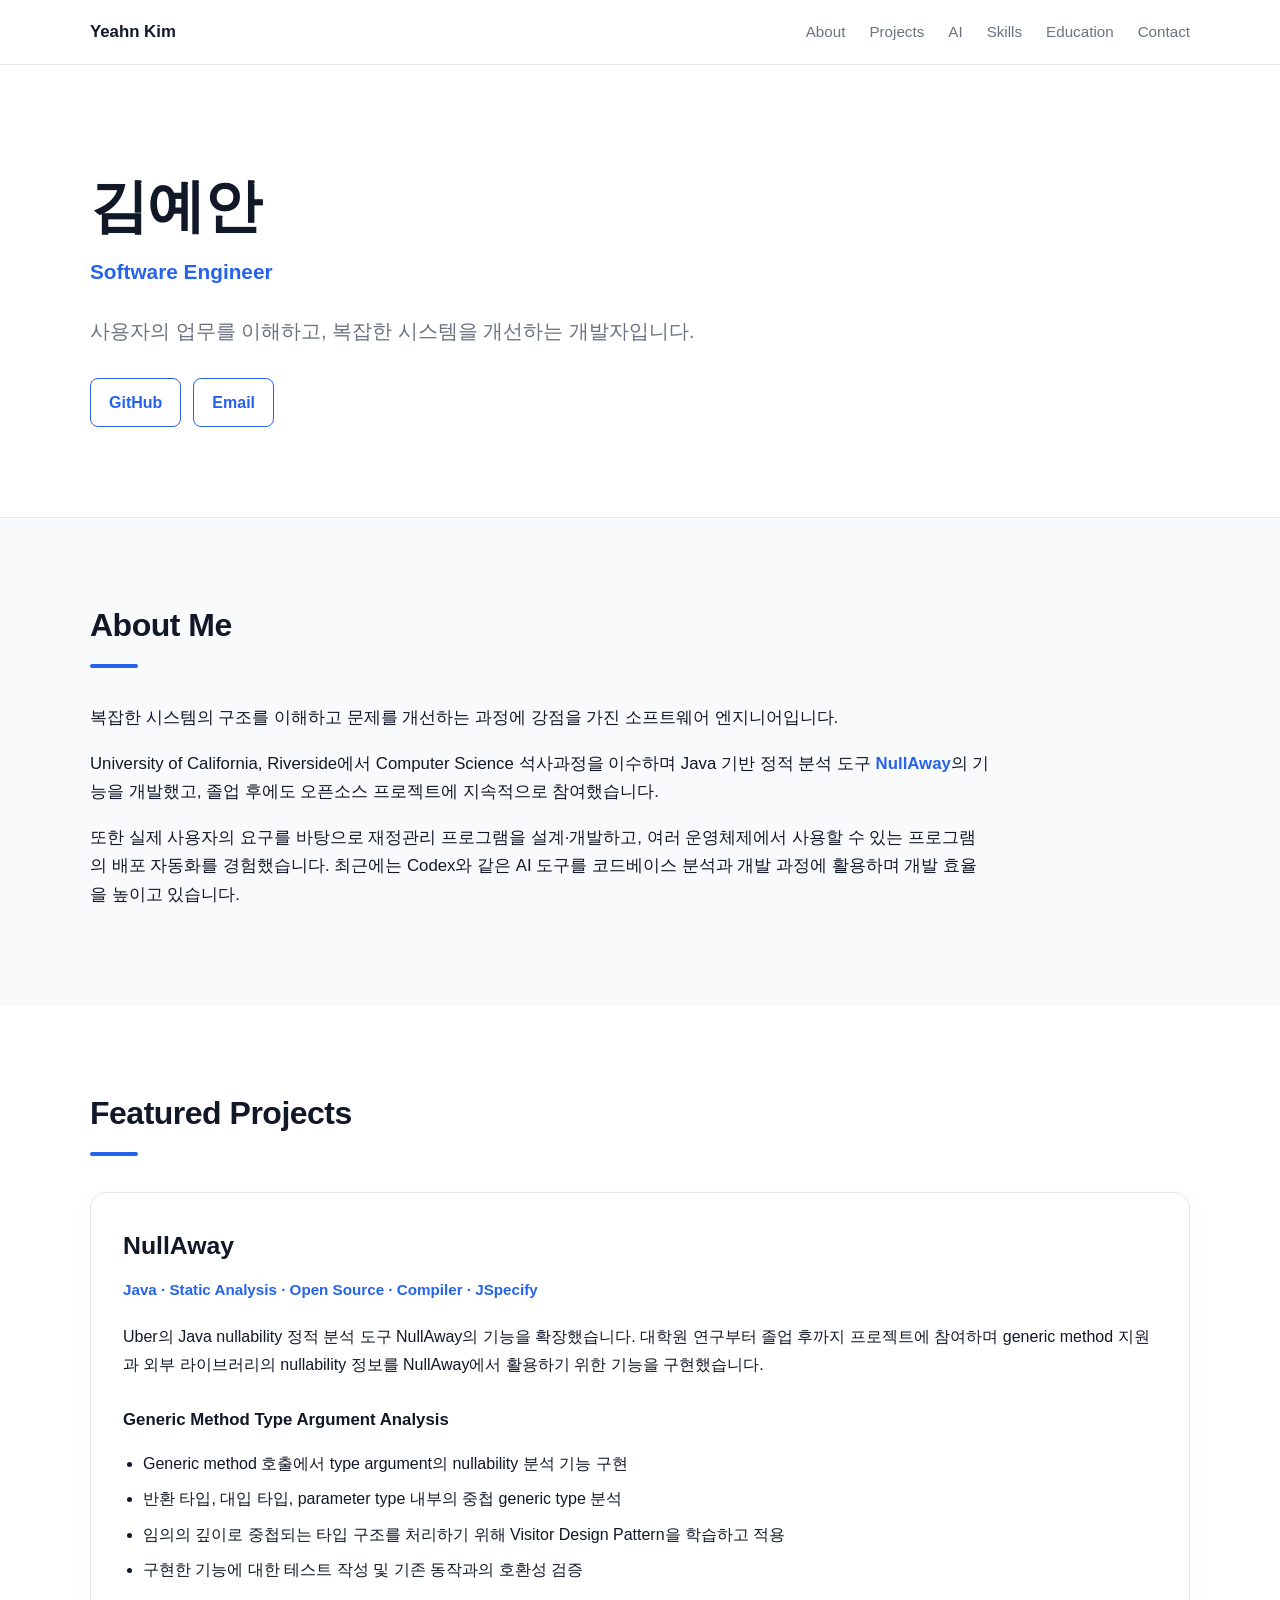
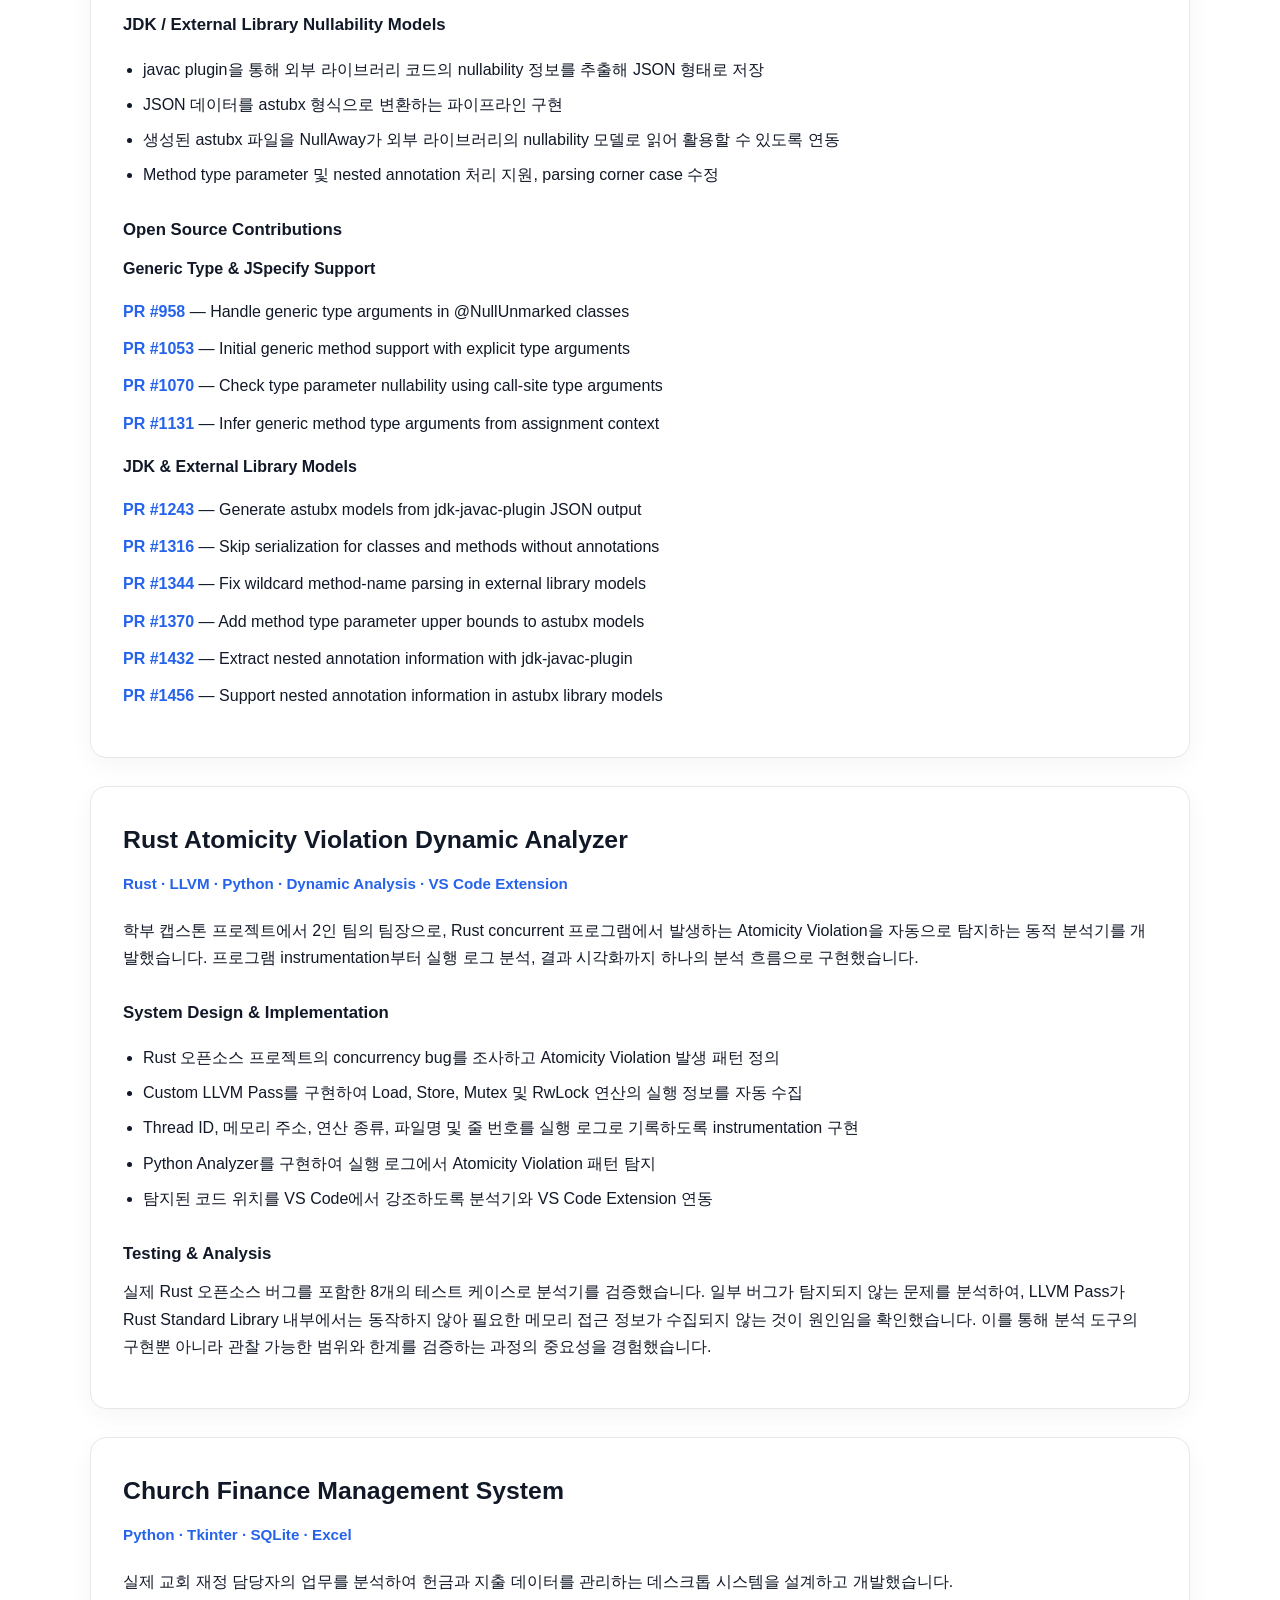
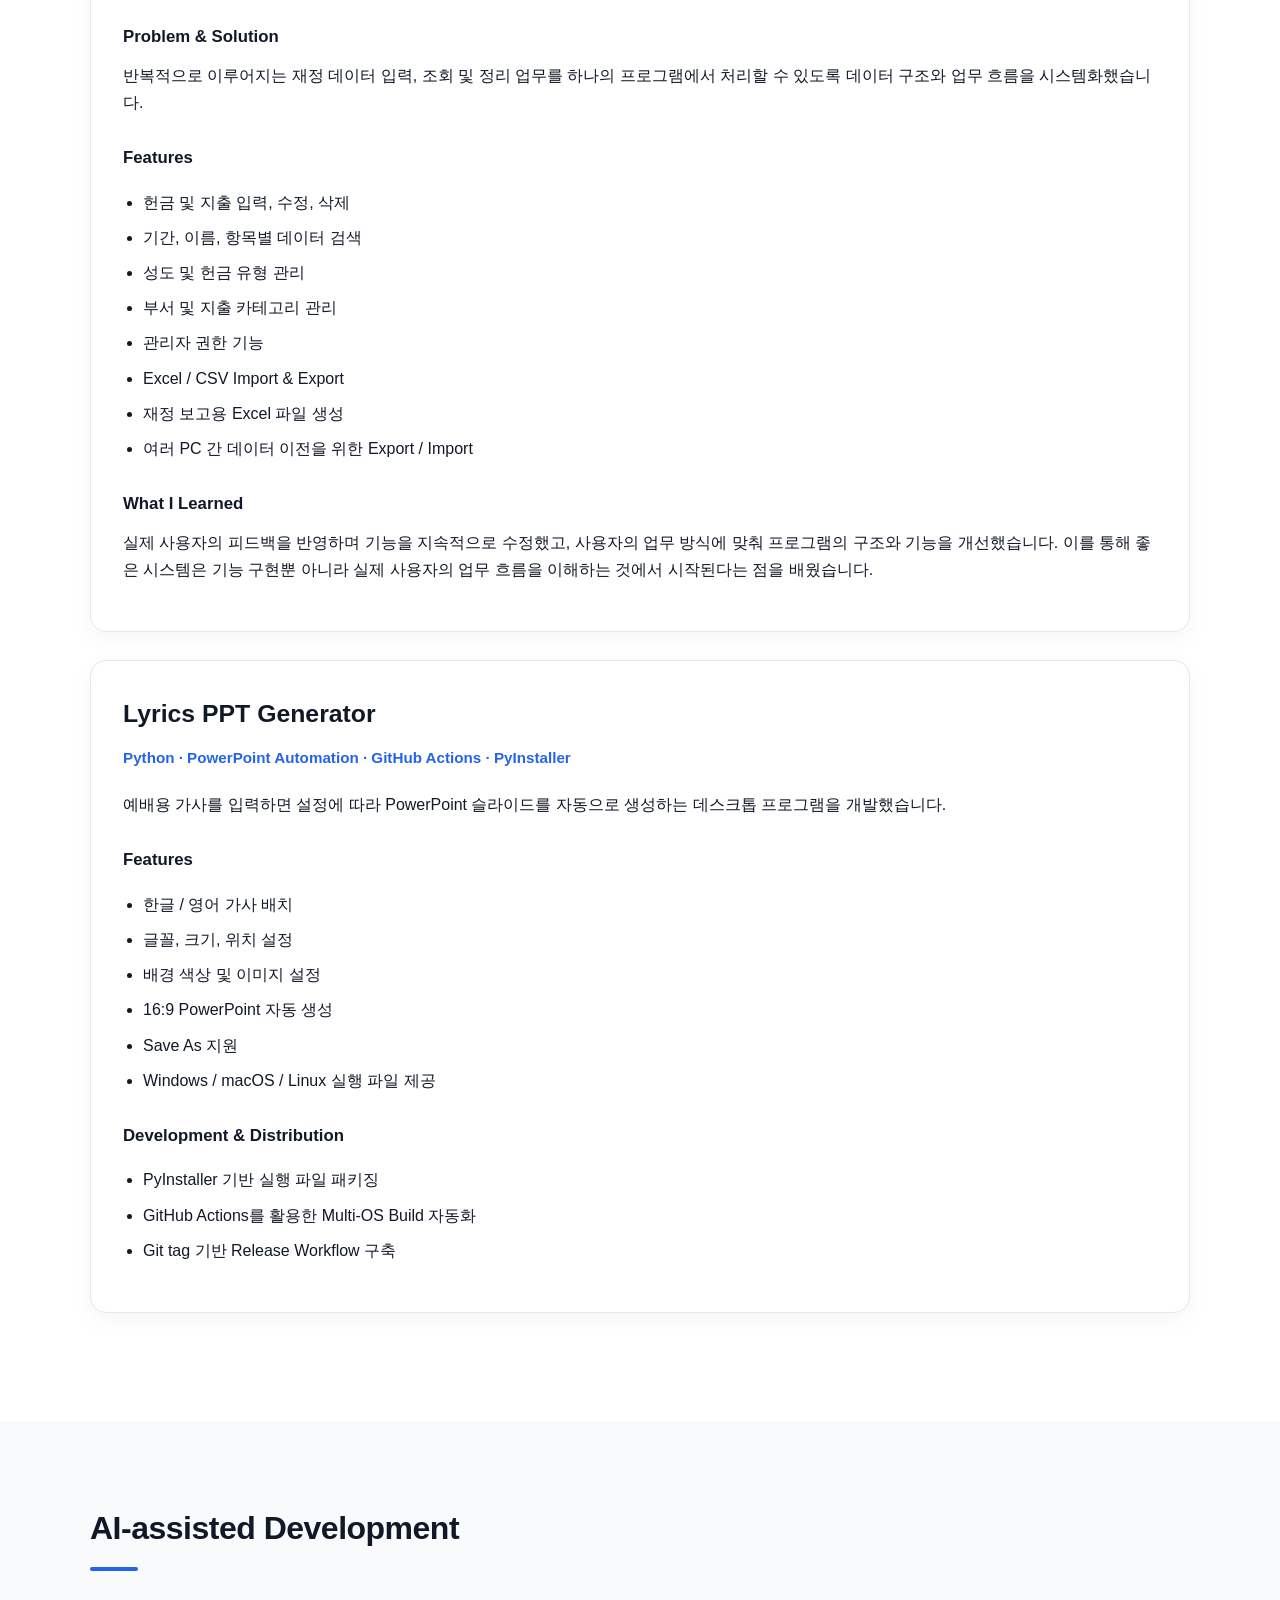
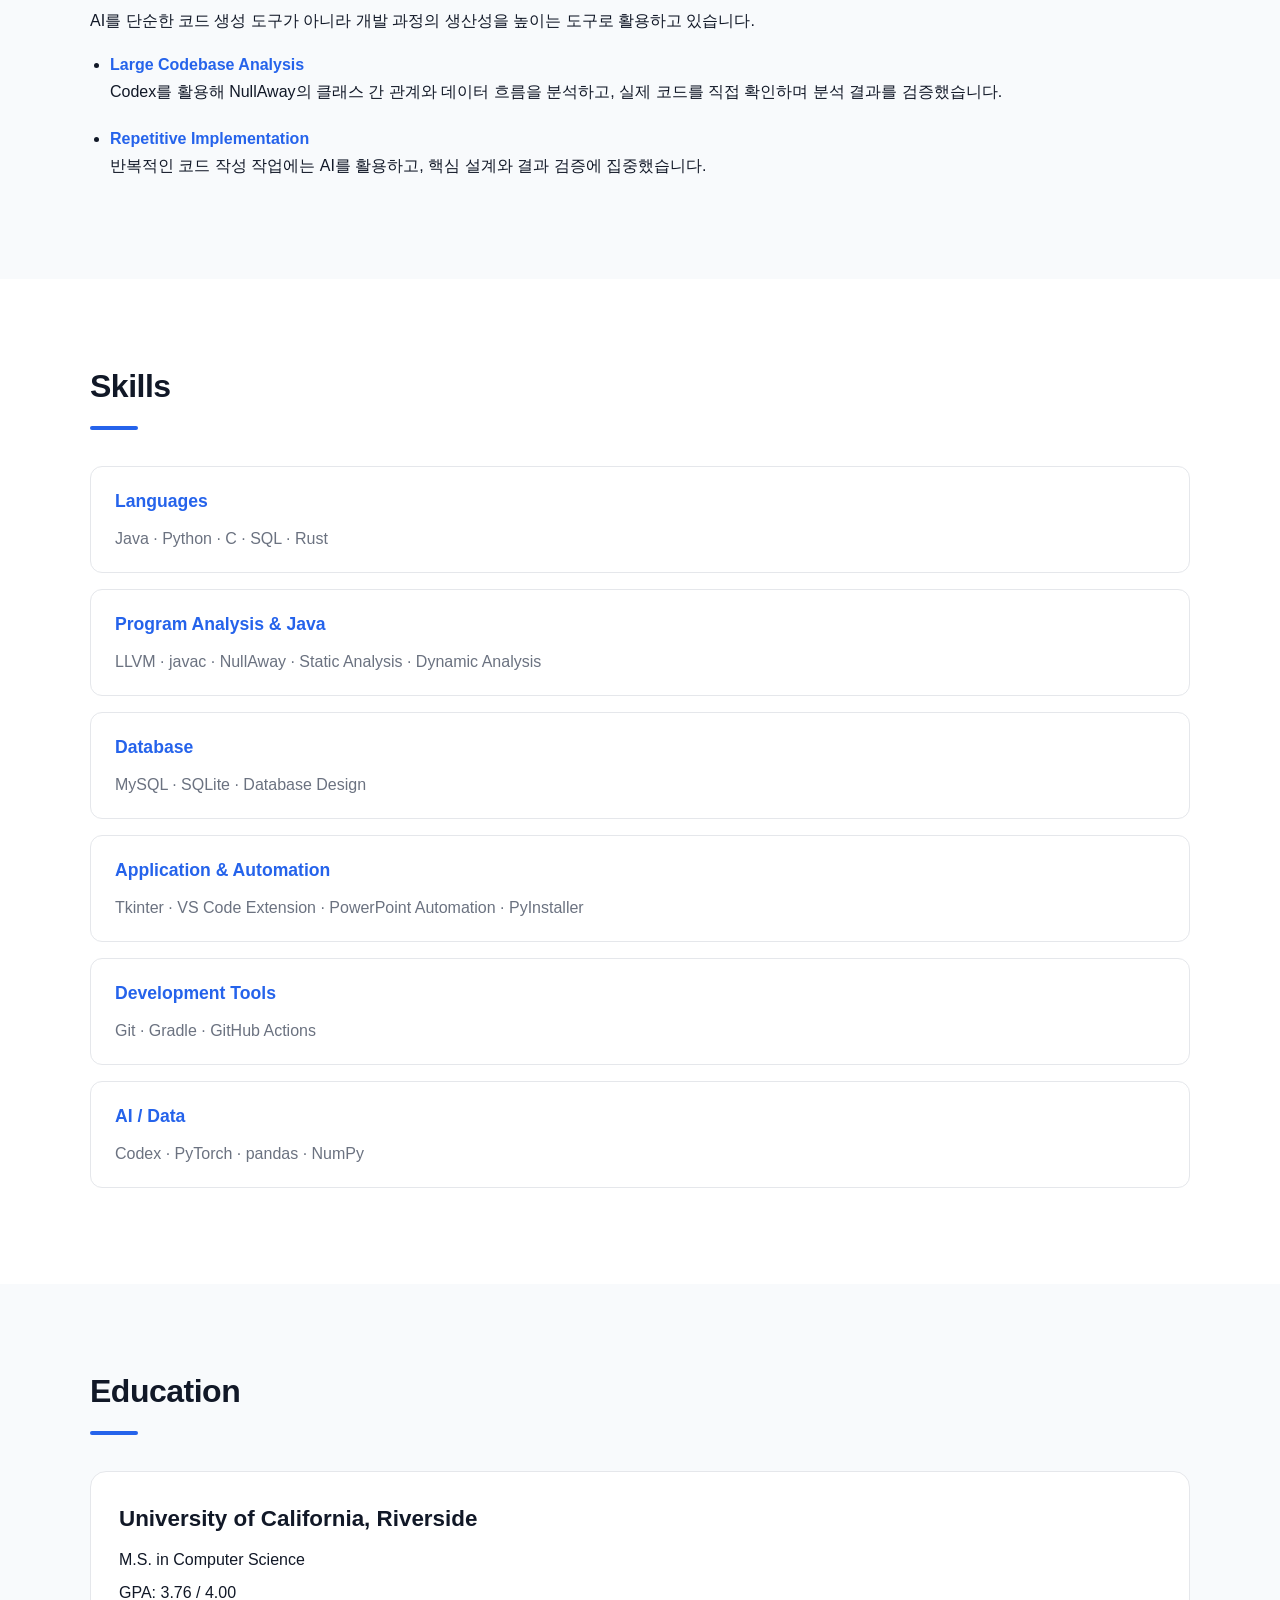
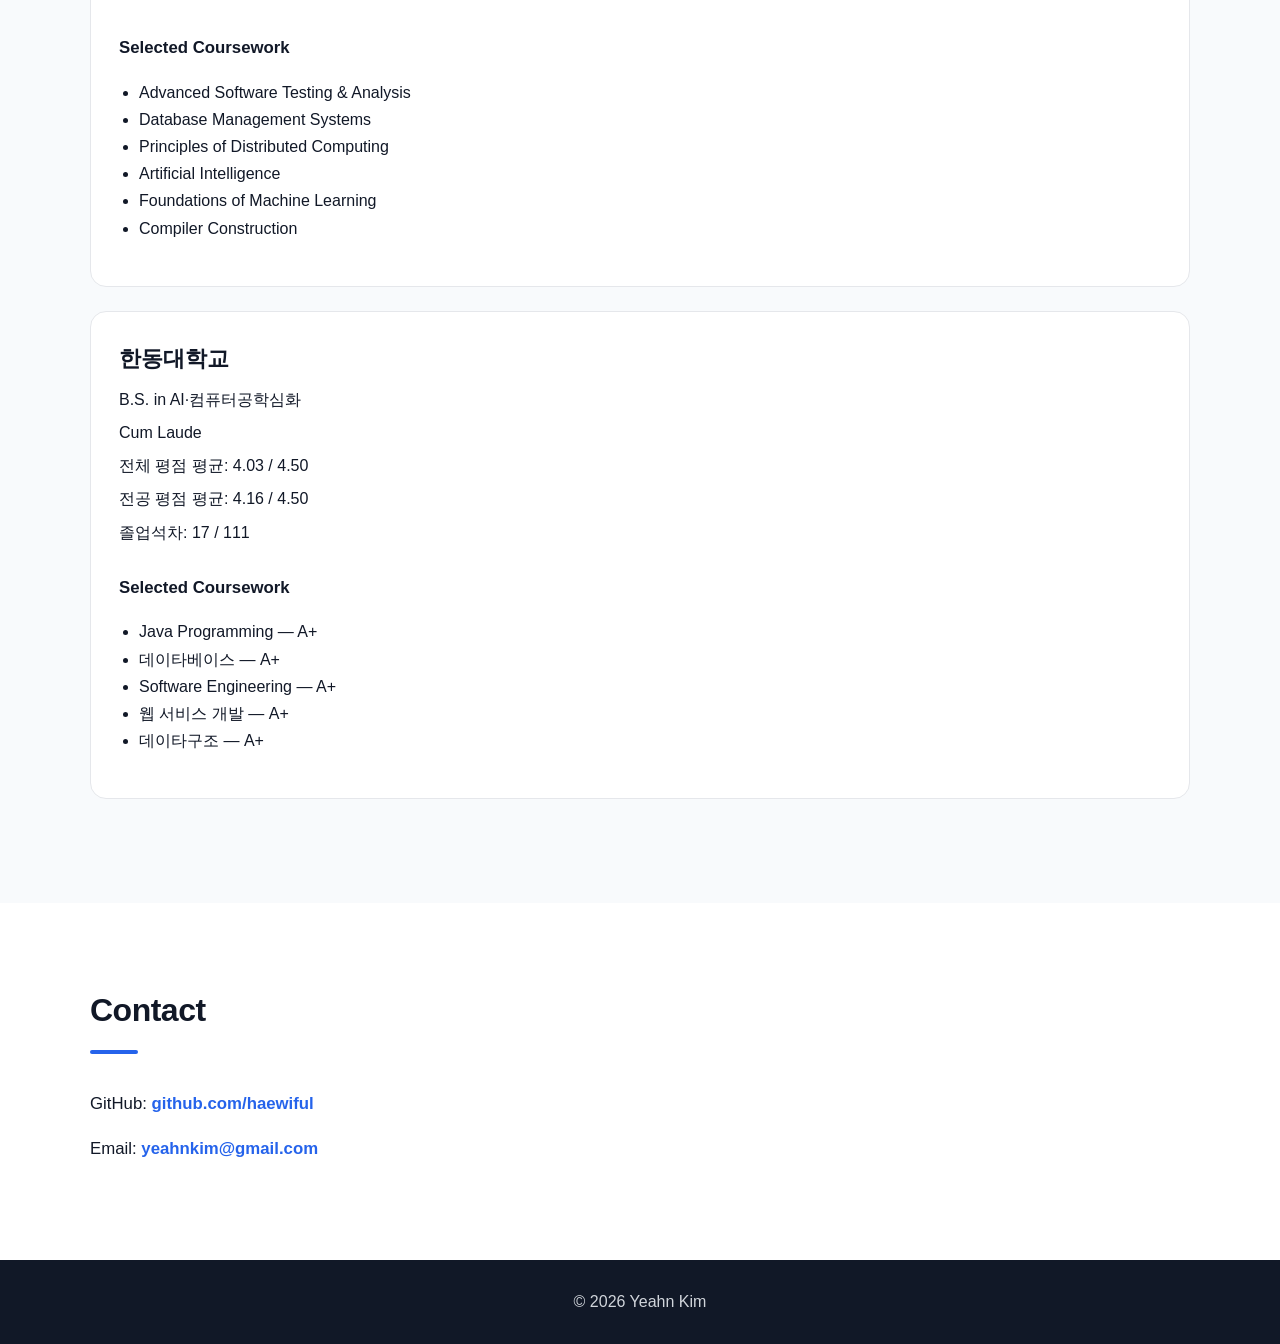
==== commit 543d69cf: "Skills section change" ====
--- a/index.html
+++ b/index.html
@@ -505,7 +505,7 @@
       <h3>Program Analysis & Java</h3>
 
       <p>
-        LLVM · javac · NullAway · JSpecify ·
+        LLVM · javac · NullAway ·
         Static Analysis · Dynamic Analysis
       </p>
     </div>
@@ -515,7 +515,7 @@
       <h3>Database</h3>
 
       <p>
-        SQLite · Database Design
+        MySQL · SQLite · Database Design
       </p>
     </div>
 
@@ -542,7 +542,7 @@
       <h3>AI / Data</h3>
 
       <p>
-        Codex · PyTorch · scikit-learn · pandas · NumPy
+        Codex · PyTorch · pandas · NumPy
       </p>
     </div>
 
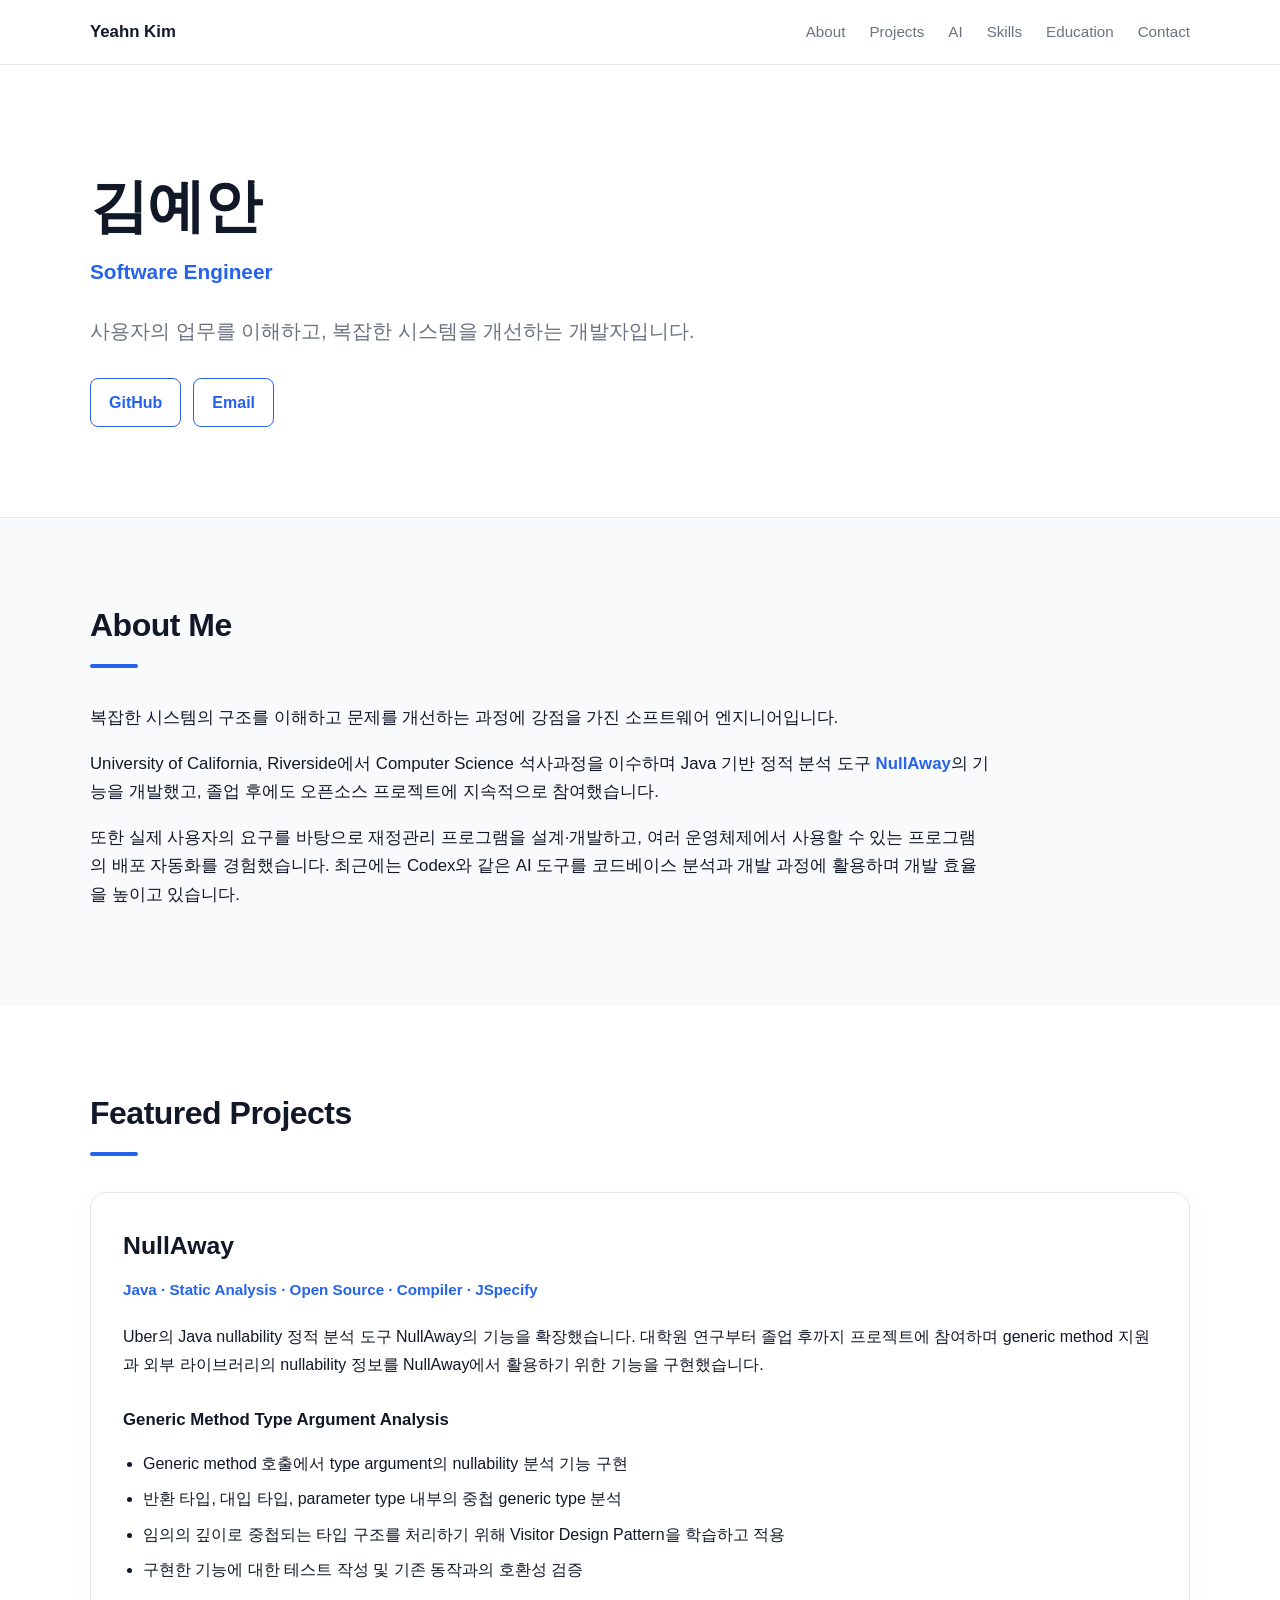
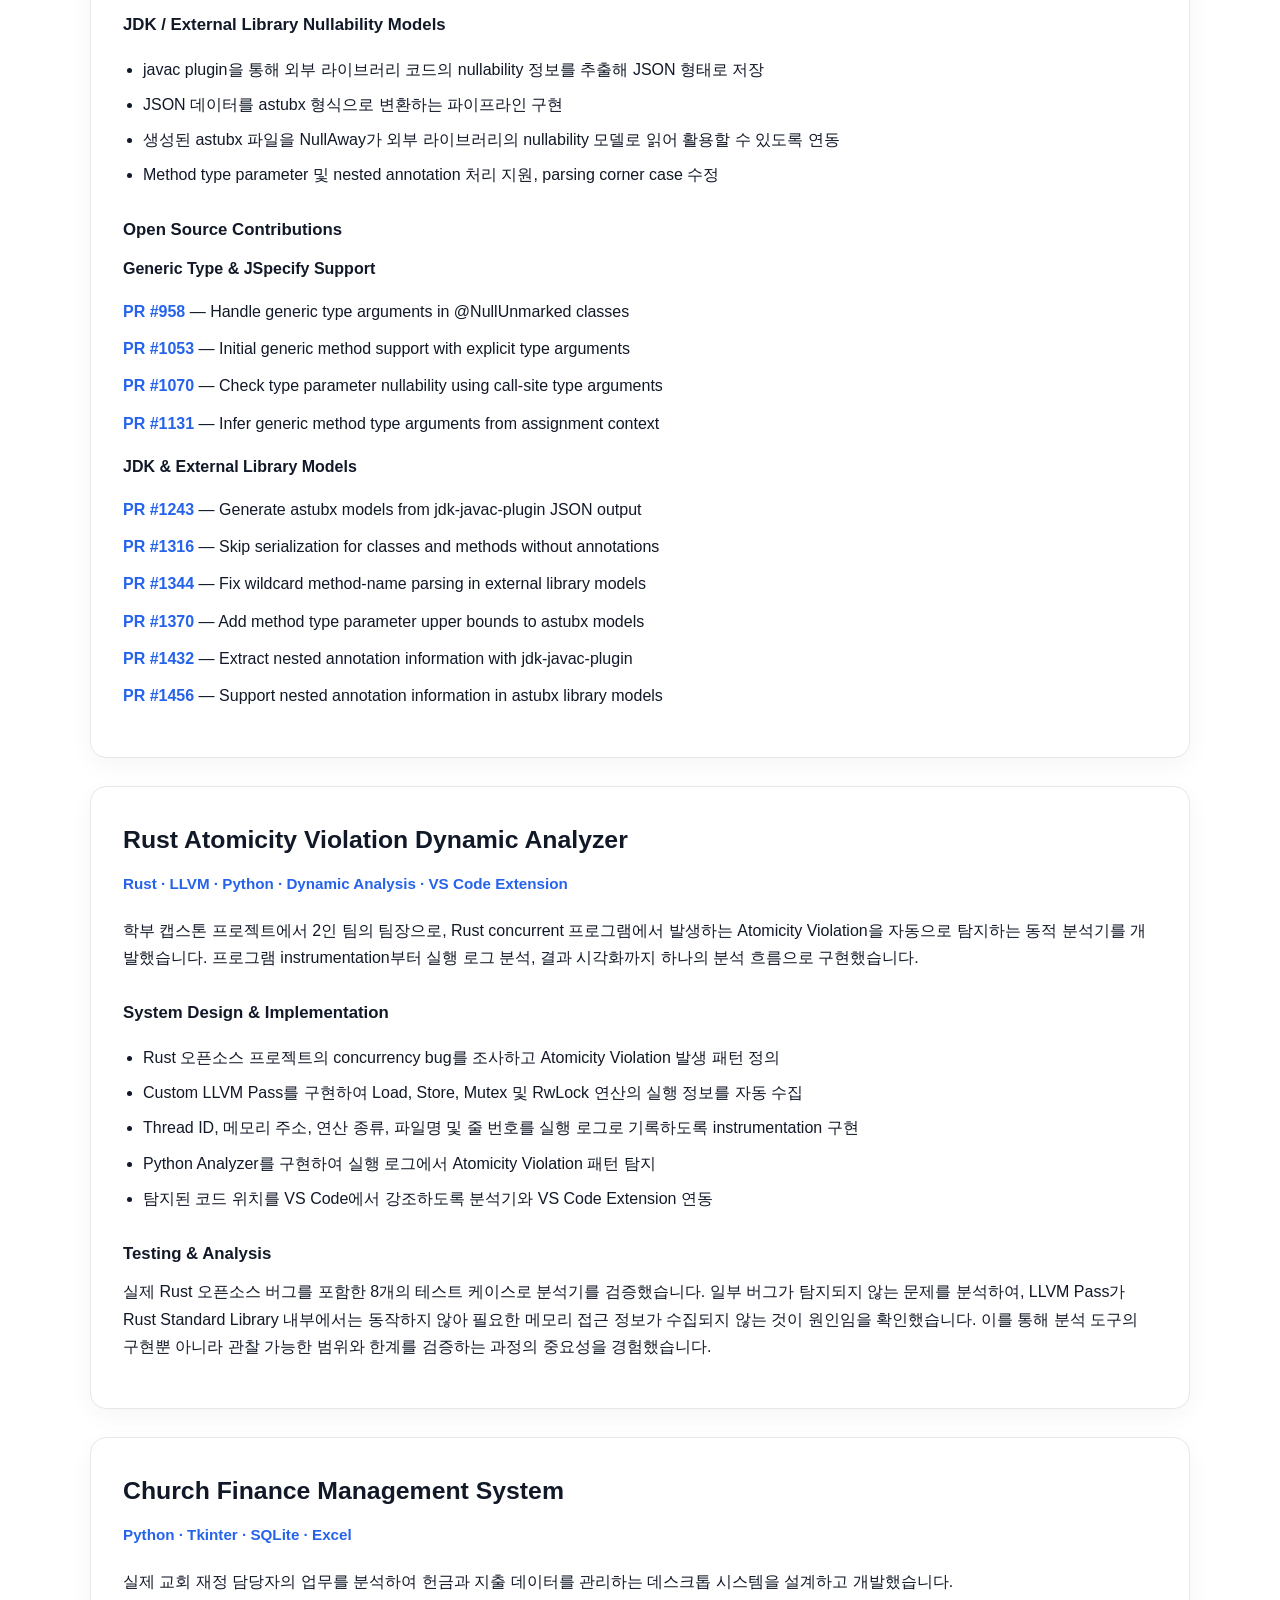
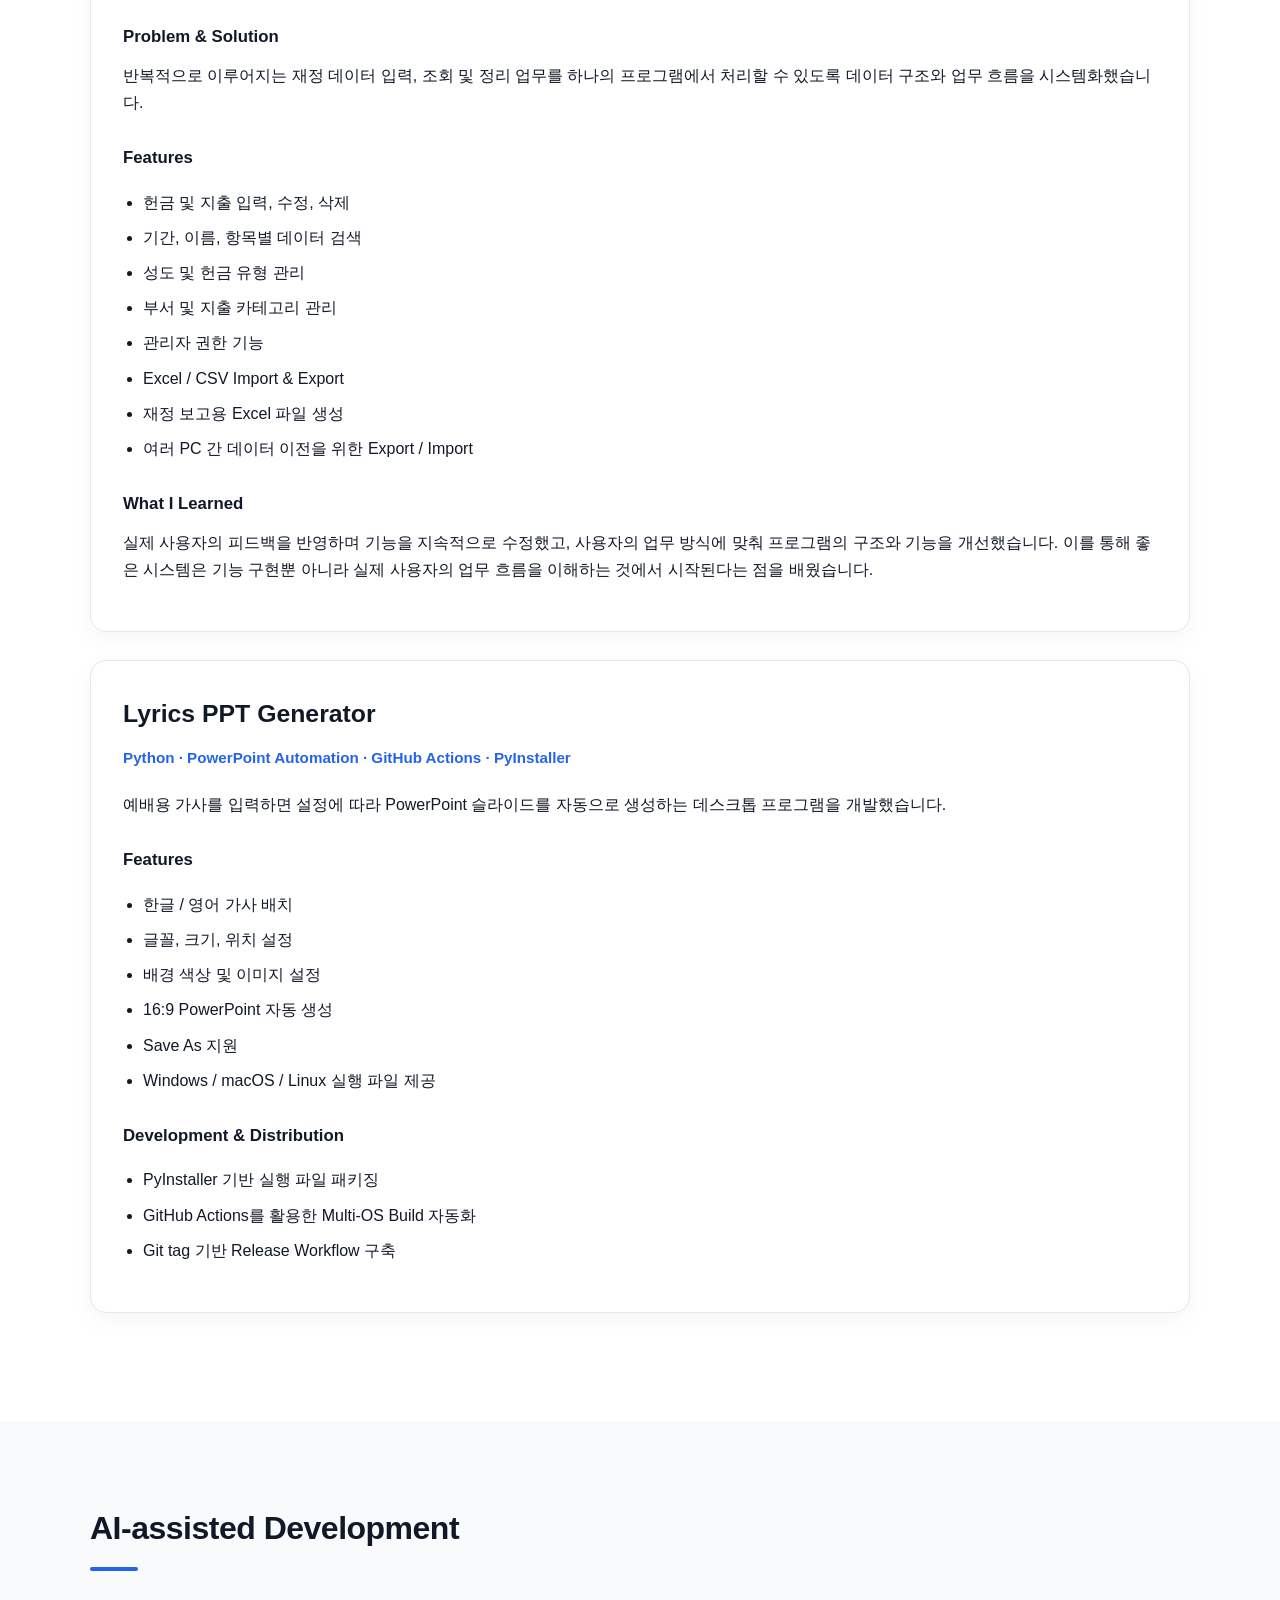
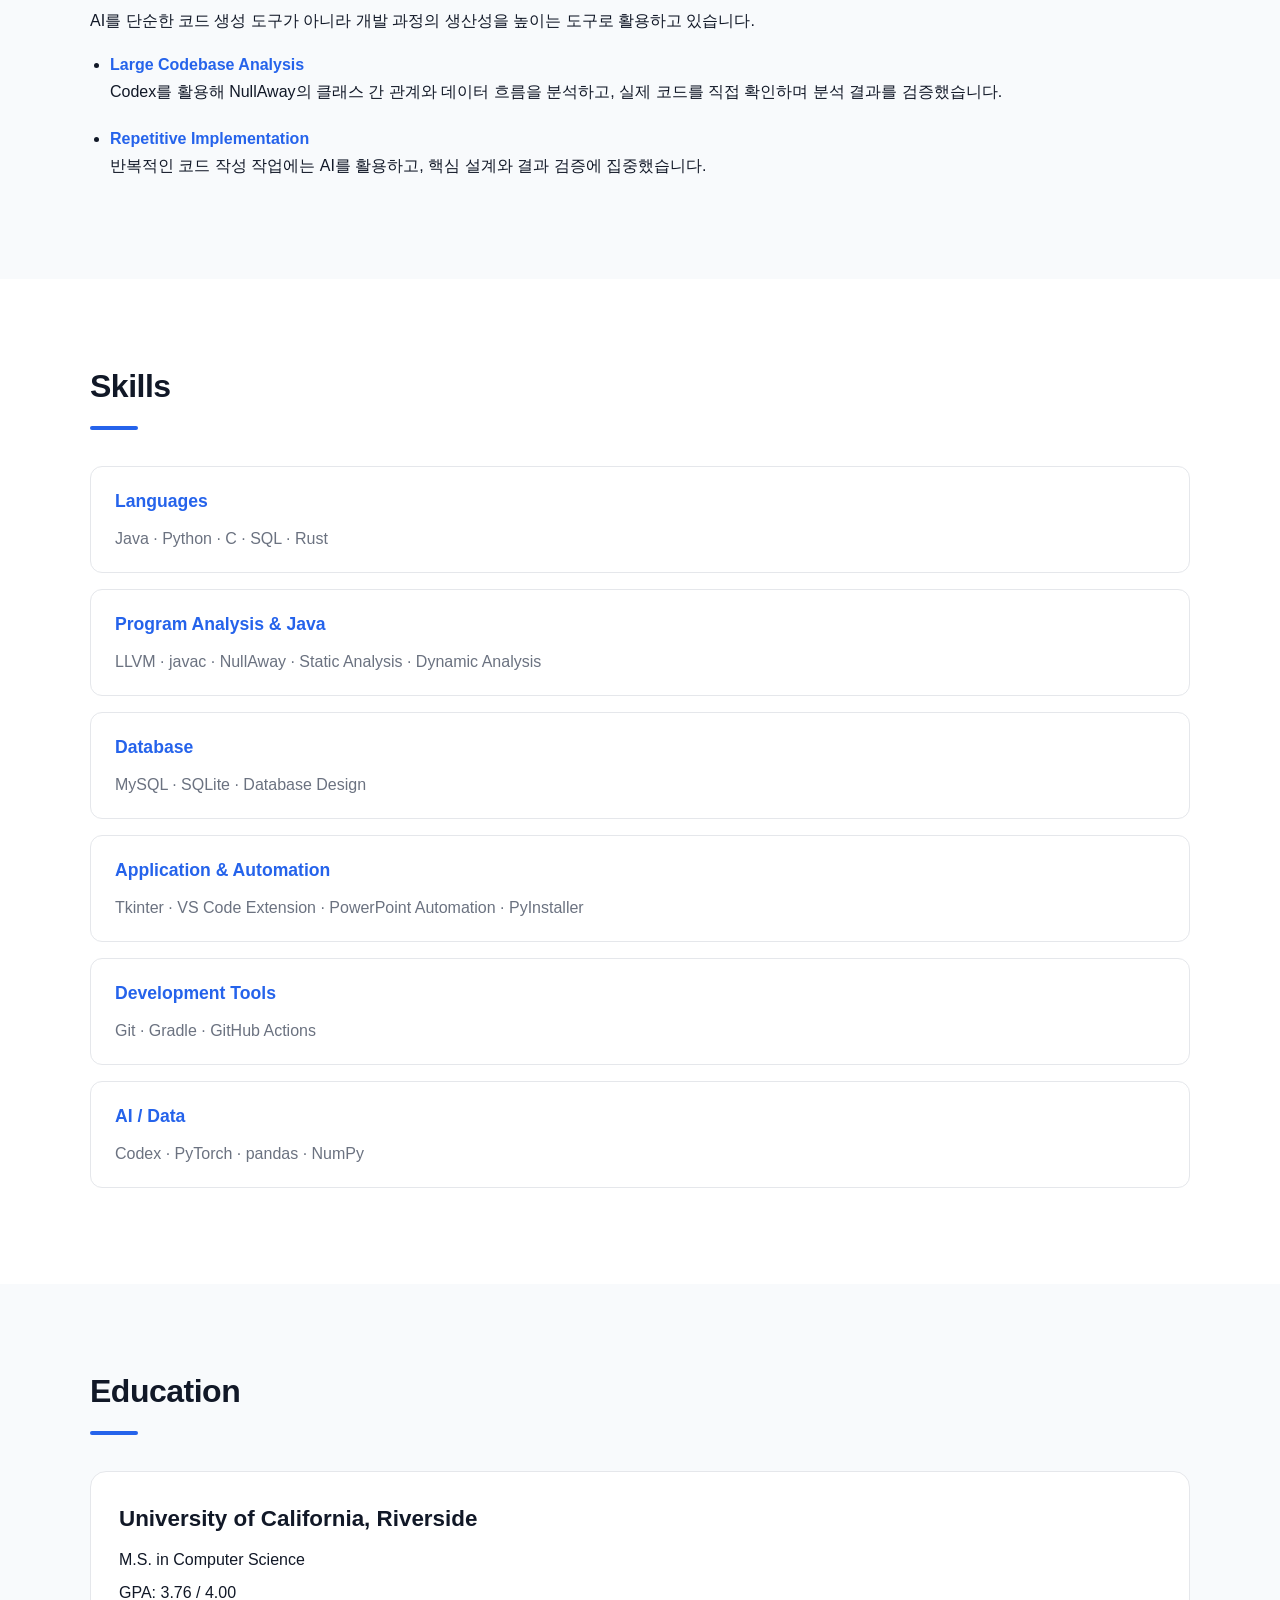
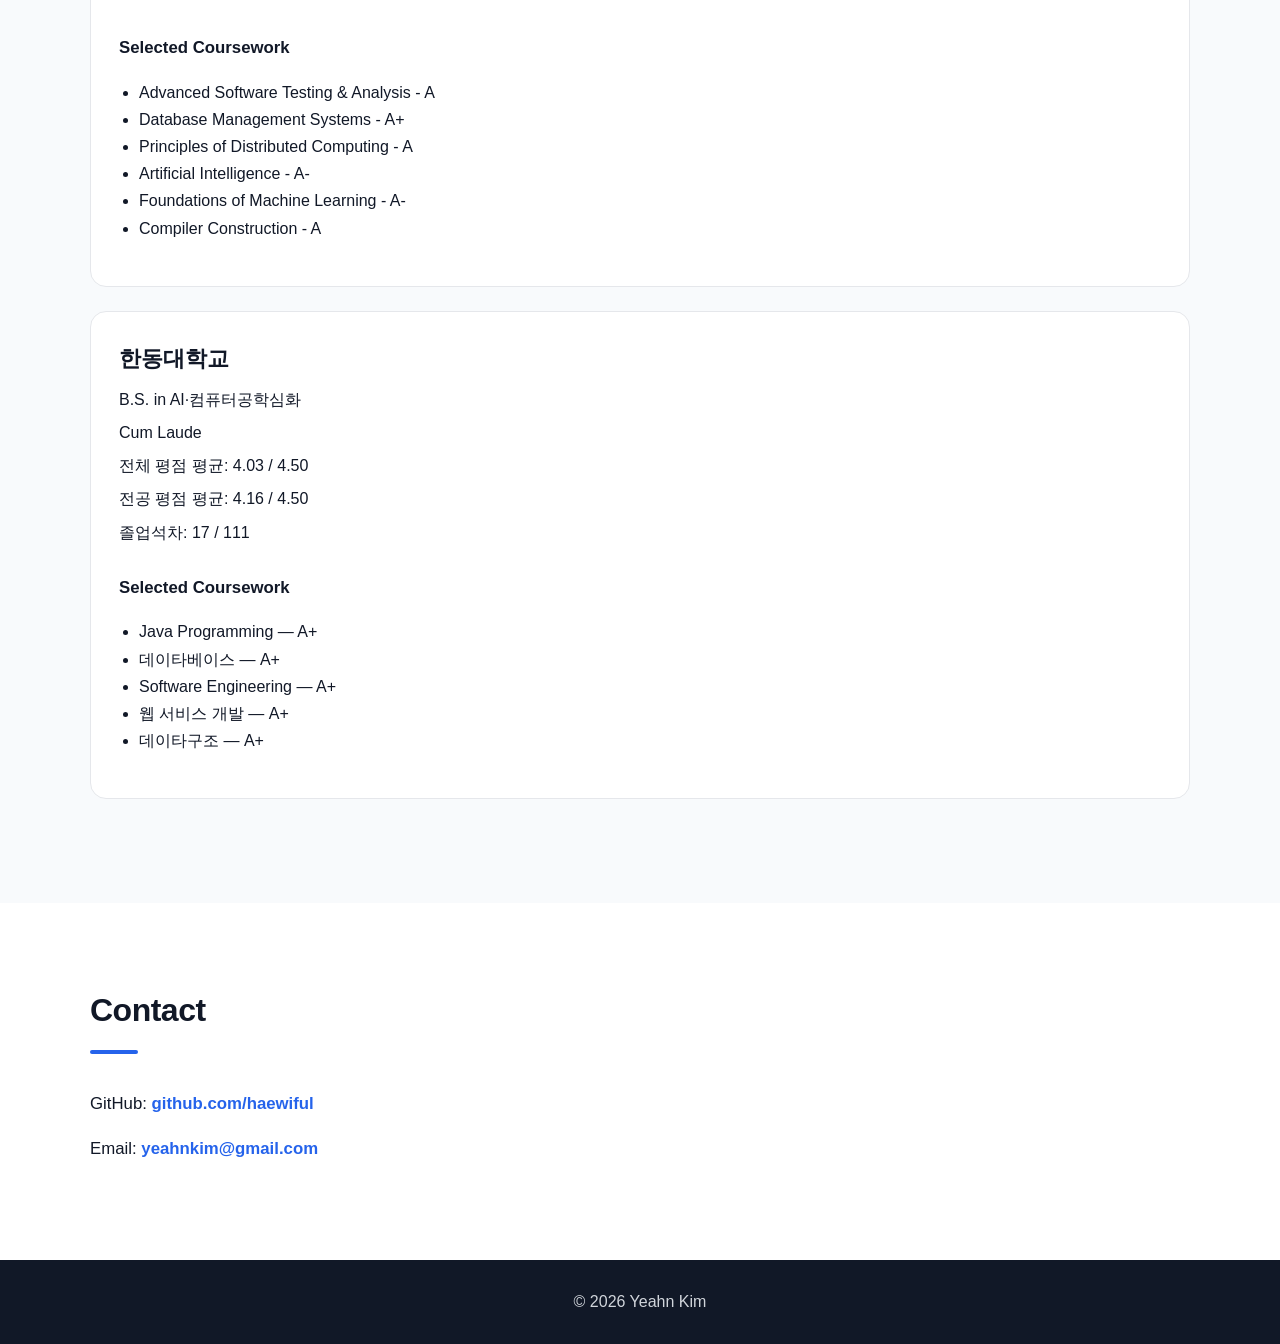
==== commit 4d6f0f9e: "Add UCR grades" ====
--- a/index.html
+++ b/index.html
@@ -577,27 +577,27 @@
 
           <ul>
             <li>
-              Advanced Software Testing & Analysis
-            </li>
-
-            <li>
-              Database Management Systems
-            </li>
-
-            <li>
-              Principles of Distributed Computing
-            </li>
-
-            <li>
-              Artificial Intelligence
-            </li>
-
-            <li>
-              Foundations of Machine Learning
-            </li>
-
-            <li>
-              Compiler Construction
+              Advanced Software Testing & Analysis - A
+            </li>
+
+            <li>
+              Database Management Systems - A+
+            </li>
+
+            <li>
+              Principles of Distributed Computing - A
+            </li>
+
+            <li>
+              Artificial Intelligence - A-
+            </li>
+
+            <li>
+              Foundations of Machine Learning - A-
+            </li>
+
+            <li>
+              Compiler Construction - A
             </li>
           </ul>
 
